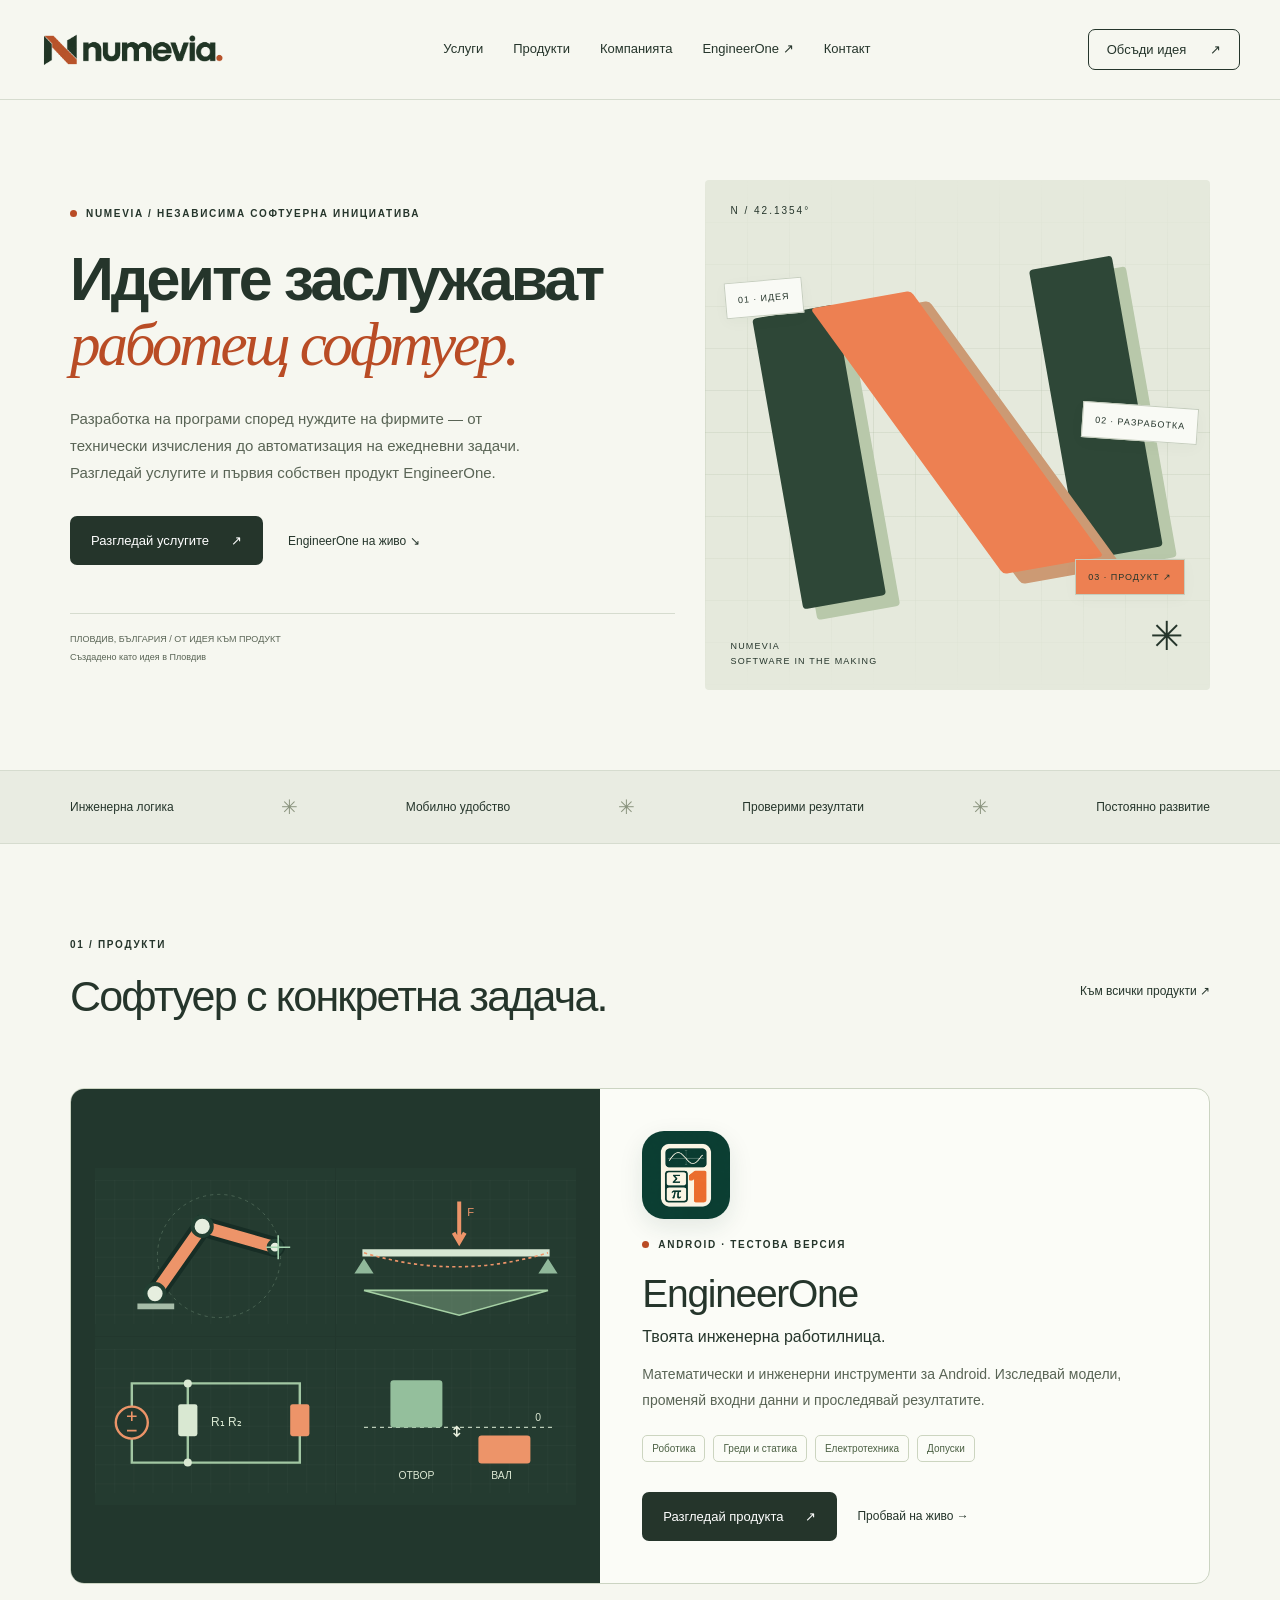
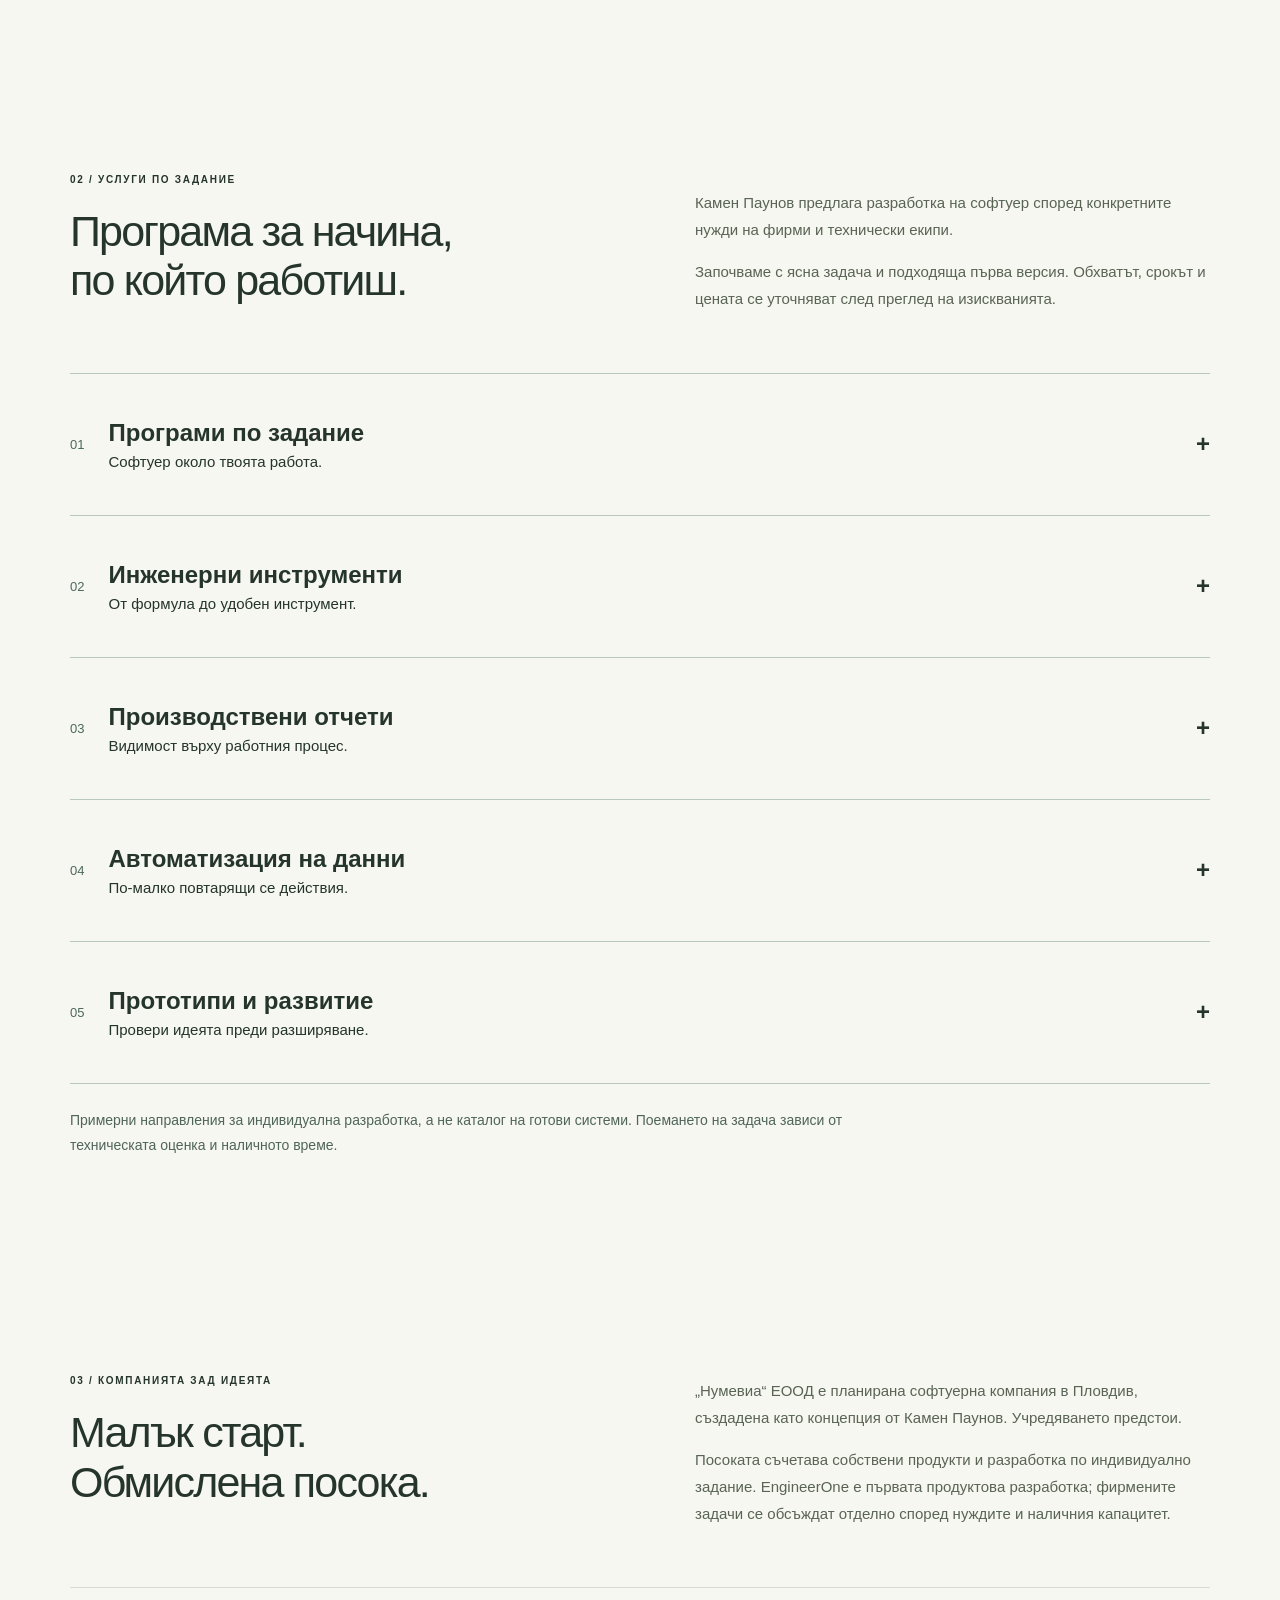
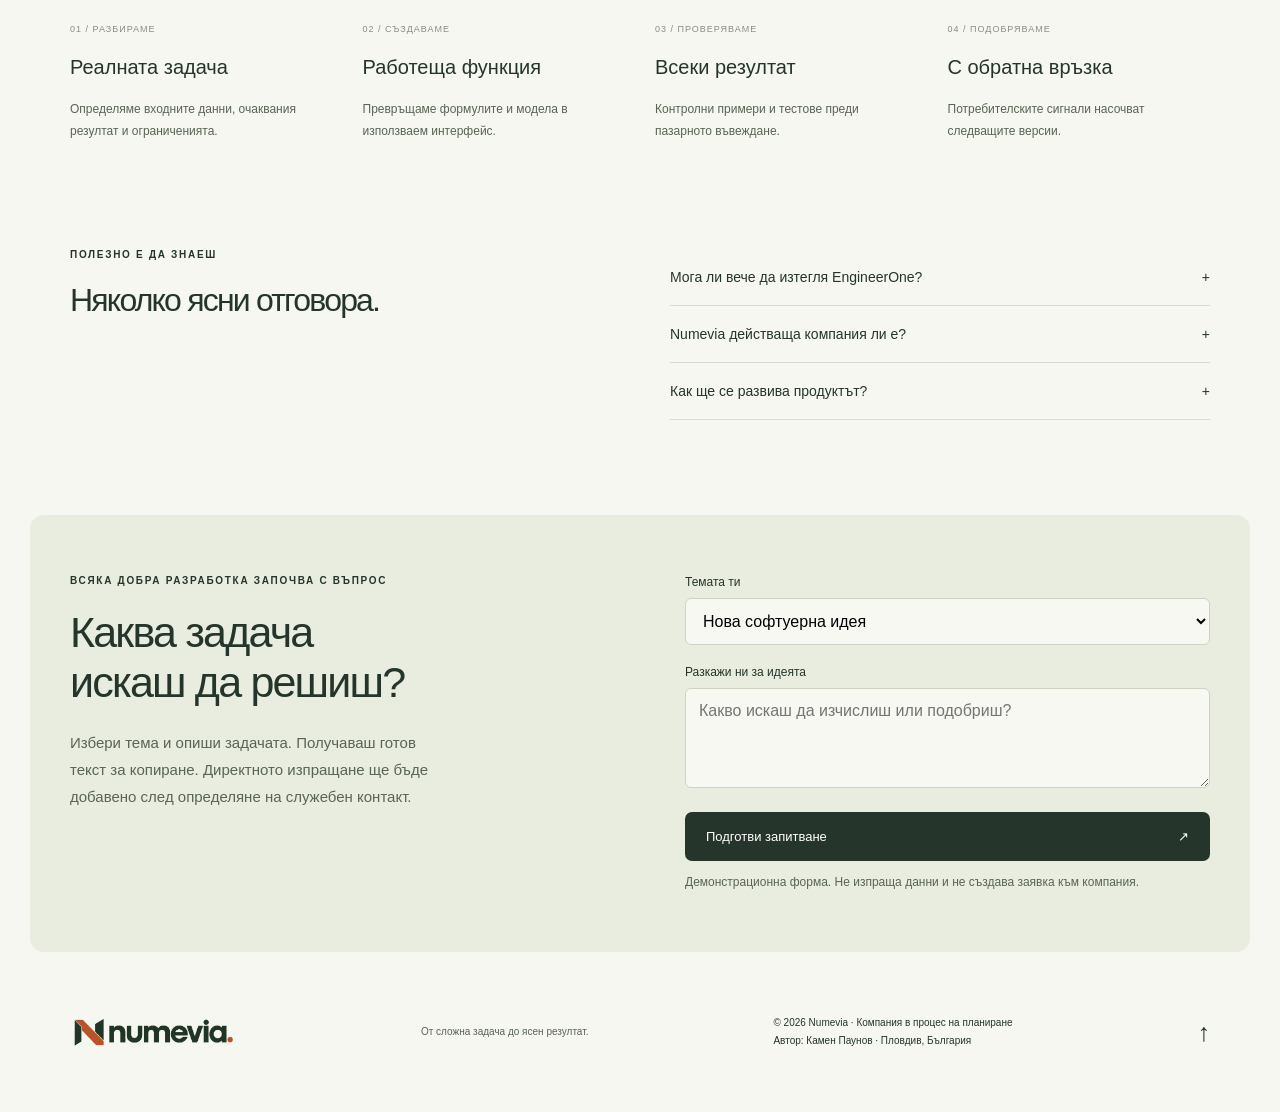
==== index.html @ 6ce057e7 "Present custom business software services with inquiry selection" ====
<!doctype html><html lang="bg"><head><meta charset="utf-8"><meta name="viewport" content="width=device-width,initial-scale=1"><meta name="description" content="Numevia — софтуер по задание за фирми, инженерни инструменти и автоматизация. Разгледайте услугите на Камен Паунов и EngineerOne."><title>Numevia — Специализиран софтуер с ясна цел</title><link rel="stylesheet" href="style.css?v=services-1"><meta property="og:title" content="Numevia — Специализиран софтуер с ясна цел"><meta property="og:description" content="Запознай се с Numevia и EngineerOne — първата ни разработка за математически и инженерни задачи."><meta property="og:type" content="website"><meta property="og:image" content="https://kamentuplovdiv-stack.github.io/numeviasoft/visuals/numevia-logo.png"><link rel="icon" type="image/svg+xml" href="favicon.svg"><link rel="canonical" href="https://kamentuplovdiv-stack.github.io/numeviasoft/"></head><body>
<a class="skip-link" href="#main">Към съдържанието</a><header><a class="logo" href="index.html" aria-label="Numevia начало"><img src="visuals/numevia-logo.png" width="2048" height="680" alt="Numevia"></a><button class="menu-toggle" aria-controls="navigation" aria-expanded="false">Меню <span>☰</span></button><nav id="navigation" aria-label="Основна навигация"><a href="index.html#services" data-section="services">Услуги</a><a href="products.html" data-page="products">Продукти</a><a href="index.html#about" data-section="about">Компанията</a><a href="engineerone.html" data-page="engineerone">EngineerOne ↗</a><a href="index.html#contact" data-section="contact">Контакт</a></nav><a class="navcta" href="index.html#contact">Обсъди идея <span>↗</span></a></header>
<main id="main"><section class="hero wrap" id="home"><div class="hero-copy"><div class="eyebrow"><i></i> NUMEVIA / НЕЗАВИСИМА СОФТУЕРНА ИНИЦИАТИВА</div><h1>Идеите заслужават<br><em>работещ софтуер.</em></h1><p>Разработка на програми според нуждите на фирмите — от технически изчисления до автоматизация на ежедневни задачи. Разгледай услугите и първия собствен продукт EngineerOne.</p><div class="actions"><a class="button" href="#services">Разгледай услугите <span>↗</span></a><a class="textlink" href="engineerone.html#demo">EngineerOne на живо ↘</a></div><div class="hero-note"><span>ПЛОВДИВ, БЪЛГАРИЯ / ОТ ИДЕЯ КЪМ ПРОДУКТ</span><span>Създадено като идея в Пловдив</span></div></div><div class="brand-art" aria-label="Авторска графика: Numevia свързва идеята, разработката и продукта"><div class="art-grid"></div><div class="art-coordinate">N / 42.1354°</div><div class="brand-monogram" aria-hidden="true"><span></span><span></span><span></span></div><span class="art-tag tag-one">01 · ИДЕЯ</span><span class="art-tag tag-two">02 · РАЗРАБОТКА</span><span class="art-tag tag-three">03 · ПРОДУКТ ↗</span><div class="art-footer"><span>NUMEVIA<br>SOFTWARE IN THE MAKING</span><span>✳</span></div></div></section>
<div class="ribbon"><div class="wrap"><span>Инженерна логика</span><span>✳</span><span>Мобилно удобство</span><span>✳</span><span>Проверими резултати</span><span>✳</span><span>Постоянно развитие</span></div></div>
<section class="wrap section home-products" id="product"><div class="section-top"><div><div class="eyebrow">01 / ПРОДУКТИ</div><h2>Софтуер с конкретна задача.</h2></div><a class="textlink" href="products.html">Към всички продукти ↗</a></div><article class="product-preview"><div class="product-preview-art" aria-hidden="true"><img src="visuals/robot.svg" width="300" height="180" alt="" loading="lazy"><img src="visuals/beam.svg" width="300" height="180" alt="" loading="lazy"><img src="visuals/circuit.svg" width="300" height="180" alt="" loading="lazy"><img src="visuals/fit.svg" width="300" height="180" alt="" loading="lazy"></div><div class="product-preview-copy"><img class="engineerone-app-icon" src="visuals/engineerone-icon.png" width="96" height="96" alt="Икона на EngineerOne"><div class="eyebrow"><i></i> ANDROID · ТЕСТОВА ВЕРСИЯ</div><h3><a href="engineerone.html">EngineerOne</a><span>Твоята инженерна работилница.</span></h3><p>Математически и инженерни инструменти за Android. Изследвай модели, променяй входни данни и проследявай резултатите.</p><ul class="product-tags"><li>Роботика</li><li>Греди и статика</li><li>Електротехника</li><li>Допуски</li></ul><div class="actions"><a class="button" href="engineerone.html">Разгледай продукта <span>↗</span></a><a class="textlink" href="engineerone.html#demo">Пробвай на живо →</a></div></div></article></section>
<section class="wrap section" id="services"><div class="section-top"><div><div class="eyebrow">02 / УСЛУГИ ПО ЗАДАНИЕ</div><h2>Програма за начина,<br>по който работиш.</h2></div><div><p>Камен Паунов предлага разработка на софтуер според конкретните нужди на фирми и технически екипи.</p><p>Започваме с ясна задача и подходяща първа версия. Обхватът, срокът и цената се уточняват след преглед на изискванията.</p></div></div><div class="service-list"><details class="service-item"><summary><span class="service-number">01</span><span>Програми по задание<small>Софтуер около твоята работа.</small></span><span class="service-plus" aria-hidden="true">+</span></summary><div class="service-body"><p>Вътрешни приложения за заявки, задачи, материали и работни записи. Функциите се определят според реалния процес.</p><p><strong>За начало:</strong> Как работите сега? Кои стъпки трябва да обхване програмата?</p><button class="button service-select" type="button" data-service="Програми по задание" data-prompt="Как работите сега? Кои стъпки трябва да обхване програмата?">Обсъди тази услуга <span>↗</span></button></div></details><details class="service-item"><summary><span class="service-number">02</span><span>Инженерни инструменти<small>От формула до удобен инструмент.</small></span><span class="service-plus" aria-hidden="true">+</span></summary><div class="service-body"><p>Калкулатори, конфигуратори и визуализации за технически задачи, с уточнени входове, единици и контролни примери.</p><p><strong>За начало:</strong> Какво трябва да се изчислява? Разполагате ли с формули и проверени примери?</p><button class="button service-select" type="button" data-service="Инженерни инструменти" data-prompt="Какво трябва да се изчислява? Разполагате ли с формули и проверени примери?">Обсъди тази услуга <span>↗</span></button></div></details><details class="service-item"><summary><span class="service-number">03</span><span>Производствени отчети<small>Видимост върху работния процес.</small></span><span class="service-plus" aria-hidden="true">+</span></summary><div class="service-body"><p>Инструменти за регистриране на произведени количества, престои и брак и за представяне на избрани показатели.</p><p><strong>За начало:</strong> Кои производствени данни събирате и какъв отчет ви е необходим?</p><button class="button service-select" type="button" data-service="Производствени отчети" data-prompt="Кои производствени данни събирате и какъв отчет ви е необходим?">Обсъди тази услуга <span>↗</span></button></div></details><details class="service-item"><summary><span class="service-number">04</span><span>Автоматизация на данни<small>По-малко повтарящи се действия.</small></span><span class="service-plus" aria-hidden="true">+</span></summary><div class="service-body"><p>Обработка на таблици, обединяване на CSV файлове и подготовка на повтарящи се справки по зададени правила.</p><p><strong>За начало:</strong> Кои файлове обработвате ръчно? Как трябва да изглежда крайният резултат?</p><button class="button service-select" type="button" data-service="Автоматизация на данни" data-prompt="Кои файлове обработвате ръчно? Как трябва да изглежда крайният резултат?">Обсъди тази услуга <span>↗</span></button></div></details><details class="service-item"><summary><span class="service-number">05</span><span>Прототипи и развитие<small>Провери идеята преди разширяване.</small></span><span class="service-plus" aria-hidden="true">+</span></summary><div class="service-body"><p>Малък работещ прототип, изпитване с примерни данни и последващи подобрения. Поддръжката се уточнява отделно.</p><p><strong>За начало:</strong> Коя е най-важната функция за първата версия? Кой ще я използва?</p><button class="button service-select" type="button" data-service="Прототипи и развитие" data-prompt="Коя е най-важната функция за първата версия? Кой ще я използва?">Обсъди тази услуга <span>↗</span></button></div></details></div><p class="service-note">Примерни направления за индивидуална разработка, а не каталог на готови системи. Поемането на задача зависи от техническата оценка и наличното време.</p></section><section class="wrap section" id="about"><div class="section-top"><div><div class="eyebrow">03 / КОМПАНИЯТА ЗАД ИДЕЯТА</div><h2>Малък старт.<br>Обмислена посока.</h2></div><div><p>„Нумевиа“ ЕООД е планирана софтуерна компания в Пловдив, създадена като концепция от Камен Паунов. Учредяването предстои.</p><p>Посоката съчетава собствени продукти и разработка по индивидуално задание. EngineerOne е първата продуктова разработка; фирмените задачи се обсъждат отделно според нуждите и наличния капацитет.</p></div></div><div class="process"><article><small>01 / РАЗБИРАМЕ</small><h3>Реалната задача</h3><p>Определяме входните данни, очаквания резултат и ограниченията.</p></article><article><small>02 / СЪЗДАВАМЕ</small><h3>Работеща функция</h3><p>Превръщаме формулите и модела в използваем интерфейс.</p></article><article><small>03 / ПРОВЕРЯВАМЕ</small><h3>Всеки резултат</h3><p>Контролни примери и тестове преди пазарното въвеждане.</p></article><article><small>04 / ПОДОБРЯВАМЕ</small><h3>С обратна връзка</h3><p>Потребителските сигнали насочват следващите версии.</p></article></div></section>

<section class="wrap faq section"><div><div class="eyebrow">ПОЛЕЗНО Е ДА ЗНАЕШ</div><h2>Няколко ясни отговора.</h2></div><div><details><summary>Мога ли вече да изтегля EngineerOne?<span>+</span></summary><p>Публичното пазарно въвеждане предстои. Затова тук няма бутон за покупка или непроверен линк за изтегляне. Можеш да опиташ <a href="engineerone.html#demo">интерактивните примери на страницата на EngineerOne ↗</a>.</p></details><details><summary>Numevia действаща компания ли е?<span>+</span></summary><p>В курсовия проект Numevia е бъдещо предприятие със седалище в Пловдив. Регистрацията и първите продажби предстоят.</p></details><details><summary>Как ще се развива продуктът?<span>+</span></summary><p>Чрез контролни задачи, изпитвания на реални устройства и обратна връзка. Допълнителни продукти се предвиждат само при доказана потребност и ресурс.</p></details></div></section>
<section class="contact wrap" id="contact"><div><div class="eyebrow">ВСЯКА ДОБРА РАЗРАБОТКА ЗАПОЧВА С ВЪПРОС</div><h2>Каква задача<br>искаш да решиш?</h2><p>Избери тема и опиши задачата. Получаваш готов текст за копиране. Директното изпращане ще бъде добавено след определяне на служебен контакт.</p></div><form id="brief"><label for="topic">Темата ти</label><select id="topic"><option>Нова софтуерна идея</option><option>Програми по задание</option><option>Инженерни инструменти</option><option>Производствени отчети</option><option>Автоматизация на данни</option><option>Прототипи и развитие</option><option>EngineerOne — предложение</option><option>Техническа задача</option><option>Сътрудничество</option></select><label for="message">Разкажи ни за идеята</label><textarea id="message" required minlength="10" rows="4" placeholder="Какво искаш да изчислиш или подобриш?"></textarea><button class="button" type="submit">Подготви запитване <span>↗</span></button><small>Демонстрационна форма. Не изпраща данни и не създава заявка към компания.</small><div id="brief-result" hidden><label for="prepared">Твоето подготвено запитване</label><textarea id="prepared" readonly rows="5"></textarea><button id="copy" type="button">Копирай текста</button><span id="copy-status" role="status"></span></div></form></section></main>
<footer class="wrap"><a class="logo" href="index.html" aria-label="Numevia начало"><img src="visuals/numevia-logo.png" width="2048" height="680" alt="Numevia"></a><p>От сложна задача до ясен резултат.</p><small>© 2026 Numevia · Компания в процес на планиране<br>Автор: Камен Паунов · Пловдив, България</small><a href="#home" aria-label="Обратно в началото">↑</a></footer><script src="app.js?v=services-1"></script></body></html>
---- style.css ----
:root{--paper:#f7f7f2;--ink:#20251f;--muted:#6c7169;--orange:#ed713c;--line:#dfe1d8}*{box-sizing:border-box}html{scroll-behavior:auto;scroll-padding-top:100px}body{margin:0;background:var(--paper);color:var(--ink);font-family:Arial,Helvetica,sans-serif}button,input,select,textarea{font:inherit}a{color:inherit;text-decoration:none}button,a,input,textarea,select{outline-offset:5px}button{cursor:pointer}.wrap{max-width:1220px;margin:auto;padding-left:40px;padding-right:40px}header{height:100px;display:flex;align-items:center;justify-content:space-between;max-width:1300px;margin:auto;padding:0 40px;border-bottom:1px solid var(--line)}.logo{display:flex;align-items:center;font-size:29px;font-weight:800;letter-spacing:-1.5px}.dot{color:var(--orange)}.mark{font-family:Georgia;font-size:34px;color:var(--paper);background:var(--ink);border-radius:10px;width:37px;height:37px;text-align:center;margin-right:10px;line-height:31px}nav{display:flex;gap:30px;font-size:13px}.navcta{font-size:13px;border:1px solid var(--ink);border-radius:7px;padding:12px 18px}.navcta span{margin-left:20px}.hero{display:grid;grid-template-columns:1.1fr 1fr;min-height:670px;align-items:center;gap:45px}.eyebrow{font-size:10px;letter-spacing:1.7px;font-weight:700;display:flex;gap:9px;align-items:center}.eyebrow i,.art-label i{display:inline-block;background:var(--orange);height:7px;width:7px;border-radius:50%}h1{font-size:66px;line-height:1.07;letter-spacing:-3px;margin:28px 0}em{font-weight:400;font-family:Georgia,serif;color:var(--orange)}p{font-size:15px;line-height:1.8;color:var(--muted)}.hero-copy>p{max-width:460px}.actions{display:flex;align-items:center;gap:25px;margin-top:30px}.button{border:0;background:var(--ink);color:white;padding:17px 21px;border-radius:7px;display:inline-flex;justify-content:space-between;gap:22px;font-size:13px}.button:hover{background:#3c4737}.textlink{font-size:12px}.hero-note{border-top:1px solid var(--line);margin-top:48px;padding-top:20px;display:flex;gap:22px;font-size:10px;color:var(--muted)}.hero-art{position:relative;height:550px;display:flex;align-items:center;justify-content:center;background:radial-gradient(ellipse at center,#e9ede1 0%,transparent 65%);overflow:hidden}.orbit{position:absolute;width:470px;height:470px;border:1px solid #d6ddcf;border-radius:50%;transform:rotate(-30deg) scaleY(.65)}.orbit2{transform:rotate(50deg) scaleY(.8);width:440px;height:440px}.phone{width:243px;background:#fafbf7;border:7px solid #2c332a;border-radius:34px;padding:15px 14px 10px;box-shadow:20px 30px 35px #27332225;transform:rotate(-8deg);z-index:1}.phone-top{display:flex;justify-content:space-between;font-size:9px;padding:0 6px 20px}.apphead{display:flex;gap:7px;font-size:13px;font-weight:bold;align-items:center}.apphead small{display:block;font-size:6px;font-weight:400;margin-top:5px}.appicon{background:var(--orange);color:white;padding:7px;border-radius:8px;font-size:18px}.appicon span{font-size:10px}.appnav{display:flex;font-size:8px;gap:24px;padding:21px 0 12px}.appnav span:first-child{border-bottom:2px solid var(--orange);padding-bottom:7px}.phone-result{background:#edf0e6;border-radius:12px;padding:17px}.phone-result small{font-size:7px;letter-spacing:1px}.phone-result div{font-size:37px;margin-top:9px;letter-spacing:-2px}.phone-result div span{font-size:17px}.phone-result p{font-size:9px;margin:4px 0}.phone-fields>div{border-bottom:1px solid var(--line);padding:13px 2px;display:flex;justify-content:space-between;font-size:8px}.phone-grid{display:grid;grid-template-columns:1fr 1fr;gap:7px;padding:16px 0}.phone-grid>span{background:#f0f1ea;padding:10px;font-size:17px;border-radius:7px}.phone-grid small{display:block;font-size:7px;margin-top:5px}.phone-bottom{background:var(--orange);color:white;border-radius:7px;padding:12px;font-size:9px;display:flex;justify-content:space-between}.homebar{width:65px;height:3px;background:#3c4037;margin:12px auto 0;border-radius:5px}.floating{position:absolute;right:1px;top:100px;background:#fff;padding:17px 20px;border:1px solid var(--line);border-radius:10px;z-index:2;font-size:11px;line-height:1.8;transform:rotate(5deg)}.floating strong{font-size:13px}.art-label{position:absolute;bottom:0;font-size:8px;letter-spacing:1.2px;display:flex;align-items:center;gap:8px}.art-plus{position:absolute;font-size:28px;color:#98a28d}.p1{left:20px;top:100px}.p2{right:30px;bottom:110px}.ribbon{background:#e9ece2;border-top:1px solid var(--line);border-bottom:1px solid var(--line)}.ribbon>div{display:flex;align-items:center;justify-content:space-between;gap:20px;min-height:72px;font-size:12px}.ribbon span:nth-child(even){color:#8a937e;font-size:20px}.section{padding-top:95px;padding-bottom:95px}h2{font-size:43px;line-height:1.15;letter-spacing:-1.8px;font-weight:500;margin:22px 0}h3{font-weight:500}.section-top{display:grid;grid-template-columns:1fr 1fr;gap:110px;align-items:center;margin-bottom:45px}.product-grid{display:grid;grid-template-columns:1fr 1.1fr;gap:70px}.feature{padding:35px;border-radius:12px;display:flex;flex-direction:column;justify-content:space-between}.orange{background:#ed7844;color:#20251f}.feature-symbol{font-family:Georgia;font-size:54px}.feature small{font-size:9px;letter-spacing:2px}.feature h3{font-size:34px;letter-spacing:-1px;margin:13px 0}.feature p{color:#4d3b2b;font-size:13px;max-width:330px}.feature a{display:flex;justify-content:space-between;border-top:1px solid #ad512e50;padding-top:17px;margin-top:25px;font-size:12px}.feature-list article{display:flex;gap:25px;padding:21px 0;border-bottom:1px solid var(--line)}.feature-list article>span{font-size:11px;color:var(--orange);padding-top:6px}.feature-list h3{margin:0;font-size:22px}.feature-list p{font-size:13px;margin-bottom:0}.caption{font-size:11px;line-height:1.7}.demo-section{background:#252e25;color:#f4f5ee;padding:85px 0}.demo-layout{display:grid;grid-template-columns:1fr 1fr;gap:95px;align-items:center}.demo-section p{color:#b4beb0}.demo-tabs{display:flex;flex-wrap:wrap;gap:8px;margin:30px 0}.demo-tabs button{border:1px solid #596151;background:transparent;color:#d9dfd3;border-radius:6px;padding:12px 14px;font-size:12px}.demo-tabs button.active{background:#d8e4bc;color:#283122;border-color:#d8e4bc}.calculator{background:#f8f9f3;border-radius:13px;color:var(--ink);padding:28px}.calc-top{display:flex;justify-content:space-between;font-size:8px;letter-spacing:1px}.live{color:#527044}.calculator h3{font-size:23px;margin:25px 0}.input-row{display:grid;grid-template-columns:1fr 1fr;gap:15px}.calculator label{display:block;font-size:11px;line-height:1.5}.calculator input,.calculator select{margin-top:8px;width:100%;background:white;border:1px solid #d8ddcf;border-radius:7px;padding:13px;color:var(--ink);min-width:0}.answer{margin-top:20px;background:#e6edda;border-radius:9px;padding:23px}.answer small{font-size:10px}.answer #result{font-size:42px;letter-spacing:-1px;margin-top:12px;overflow-wrap:anywhere}.answer p{color:#5a6650;margin:7px 0 0;font-size:12px}.reset{border:0;background:transparent;font-size:11px;color:#68725d;padding:17px 0 0}.process{display:grid;grid-template-columns:repeat(4,1fr);border-top:1px solid var(--line);padding-top:30px;gap:30px}.process small{font-size:9px;letter-spacing:1px;color:#8a8d82}.process h3{font-size:20px}.process p{font-size:12px}.pricing{border-top:1px solid var(--line)}.pricing>p{max-width:550px}.plans{display:grid;grid-template-columns:repeat(3,1fr);gap:18px;margin-top:35px}.plans article{border:1px solid var(--line);padding:28px;border-radius:10px}.plans small{font-size:9px;letter-spacing:1px}.plans h3{font-size:23px;margin:20px 0}.price{font-size:36px;letter-spacing:-1px}.price span{font-size:12px;letter-spacing:0}.plans p{font-size:12px;min-height:44px}.plans button,#copy{width:100%;background:transparent;border:1px solid #a3ab97;padding:12px;border-radius:6px;font-size:12px}.preferred{background:#e8eddd}.plan-detail{margin-top:20px;padding:22px;background:#e8eddd;border-radius:8px;font-size:14px;line-height:1.7}.faq{padding-top:0;display:grid;grid-template-columns:1fr 1fr;gap:60px}.faq h2{font-size:32px}details{border-bottom:1px solid var(--line);padding:20px 0}summary{cursor:pointer;font-size:14px;display:flex;justify-content:space-between;gap:20px}details p{font-size:13px}.contact{background:#e9eddf;padding-top:60px;padding-bottom:60px;border-radius:14px;display:grid;grid-template-columns:1fr 1fr;gap:90px}.contact p{max-width:360px}.contact label{display:block;font-size:12px;margin-bottom:9px}.contact select,.contact textarea{width:100%;border:1px solid #cdd4c3;background:#f7f8f2;padding:13px;border-radius:6px;margin-bottom:20px}.contact textarea{resize:vertical}.contact .button{width:100%}.contact form>small{font-size:10px;line-height:1.6;color:var(--muted);display:block;margin-top:12px}#brief-result{margin-top:20px}#copy-status{display:block;font-size:12px;margin-top:10px}footer{display:flex;gap:30px;align-items:center;justify-content:space-between;min-height:160px}footer p,footer small{font-size:10px;line-height:1.8}footer>a:last-child{font-size:25px}a:hover,summary:hover{color:var(--orange)}.button:hover{color:white}@media(max-width:900px){.hero{gap:10px}h1{font-size:51px}.actions{align-items:flex-start;flex-direction:column;gap:17px}.section-top,.demo-layout{gap:35px}.hero-art{height:520px}.floating{right:0;font-size:9px;padding:12px}.product-grid{gap:30px}.contact{gap:40px}.wrap{padding-left:25px;padding-right:25px}.process{gap:20px}.hero-note{flex-direction:column;gap:7px}.plans article{padding:20px}.price{font-size:30px}}@media(max-width:640px){header{height:80px;padding:0 22px}header .logo{font-size:25px}.mark{display:none}nav{gap:14px;font-size:11px}nav a:last-child{display:none}.navcta{padding:9px 10px;font-size:10px}.navcta span{margin-left:4px}.hero{grid-template-columns:1fr;padding-top:45px;gap:20px}h1{font-size:49px;margin-top:22px;letter-spacing:-2px}.hero-copy>p{font-size:14px}.actions{flex-direction:row;align-items:center;gap:15px}.button{font-size:11px;padding:15px}.textlink{font-size:10px}.hero-note{flex-direction:row;justify-content:space-between;font-size:8px;margin-top:30px}.hero-art{height:510px}.phone{width:235px}.floating{right:12px;top:70px}.ribbon>div{flex-wrap:wrap;justify-content:center;gap:14px;padding-top:20px;padding-bottom:20px;font-size:10px}.ribbon span:nth-child(4){display:none}.section{padding-top:60px;padding-bottom:60px}h2{font-size:34px}.section-top,.product-grid,.demo-layout,.faq,.contact{grid-template-columns:1fr;gap:25px}.section-top{margin-bottom:25px}.section-top p{margin-top:0}.feature{min-height:340px}.demo-section{padding:60px 0}.calculator{padding:22px}.process{grid-template-columns:1fr 1fr;gap:20px}.plans{grid-template-columns:1fr}.plans p{min-height:auto}.plans article{padding:25px}.faq{padding-top:10px}.contact{margin:0 15px;padding:35px 22px;gap:20px}.contact h2{font-size:37px}footer{padding-top:35px;padding-bottom:35px;flex-wrap:wrap;gap:15px}footer p{display:none}footer small{margin-left:auto}footer>a:last-child{display:none}.eyebrow{font-size:8px;letter-spacing:1.2px}}@media(prefers-reduced-motion:reduce){html{scroll-behavior:auto}}
.phone{transform:rotate(-8deg) scale(.93)}
/* Numevia identity and product catalogue */
:root{--ink:#25352b;--muted:#596455;--orange:#b94c25;--line:#d6dccf}body{background:#f6f7f0}header{position:relative;z-index:10}nav a{padding:14px 0;border-bottom:2px solid transparent}nav a[aria-current]{color:#a13f1c;border-bottom-color:#b94c25}.skip-link{position:fixed;top:-100px;left:15px;z-index:100;background:#25352b;color:white;padding:15px}.skip-link:focus{top:10px}:focus-visible{outline:3px solid #a5421f;outline-offset:4px}button,a{touch-action:manipulation}button{min-height:44px}.menu-toggle{display:none}h1{font-size:61px}.hero{min-height:670px;grid-template-columns:1.2fr 1fr;gap:30px}.hero-note{font-size:9px;flex-direction:column;gap:8px}.brand-art{height:510px;border-radius:4px;background:#e5e9dc;position:relative;overflow:hidden}.art-grid{position:absolute;inset:0;background-image:linear-gradient(#b6c2ab50 1px,transparent 1px),linear-gradient(90deg,#b6c2ab50 1px,transparent 1px);background-size:42px 42px;mask-image:linear-gradient(transparent,black,transparent)}.art-coordinate{position:absolute;left:25px;top:25px;font-size:10px;letter-spacing:2px}.brand-monogram{position:absolute;inset:105px 70px 110px;display:flex;align-items:stretch;justify-content:space-between;transform:rotate(-10deg)}.brand-monogram span{width:23%;background:#2e4737;border-radius:4px;box-shadow:12px 13px 0 #b8c8aa}.brand-monogram span:nth-child(2){width:28%;background:#ed8052;transform:skewX(26deg);z-index:1;box-shadow:10px 13px 0 #cc9a74}.art-tag{position:absolute;padding:12px;background:#f9faf5;border:1px solid #c5cdbd;font-size:9px;letter-spacing:1px;box-shadow:0 4px 15px #28342208}.tag-one{left:20px;top:100px;transform:rotate(-5deg)}.tag-two{right:12px;top:225px;transform:rotate(4deg)}.tag-three{right:25px;bottom:95px;background:#ed8052}.art-footer{position:absolute;bottom:22px;left:25px;right:25px;display:flex;justify-content:space-between;align-items:end;font-size:9px;line-height:1.6;letter-spacing:1.2px}.art-footer>span:last-child{font-size:40px}.feature.orange{background:#ee8052}.feature a{min-height:45px;align-items:center}.feature a:hover{color:#19251c;text-decoration:underline}.demo-tabs button{min-height:46px}.demo-section em{color:#f59b72}.caption{font-size:12px}.contact form>small{font-size:12px}.contact textarea,.contact select{font-size:16px}.contact{scroll-margin-top:20px}.breadcrumb{font-size:12px;display:inline-block;margin-bottom:45px;padding:10px 0}.product-hero{padding-top:35px;padding-bottom:30px}.product-intro{display:grid;grid-template-columns:1.5fr 1fr;gap:70px;align-items:center}.product-intro p{max-width:560px}.product-emblem{background:#e2e8d8;aspect-ratio:1;border-radius:15px;display:flex;flex-direction:column;align-items:center;justify-content:center;position:relative;overflow:hidden}.product-emblem:before{content:'';position:absolute;width:85%;height:85%;border:1px solid #c4d0b7;border-radius:50%}.product-emblem>span{font-size:115px;font-weight:700;letter-spacing:-10px;color:#253d2c;position:relative}.product-emblem>span>span{color:#bb4c24}.product-emblem small{font-size:9px;letter-spacing:2px;margin:20px 0}.product-emblem>div{font-size:12px}.release-strip{display:flex;flex-wrap:wrap;gap:20px;border-top:1px solid var(--line);border-bottom:1px solid var(--line);padding:20px 0;margin-top:45px;font-size:11px;color:#596455}.release-strip strong{color:#25352b}.catalog-toolbar{display:flex;justify-content:space-between;align-items:end;gap:25px}.catalog-toolbar label{font-size:12px;flex:1}.catalog-toolbar input{display:block;width:100%;margin-top:9px;border:1px solid #aebaa4;padding:15px;border-radius:6px;background:white;font-size:16px}.filters{display:flex;gap:7px;flex-wrap:wrap}.filters button{padding:12px 15px;background:transparent;border:1px solid #c4cdbb;border-radius:6px;font-size:12px}.filters button.active{background:#25352b;color:white;border-color:#25352b}#catalog-count{font-size:12px;margin-top:25px}.module-list{display:grid;grid-template-columns:1fr 1fr;gap:0 40px}.module{padding:0;border-top:1px solid var(--line);border-bottom:0}.module summary{padding:25px 0;align-items:center;gap:18px;min-height:100px;list-style:none}.module summary::-webkit-details-marker{display:none}.module-icon{display:grid;place-items:center;background:#e7ecdf;border-radius:9px;width:48px;height:48px;flex:0 0 48px;font-size:26px}.module summary>span:nth-child(2){flex:1}.module strong{font-size:17px;display:block;font-weight:500}.module small{display:block;line-height:1.6;font-size:12px;color:#5c6655;margin-top:6px}.expand-icon{font-size:22px}.module[open] .expand-icon{transform:rotate(45deg)}.module[open]{padding-bottom:18px}.module>p{margin:0 0 10px 66px;font-size:13px}.module[open] summary{color:#a13f1c}#no-results{padding:30px;border:1px dashed #acb89f;text-align:center}#clear-search{background:#25352b;color:white;border:0;padding:12px 20px;border-radius:6px}a,button,summary{transition:background-color .18s,color .18s,border-color .18s}.section-top p{max-width:520px}@media(max-width:1000px){h1{font-size:48px}.hero{gap:25px}.brand-monogram{inset:110px 55px 110px}.catalog-toolbar{align-items:stretch;flex-direction:column}.product-intro{gap:30px}}@media(max-width:700px){header{height:78px;padding:0 22px}.menu-toggle{display:flex;gap:15px;align-items:center;border:1px solid #bec9b5;background:transparent;padding:10px 15px;border-radius:6px;font-size:13px;margin-left:auto}.navcta{display:none}header nav{display:none;position:absolute;top:77px;left:0;right:0;background:#f6f7f0;box-shadow:0 15px 20px #25352b15;padding:15px 25px;border-bottom:1px solid #cbd4c2;flex-direction:column;gap:0}header nav.open{display:flex}header nav a,nav a:last-child{display:block;font-size:15px;padding:15px 0}.hero{grid-template-columns:1fr;gap:32px;padding-top:40px;padding-bottom:30px}.hero h1{font-size:44px;letter-spacing:-1.9px}.hero-note{flex-direction:column}.brand-art{height:360px}.brand-monogram{inset:60px 85px 75px}.tag-one{top:55px}.tag-two{top:150px}.tag-three{bottom:63px}.art-footer{bottom:15px}.art-footer>span:last-child{font-size:28px}.product-intro{grid-template-columns:1fr}.product-emblem{aspect-ratio:auto;min-height:240px}.product-emblem>span{font-size:85px}.product-emblem small{margin:12px 0}.product-hero h1{font-size:42px}.breadcrumb{margin-bottom:20px}.release-strip{gap:12px;flex-direction:column}.module-list{grid-template-columns:1fr}.filters{gap:7px}.filters button{flex:1;font-size:11px;white-space:nowrap;padding:12px}.module strong{font-size:16px}.module small{font-size:12px}.module>p{margin-left:0}.product-intro .actions{flex-wrap:wrap}.hero-copy .eyebrow{line-height:1.6;font-size:8px}.hero-copy .actions{flex-wrap:wrap}.process{grid-template-columns:1fr 1fr}.wrap{padding-left:22px;padding-right:22px}.calculator{min-width:0}h2{overflow-wrap:break-word}}@media(max-width:370px){.hero h1{font-size:38px}.brand-monogram{inset:70px 65px 80px}.process{grid-template-columns:1fr}.input-row{gap:9px}.calculator{padding:17px}}@media(prefers-reduced-motion:reduce){*{transition:none!important;animation:none!important;scroll-behavior:auto!important}}
@media(min-width:701px) and (max-width:1000px){header{padding:0 25px}.navcta{display:none}header nav{gap:20px}header .logo{font-size:26px}}
@media(max-width:700px){.eyebrow,.hero-copy .eyebrow{font-size:10px;letter-spacing:1px}.textlink{font-size:12px;line-height:1.6;min-height:44px;display:inline-flex;align-items:center}.hero-copy .actions{gap:12px}.hero-note{font-size:10px}}
.logo img{display:block;width:186px;height:62px;object-fit:contain}header .logo{flex-shrink:0}footer .logo img{width:166px;height:55px}@media(max-width:700px){header .logo img{width:155px;height:52px}footer .logo img{width:140px;height:47px}}
/* Product portfolio: concise discovery, dedicated product details. */
.home-products .section-top{display:flex;justify-content:space-between;gap:35px}.home-products .section-top>a{padding:12px 0;white-space:nowrap}.product-preview{display:grid;grid-template-columns:1fr 1.15fr;border:1px solid #cbd4c2;border-radius:14px;overflow:hidden;background:#fbfcf7}.product-preview-art{display:grid;grid-template-columns:1fr 1fr;align-content:center;gap:1px;background:#22372d;padding:24px}.product-preview-art img{width:100%;height:auto;display:block;aspect-ratio:300/210;object-fit:contain;background:#243b30}.product-preview-copy{padding:42px}.product-preview h3,.product-preview h2{font-size:39px;letter-spacing:-1.3px;margin:22px 0 16px}.product-preview h3>span,.product-preview h2>span{display:block;font-size:16px;letter-spacing:0;margin-top:12px;font-weight:400}.product-preview-copy>p{font-size:14px}.product-tags{list-style:none;display:flex;flex-wrap:wrap;gap:8px;margin:22px 0 0;padding:0}.product-tags li{border:1px solid #ccd5c0;border-radius:5px;font-size:10px;padding:7px 9px;color:#4b6043}.product-preview .actions{gap:20px;flex-wrap:wrap}.portfolio-intro{padding-top:35px;padding-bottom:45px}.portfolio-intro h1{max-width:800px}.portfolio-intro>p{max-width:540px}.portfolio-list{padding-bottom:60px}.portfolio-contact{display:flex;justify-content:space-between;align-items:center;gap:30px;padding-top:25px;padding-bottom:55px;border-top:1px solid #d6dccf}.portfolio-contact h2{font-size:32px;margin-bottom:12px}.product-breadcrumb{display:flex;gap:12px;align-items:center;font-size:12px}.product-sections{display:flex;gap:24px;flex-wrap:wrap;font-size:12px;padding:18px 0 0}.product-sections a{min-height:44px;display:flex;align-items:center;padding:6px 0}.product-overview{display:grid;grid-template-columns:1fr 1fr;gap:80px;padding-top:35px;padding-bottom:65px;scroll-margin-top:25px}.product-overview h2{font-size:36px}.product-overview p{font-size:14px;margin-top:0}.faq details a{text-decoration:underline;text-underline-offset:4px}@media(max-width:1000px){.product-preview-copy{padding:30px}.product-overview{gap:35px}.product-preview .actions{flex-direction:column;align-items:start}.product-preview-art{padding:12px}}@media(max-width:700px){.home-products .section-top{display:block}.product-preview{grid-template-columns:1fr}.product-preview-art{padding:13px}.product-preview-art img{aspect-ratio:300/160}.product-preview-copy{padding:28px 24px}.product-preview h3,.product-preview h2{font-size:34px}.product-preview .actions{flex-direction:row;align-items:center;gap:18px}.portfolio-intro h1{font-size:41px}.portfolio-contact{display:block}.portfolio-contact .button{margin-top:10px}.product-overview{grid-template-columns:1fr;gap:15px;padding-top:20px;padding-bottom:40px}.product-overview h2{font-size:32px}.product-sections{gap:10px 20px;font-size:12px}.product-sections a:last-child{display:flex}.product-breadcrumb{font-size:11px}.portfolio-intro{padding-bottom:30px}}

.engineerone-app-icon{display:block;width:88px;height:88px;object-fit:contain;border-radius:22px;margin-bottom:20px;box-shadow:0 8px 24px #123b321a}@media(max-width:600px){.engineerone-app-icon{width:72px;height:72px;border-radius:18px}}

.service-list{border-top:1px solid #b8c8bf}.service-item{border-bottom:1px solid #b8c8bf}.service-item summary{display:flex;align-items:center;gap:24px;padding:25px 0;cursor:pointer;font-size:24px;font-weight:600;list-style:none}.service-item summary::-webkit-details-marker{display:none}.service-number{font-size:13px;color:#4c685c;font-weight:400}.service-item summary small{display:block;font-size:15px;font-weight:400;margin-top:6px}.service-plus{margin-left:auto}.service-item[open] .service-plus{transform:rotate(45deg)}.service-body{padding:0 48px 28px;max-width:850px}.service-note{max-width:780px;font-size:14px;color:#506559;margin-top:24px}.service-item summary:focus-visible{outline:3px solid #a65322;outline-offset:4px}@media(max-width:600px){.service-item summary{font-size:20px;gap:14px}.service-body{padding:0 0 24px}.service-item summary small{font-size:14px}}
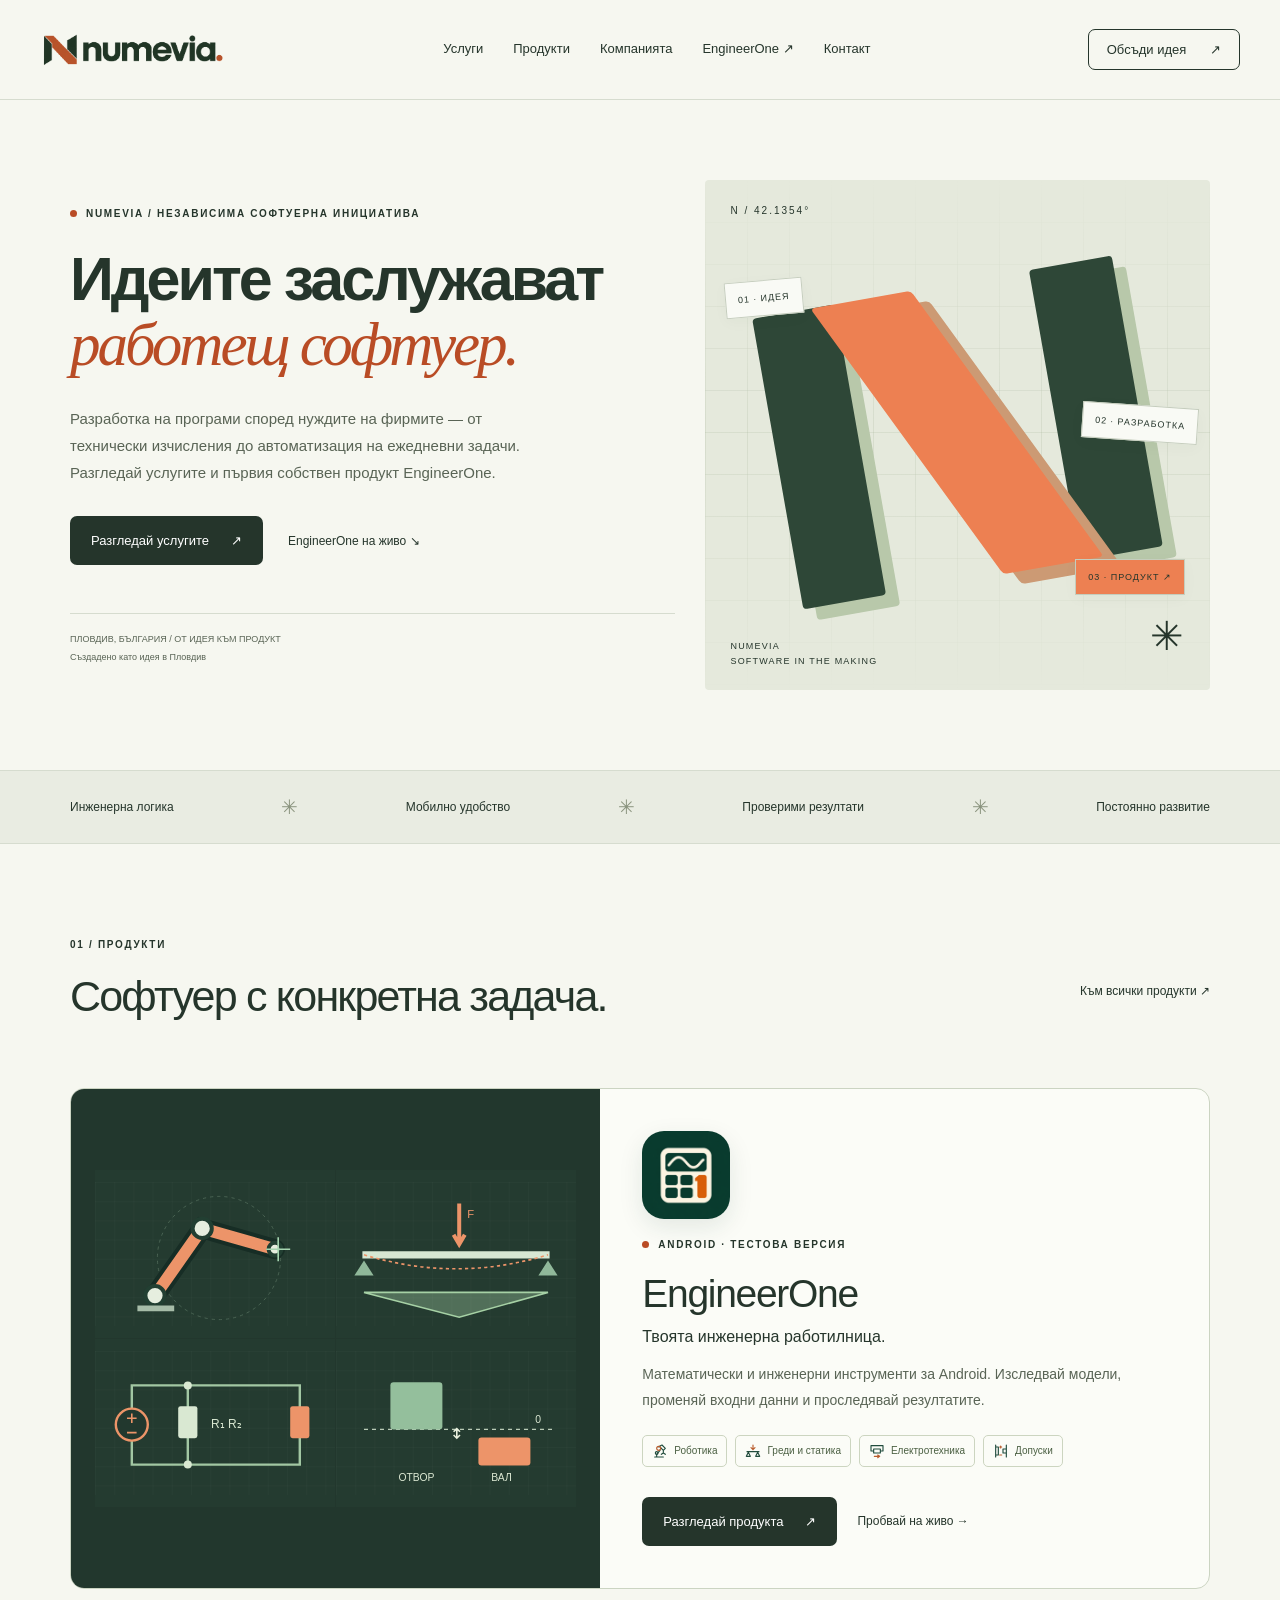
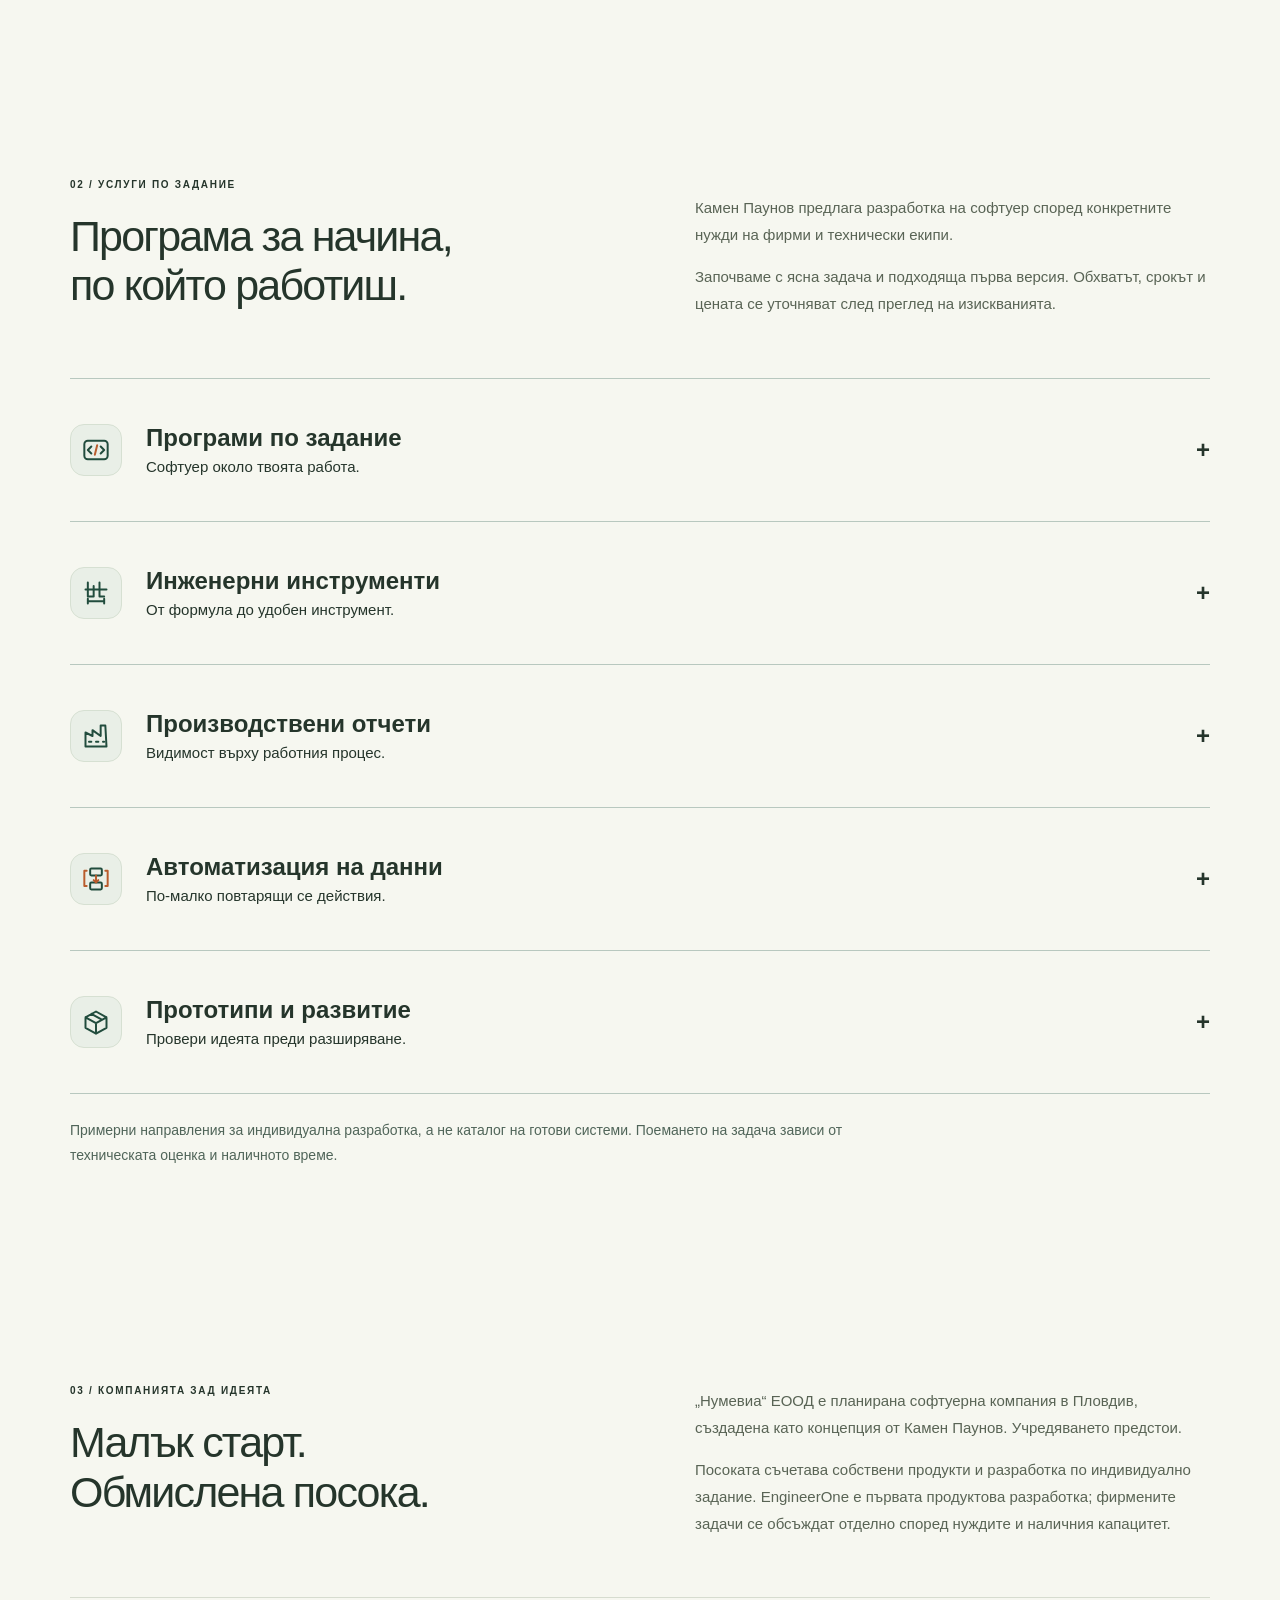
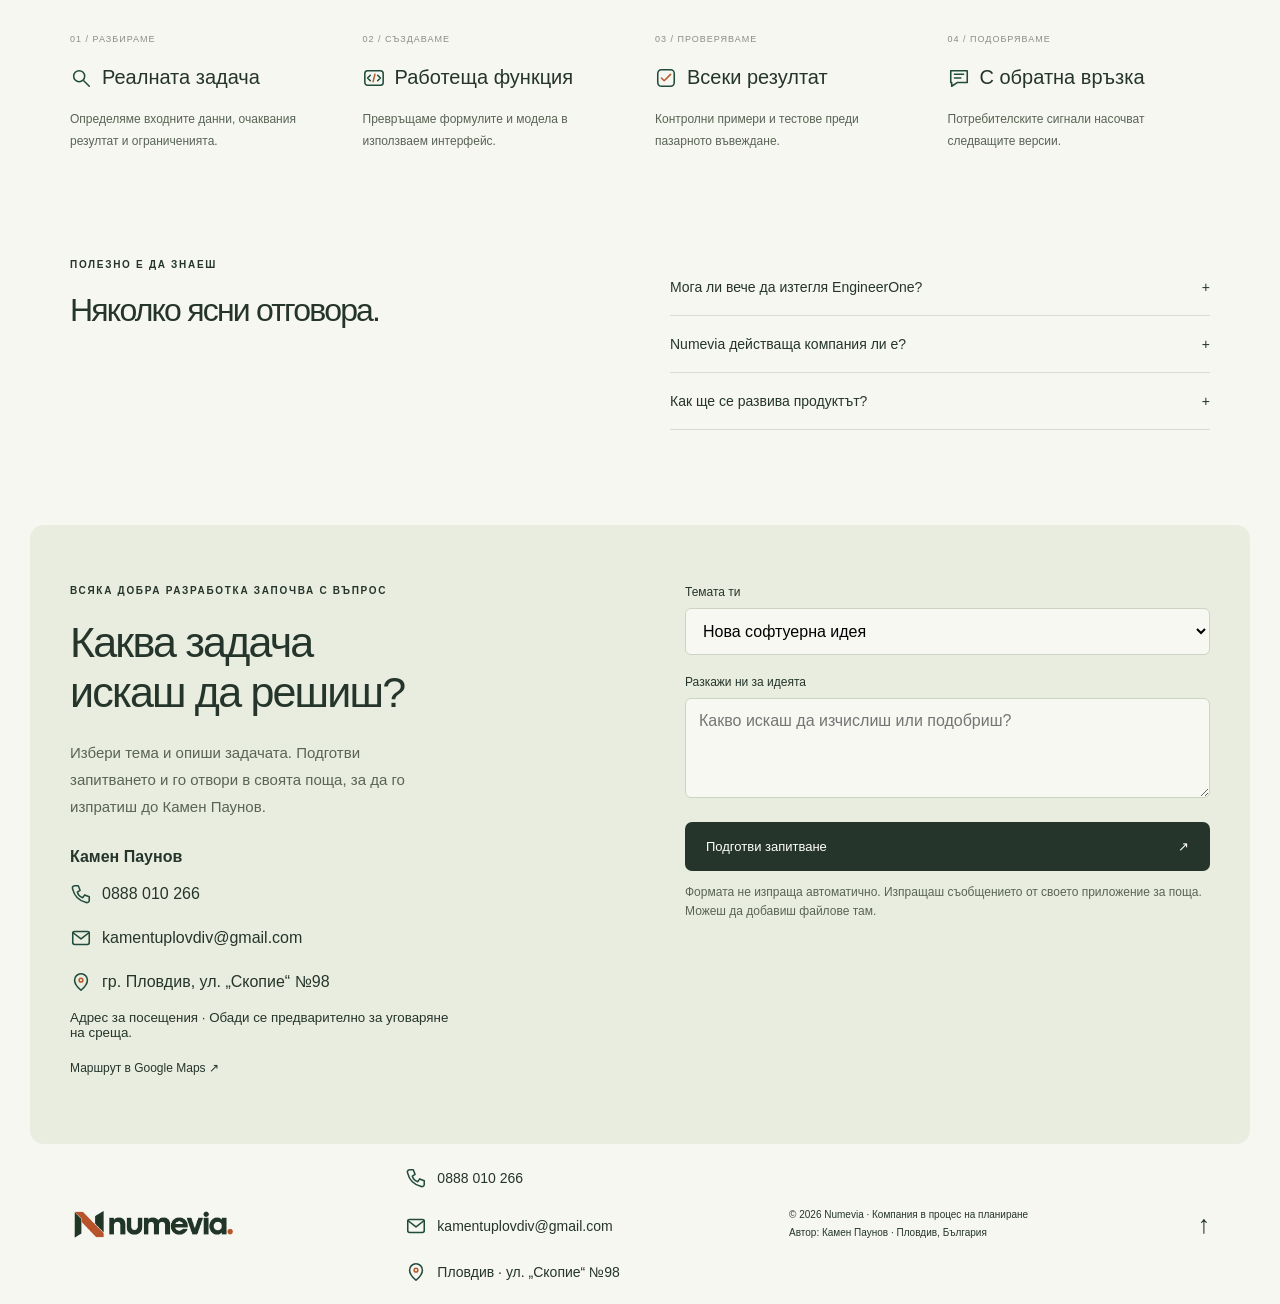
==== commit 1b55adf2: "Add visitor contacts and consistent EngineerOne icon family with Play asset kit" ====
--- a/index.html
+++ b/index.html
@@ -1,10 +1,10 @@
-<!doctype html><html lang="bg"><head><meta charset="utf-8"><meta name="viewport" content="width=device-width,initial-scale=1"><meta name="description" content="Numevia — софтуер по задание за фирми, инженерни инструменти и автоматизация. Разгледайте услугите на Камен Паунов и EngineerOne."><title>Numevia — Специализиран софтуер с ясна цел</title><link rel="stylesheet" href="style.css?v=services-1"><meta property="og:title" content="Numevia — Специализиран софтуер с ясна цел"><meta property="og:description" content="Запознай се с Numevia и EngineerOne — първата ни разработка за математически и инженерни задачи."><meta property="og:type" content="website"><meta property="og:image" content="https://kamentuplovdiv-stack.github.io/numeviasoft/visuals/numevia-logo.png"><link rel="icon" type="image/svg+xml" href="favicon.svg"><link rel="canonical" href="https://kamentuplovdiv-stack.github.io/numeviasoft/"></head><body>
+<!doctype html><html lang="bg"><head><meta charset="utf-8"><meta name="viewport" content="width=device-width,initial-scale=1"><meta name="description" content="Numevia — софтуер по задание за фирми, инженерни инструменти и автоматизация. Разгледайте услугите на Камен Паунов и EngineerOne."><title>Numevia — Специализиран софтуер с ясна цел</title><link rel="stylesheet" href="style.css?v=icons-2"><meta property="og:title" content="Numevia — Специализиран софтуер с ясна цел"><meta property="og:description" content="Запознай се с Numevia и EngineerOne — първата ни разработка за математически и инженерни задачи."><meta property="og:type" content="website"><meta property="og:image" content="https://kamentuplovdiv-stack.github.io/numeviasoft/visuals/numevia-logo.png"><link rel="icon" type="image/svg+xml" href="favicon.svg"><link rel="canonical" href="https://kamentuplovdiv-stack.github.io/numeviasoft/"></head><body>
 <a class="skip-link" href="#main">Към съдържанието</a><header><a class="logo" href="index.html" aria-label="Numevia начало"><img src="visuals/numevia-logo.png" width="2048" height="680" alt="Numevia"></a><button class="menu-toggle" aria-controls="navigation" aria-expanded="false">Меню <span>☰</span></button><nav id="navigation" aria-label="Основна навигация"><a href="index.html#services" data-section="services">Услуги</a><a href="products.html" data-page="products">Продукти</a><a href="index.html#about" data-section="about">Компанията</a><a href="engineerone.html" data-page="engineerone">EngineerOne ↗</a><a href="index.html#contact" data-section="contact">Контакт</a></nav><a class="navcta" href="index.html#contact">Обсъди идея <span>↗</span></a></header>
 <main id="main"><section class="hero wrap" id="home"><div class="hero-copy"><div class="eyebrow"><i></i> NUMEVIA / НЕЗАВИСИМА СОФТУЕРНА ИНИЦИАТИВА</div><h1>Идеите заслужават<br><em>работещ софтуер.</em></h1><p>Разработка на програми според нуждите на фирмите — от технически изчисления до автоматизация на ежедневни задачи. Разгледай услугите и първия собствен продукт EngineerOne.</p><div class="actions"><a class="button" href="#services">Разгледай услугите <span>↗</span></a><a class="textlink" href="engineerone.html#demo">EngineerOne на живо ↘</a></div><div class="hero-note"><span>ПЛОВДИВ, БЪЛГАРИЯ / ОТ ИДЕЯ КЪМ ПРОДУКТ</span><span>Създадено като идея в Пловдив</span></div></div><div class="brand-art" aria-label="Авторска графика: Numevia свързва идеята, разработката и продукта"><div class="art-grid"></div><div class="art-coordinate">N / 42.1354°</div><div class="brand-monogram" aria-hidden="true"><span></span><span></span><span></span></div><span class="art-tag tag-one">01 · ИДЕЯ</span><span class="art-tag tag-two">02 · РАЗРАБОТКА</span><span class="art-tag tag-three">03 · ПРОДУКТ ↗</span><div class="art-footer"><span>NUMEVIA<br>SOFTWARE IN THE MAKING</span><span>✳</span></div></div></section>
 <div class="ribbon"><div class="wrap"><span>Инженерна логика</span><span>✳</span><span>Мобилно удобство</span><span>✳</span><span>Проверими резултати</span><span>✳</span><span>Постоянно развитие</span></div></div>
-<section class="wrap section home-products" id="product"><div class="section-top"><div><div class="eyebrow">01 / ПРОДУКТИ</div><h2>Софтуер с конкретна задача.</h2></div><a class="textlink" href="products.html">Към всички продукти ↗</a></div><article class="product-preview"><div class="product-preview-art" aria-hidden="true"><img src="visuals/robot.svg" width="300" height="180" alt="" loading="lazy"><img src="visuals/beam.svg" width="300" height="180" alt="" loading="lazy"><img src="visuals/circuit.svg" width="300" height="180" alt="" loading="lazy"><img src="visuals/fit.svg" width="300" height="180" alt="" loading="lazy"></div><div class="product-preview-copy"><img class="engineerone-app-icon" src="visuals/engineerone-icon.png" width="96" height="96" alt="Икона на EngineerOne"><div class="eyebrow"><i></i> ANDROID · ТЕСТОВА ВЕРСИЯ</div><h3><a href="engineerone.html">EngineerOne</a><span>Твоята инженерна работилница.</span></h3><p>Математически и инженерни инструменти за Android. Изследвай модели, променяй входни данни и проследявай резултатите.</p><ul class="product-tags"><li>Роботика</li><li>Греди и статика</li><li>Електротехника</li><li>Допуски</li></ul><div class="actions"><a class="button" href="engineerone.html">Разгледай продукта <span>↗</span></a><a class="textlink" href="engineerone.html#demo">Пробвай на живо →</a></div></div></article></section>
-<section class="wrap section" id="services"><div class="section-top"><div><div class="eyebrow">02 / УСЛУГИ ПО ЗАДАНИЕ</div><h2>Програма за начина,<br>по който работиш.</h2></div><div><p>Камен Паунов предлага разработка на софтуер според конкретните нужди на фирми и технически екипи.</p><p>Започваме с ясна задача и подходяща първа версия. Обхватът, срокът и цената се уточняват след преглед на изискванията.</p></div></div><div class="service-list"><details class="service-item"><summary><span class="service-number">01</span><span>Програми по задание<small>Софтуер около твоята работа.</small></span><span class="service-plus" aria-hidden="true">+</span></summary><div class="service-body"><p>Вътрешни приложения за заявки, задачи, материали и работни записи. Функциите се определят според реалния процес.</p><p><strong>За начало:</strong> Как работите сега? Кои стъпки трябва да обхване програмата?</p><button class="button service-select" type="button" data-service="Програми по задание" data-prompt="Как работите сега? Кои стъпки трябва да обхване програмата?">Обсъди тази услуга <span>↗</span></button></div></details><details class="service-item"><summary><span class="service-number">02</span><span>Инженерни инструменти<small>От формула до удобен инструмент.</small></span><span class="service-plus" aria-hidden="true">+</span></summary><div class="service-body"><p>Калкулатори, конфигуратори и визуализации за технически задачи, с уточнени входове, единици и контролни примери.</p><p><strong>За начало:</strong> Какво трябва да се изчислява? Разполагате ли с формули и проверени примери?</p><button class="button service-select" type="button" data-service="Инженерни инструменти" data-prompt="Какво трябва да се изчислява? Разполагате ли с формули и проверени примери?">Обсъди тази услуга <span>↗</span></button></div></details><details class="service-item"><summary><span class="service-number">03</span><span>Производствени отчети<small>Видимост върху работния процес.</small></span><span class="service-plus" aria-hidden="true">+</span></summary><div class="service-body"><p>Инструменти за регистриране на произведени количества, престои и брак и за представяне на избрани показатели.</p><p><strong>За начало:</strong> Кои производствени данни събирате и какъв отчет ви е необходим?</p><button class="button service-select" type="button" data-service="Производствени отчети" data-prompt="Кои производствени данни събирате и какъв отчет ви е необходим?">Обсъди тази услуга <span>↗</span></button></div></details><details class="service-item"><summary><span class="service-number">04</span><span>Автоматизация на данни<small>По-малко повтарящи се действия.</small></span><span class="service-plus" aria-hidden="true">+</span></summary><div class="service-body"><p>Обработка на таблици, обединяване на CSV файлове и подготовка на повтарящи се справки по зададени правила.</p><p><strong>За начало:</strong> Кои файлове обработвате ръчно? Как трябва да изглежда крайният резултат?</p><button class="button service-select" type="button" data-service="Автоматизация на данни" data-prompt="Кои файлове обработвате ръчно? Как трябва да изглежда крайният резултат?">Обсъди тази услуга <span>↗</span></button></div></details><details class="service-item"><summary><span class="service-number">05</span><span>Прототипи и развитие<small>Провери идеята преди разширяване.</small></span><span class="service-plus" aria-hidden="true">+</span></summary><div class="service-body"><p>Малък работещ прототип, изпитване с примерни данни и последващи подобрения. Поддръжката се уточнява отделно.</p><p><strong>За начало:</strong> Коя е най-важната функция за първата версия? Кой ще я използва?</p><button class="button service-select" type="button" data-service="Прототипи и развитие" data-prompt="Коя е най-важната функция за първата версия? Кой ще я използва?">Обсъди тази услуга <span>↗</span></button></div></details></div><p class="service-note">Примерни направления за индивидуална разработка, а не каталог на готови системи. Поемането на задача зависи от техническата оценка и наличното време.</p></section><section class="wrap section" id="about"><div class="section-top"><div><div class="eyebrow">03 / КОМПАНИЯТА ЗАД ИДЕЯТА</div><h2>Малък старт.<br>Обмислена посока.</h2></div><div><p>„Нумевиа“ ЕООД е планирана софтуерна компания в Пловдив, създадена като концепция от Камен Паунов. Учредяването предстои.</p><p>Посоката съчетава собствени продукти и разработка по индивидуално задание. EngineerOne е първата продуктова разработка; фирмените задачи се обсъждат отделно според нуждите и наличния капацитет.</p></div></div><div class="process"><article><small>01 / РАЗБИРАМЕ</small><h3>Реалната задача</h3><p>Определяме входните данни, очаквания резултат и ограниченията.</p></article><article><small>02 / СЪЗДАВАМЕ</small><h3>Работеща функция</h3><p>Превръщаме формулите и модела в използваем интерфейс.</p></article><article><small>03 / ПРОВЕРЯВАМЕ</small><h3>Всеки резултат</h3><p>Контролни примери и тестове преди пазарното въвеждане.</p></article><article><small>04 / ПОДОБРЯВАМЕ</small><h3>С обратна връзка</h3><p>Потребителските сигнали насочват следващите версии.</p></article></div></section>
+<section class="wrap section home-products" id="product"><div class="section-top"><div><div class="eyebrow">01 / ПРОДУКТИ</div><h2>Софтуер с конкретна задача.</h2></div><a class="textlink" href="products.html">Към всички продукти ↗</a></div><article class="product-preview"><div class="product-preview-art" aria-hidden="true"><img src="visuals/robot.svg" width="300" height="180" alt="" loading="lazy"><img src="visuals/beam.svg" width="300" height="180" alt="" loading="lazy"><img src="visuals/circuit.svg" width="300" height="180" alt="" loading="lazy"><img src="visuals/fit.svg" width="300" height="180" alt="" loading="lazy"></div><div class="product-preview-copy"><img class="engineerone-app-icon" src="visuals/engineerone-icon-v2.png" width="96" height="96" alt="Икона на EngineerOne"><div class="eyebrow"><i></i> ANDROID · ТЕСТОВА ВЕРСИЯ</div><h3><a href="engineerone.html">EngineerOne</a><span>Твоята инженерна работилница.</span></h3><p>Математически и инженерни инструменти за Android. Изследвай модели, променяй входни данни и проследявай резултатите.</p><ul class="product-tags"><li><img class="ui-icon" src="visuals/icons/robot.svg" width="24" height="24" alt="" aria-hidden="true">Роботика</li><li><img class="ui-icon" src="visuals/icons/beam.svg" width="24" height="24" alt="" aria-hidden="true">Греди и статика</li><li><img class="ui-icon" src="visuals/icons/circuit.svg" width="24" height="24" alt="" aria-hidden="true">Електротехника</li><li><img class="ui-icon" src="visuals/icons/fit.svg" width="24" height="24" alt="" aria-hidden="true">Допуски</li></ul><div class="actions"><a class="button" href="engineerone.html">Разгледай продукта <span>↗</span></a><a class="textlink" href="engineerone.html#demo">Пробвай на живо →</a></div></div></article></section>
+<section class="wrap section" id="services"><div class="section-top"><div><div class="eyebrow">02 / УСЛУГИ ПО ЗАДАНИЕ</div><h2>Програма за начина,<br>по който работиш.</h2></div><div><p>Камен Паунов предлага разработка на софтуер според конкретните нужди на фирми и технически екипи.</p><p>Започваме с ясна задача и подходяща първа версия. Обхватът, срокът и цената се уточняват след преглед на изискванията.</p></div></div><div class="service-list"><details class="service-item"><summary><span class="service-symbol"><img class="ui-icon" src="visuals/icons/code.svg" width="24" height="24" alt="" aria-hidden="true"></span><span>Програми по задание<small>Софтуер около твоята работа.</small></span><span class="service-plus" aria-hidden="true">+</span></summary><div class="service-body"><p>Вътрешни приложения за заявки, задачи, материали и работни записи. Функциите се определят според реалния процес.</p><p><strong>За начало:</strong> Как работите сега? Кои стъпки трябва да обхване програмата?</p><button class="button service-select" type="button" data-service="Програми по задание" data-prompt="Как работите сега? Кои стъпки трябва да обхване програмата?">Обсъди тази услуга <span>↗</span></button></div></details><details class="service-item"><summary><span class="service-symbol"><img class="ui-icon" src="visuals/icons/caliper.svg" width="24" height="24" alt="" aria-hidden="true"></span><span>Инженерни инструменти<small>От формула до удобен инструмент.</small></span><span class="service-plus" aria-hidden="true">+</span></summary><div class="service-body"><p>Калкулатори, конфигуратори и визуализации за технически задачи, с уточнени входове, единици и контролни примери.</p><p><strong>За начало:</strong> Какво трябва да се изчислява? Разполагате ли с формули и проверени примери?</p><button class="button service-select" type="button" data-service="Инженерни инструменти" data-prompt="Какво трябва да се изчислява? Разполагате ли с формули и проверени примери?">Обсъди тази услуга <span>↗</span></button></div></details><details class="service-item"><summary><span class="service-symbol"><img class="ui-icon" src="visuals/icons/factory.svg" width="24" height="24" alt="" aria-hidden="true"></span><span>Производствени отчети<small>Видимост върху работния процес.</small></span><span class="service-plus" aria-hidden="true">+</span></summary><div class="service-body"><p>Инструменти за регистриране на произведени количества, престои и брак и за представяне на избрани показатели.</p><p><strong>За начало:</strong> Кои производствени данни събирате и какъв отчет ви е необходим?</p><button class="button service-select" type="button" data-service="Производствени отчети" data-prompt="Кои производствени данни събирате и какъв отчет ви е необходим?">Обсъди тази услуга <span>↗</span></button></div></details><details class="service-item"><summary><span class="service-symbol"><img class="ui-icon" src="visuals/icons/automation.svg" width="24" height="24" alt="" aria-hidden="true"></span><span>Автоматизация на данни<small>По-малко повтарящи се действия.</small></span><span class="service-plus" aria-hidden="true">+</span></summary><div class="service-body"><p>Обработка на таблици, обединяване на CSV файлове и подготовка на повтарящи се справки по зададени правила.</p><p><strong>За начало:</strong> Кои файлове обработвате ръчно? Как трябва да изглежда крайният резултат?</p><button class="button service-select" type="button" data-service="Автоматизация на данни" data-prompt="Кои файлове обработвате ръчно? Как трябва да изглежда крайният резултат?">Обсъди тази услуга <span>↗</span></button></div></details><details class="service-item"><summary><span class="service-symbol"><img class="ui-icon" src="visuals/icons/prototype.svg" width="24" height="24" alt="" aria-hidden="true"></span><span>Прототипи и развитие<small>Провери идеята преди разширяване.</small></span><span class="service-plus" aria-hidden="true">+</span></summary><div class="service-body"><p>Малък работещ прототип, изпитване с примерни данни и последващи подобрения. Поддръжката се уточнява отделно.</p><p><strong>За начало:</strong> Коя е най-важната функция за първата версия? Кой ще я използва?</p><button class="button service-select" type="button" data-service="Прототипи и развитие" data-prompt="Коя е най-важната функция за първата версия? Кой ще я използва?">Обсъди тази услуга <span>↗</span></button></div></details></div><p class="service-note">Примерни направления за индивидуална разработка, а не каталог на готови системи. Поемането на задача зависи от техническата оценка и наличното време.</p></section><section class="wrap section" id="about"><div class="section-top"><div><div class="eyebrow">03 / КОМПАНИЯТА ЗАД ИДЕЯТА</div><h2>Малък старт.<br>Обмислена посока.</h2></div><div><p>„Нумевиа“ ЕООД е планирана софтуерна компания в Пловдив, създадена като концепция от Камен Паунов. Учредяването предстои.</p><p>Посоката съчетава собствени продукти и разработка по индивидуално задание. EngineerOne е първата продуктова разработка; фирмените задачи се обсъждат отделно според нуждите и наличния капацитет.</p></div></div><div class="process"><article><small>01 / РАЗБИРАМЕ</small><h3><img class="ui-icon" src="visuals/icons/search.svg" width="24" height="24" alt="" aria-hidden="true">Реалната задача</h3><p>Определяме входните данни, очаквания резултат и ограниченията.</p></article><article><small>02 / СЪЗДАВАМЕ</small><h3><img class="ui-icon" src="visuals/icons/code.svg" width="24" height="24" alt="" aria-hidden="true">Работеща функция</h3><p>Превръщаме формулите и модела в използваем интерфейс.</p></article><article><small>03 / ПРОВЕРЯВАМЕ</small><h3><img class="ui-icon" src="visuals/icons/check.svg" width="24" height="24" alt="" aria-hidden="true">Всеки резултат</h3><p>Контролни примери и тестове преди пазарното въвеждане.</p></article><article><small>04 / ПОДОБРЯВАМЕ</small><h3><img class="ui-icon" src="visuals/icons/feedback.svg" width="24" height="24" alt="" aria-hidden="true">С обратна връзка</h3><p>Потребителските сигнали насочват следващите версии.</p></article></div></section>
 
 <section class="wrap faq section"><div><div class="eyebrow">ПОЛЕЗНО Е ДА ЗНАЕШ</div><h2>Няколко ясни отговора.</h2></div><div><details><summary>Мога ли вече да изтегля EngineerOne?<span>+</span></summary><p>Публичното пазарно въвеждане предстои. Затова тук няма бутон за покупка или непроверен линк за изтегляне. Можеш да опиташ <a href="engineerone.html#demo">интерактивните примери на страницата на EngineerOne ↗</a>.</p></details><details><summary>Numevia действаща компания ли е?<span>+</span></summary><p>В курсовия проект Numevia е бъдещо предприятие със седалище в Пловдив. Регистрацията и първите продажби предстоят.</p></details><details><summary>Как ще се развива продуктът?<span>+</span></summary><p>Чрез контролни задачи, изпитвания на реални устройства и обратна връзка. Допълнителни продукти се предвиждат само при доказана потребност и ресурс.</p></details></div></section>
-<section class="contact wrap" id="contact"><div><div class="eyebrow">ВСЯКА ДОБРА РАЗРАБОТКА ЗАПОЧВА С ВЪПРОС</div><h2>Каква задача<br>искаш да решиш?</h2><p>Избери тема и опиши задачата. Получаваш готов текст за копиране. Директното изпращане ще бъде добавено след определяне на служебен контакт.</p></div><form id="brief"><label for="topic">Темата ти</label><select id="topic"><option>Нова софтуерна идея</option><option>Програми по задание</option><option>Инженерни инструменти</option><option>Производствени отчети</option><option>Автоматизация на данни</option><option>Прототипи и развитие</option><option>EngineerOne — предложение</option><option>Техническа задача</option><option>Сътрудничество</option></select><label for="message">Разкажи ни за идеята</label><textarea id="message" required minlength="10" rows="4" placeholder="Какво искаш да изчислиш или подобриш?"></textarea><button class="button" type="submit">Подготви запитване <span>↗</span></button><small>Демонстрационна форма. Не изпраща данни и не създава заявка към компания.</small><div id="brief-result" hidden><label for="prepared">Твоето подготвено запитване</label><textarea id="prepared" readonly rows="5"></textarea><button id="copy" type="button">Копирай текста</button><span id="copy-status" role="status"></span></div></form></section></main>
-<footer class="wrap"><a class="logo" href="index.html" aria-label="Numevia начало"><img src="visuals/numevia-logo.png" width="2048" height="680" alt="Numevia"></a><p>От сложна задача до ясен резултат.</p><small>© 2026 Numevia · Компания в процес на планиране<br>Автор: Камен Паунов · Пловдив, България</small><a href="#home" aria-label="Обратно в началото">↑</a></footer><script src="app.js?v=services-1"></script></body></html>
+<section class="contact wrap" id="contact"><div><div class="eyebrow">ВСЯКА ДОБРА РАЗРАБОТКА ЗАПОЧВА С ВЪПРОС</div><h2>Каква задача<br>искаш да решиш?</h2><p>Избери тема и опиши задачата. Подготви запитването и го отвори в своята поща, за да го изпратиш до Камен Паунов.</p><address class="contact-details"><strong>Камен Паунов</strong><a href="tel:+359888010266"><img class="ui-icon" src="visuals/icons/phone.svg" width="24" height="24" alt="" aria-hidden="true"><span>0888 010 266</span></a><a href="mailto:kamentuplovdiv@gmail.com"><img class="ui-icon" src="visuals/icons/mail.svg" width="24" height="24" alt="" aria-hidden="true"><span>kamentuplovdiv@gmail.com</span></a><span class="contact-line"><img class="ui-icon" src="visuals/icons/pin.svg" width="24" height="24" alt="" aria-hidden="true"><span>гр. Пловдив, ул. „Скопие“ №98</span></span><small>Адрес за посещения · Обади се предварително за уговаряне на среща.</small><a class="textlink" href="https://www.google.com/maps/dir/?api=1&amp;destination=%D1%83%D0%BB.%20%D0%A1%D0%BA%D0%BE%D0%BF%D0%B8%D0%B5%2098%2C%20%D0%9F%D0%BB%D0%BE%D0%B2%D0%B4%D0%B8%D0%B2%2C%20%D0%91%D1%8A%D0%BB%D0%B3%D0%B0%D1%80%D0%B8%D1%8F" target="_blank" rel="noopener noreferrer">Маршрут в Google Maps ↗</a></address></div><form id="brief"><label for="topic">Темата ти</label><select id="topic"><option>Нова софтуерна идея</option><option>Програми по задание</option><option>Инженерни инструменти</option><option>Производствени отчети</option><option>Автоматизация на данни</option><option>Прототипи и развитие</option><option>EngineerOne — предложение</option><option>Техническа задача</option><option>Сътрудничество</option></select><label for="message">Разкажи ни за идеята</label><textarea id="message" required minlength="10" rows="4" placeholder="Какво искаш да изчислиш или подобриш?"></textarea><button class="button" type="submit">Подготви запитване <span>↗</span></button><small>Формата не изпраща автоматично. Изпращаш съобщението от своето приложение за поща. Можеш да добавиш файлове там.</small><div id="brief-result" hidden><label for="prepared">Твоето подготвено запитване</label><textarea id="prepared" readonly rows="5"></textarea><a id="email-draft" class="button" href="mailto:kamentuplovdiv@gmail.com">Отвори в пощата ↗</a><button id="copy" type="button">Копирай текста</button><span id="copy-status" role="status"></span></div></form></section></main>
+<footer class="wrap"><a class="logo" href="index.html" aria-label="Numevia начало"><img src="visuals/numevia-logo.png" width="2048" height="680" alt="Numevia"></a><address class="footer-contacts"><a href="tel:+359888010266"><img class="ui-icon" src="visuals/icons/phone.svg" width="24" height="24" alt="" aria-hidden="true"><span>0888 010 266</span></a><a href="mailto:kamentuplovdiv@gmail.com"><img class="ui-icon" src="visuals/icons/mail.svg" width="24" height="24" alt="" aria-hidden="true"><span>kamentuplovdiv@gmail.com</span></a><span class="contact-line"><img class="ui-icon" src="visuals/icons/pin.svg" width="24" height="24" alt="" aria-hidden="true"><span>Пловдив · ул. „Скопие“ №98</span></span></address><small>© 2026 Numevia · Компания в процес на планиране<br>Автор: Камен Паунов · Пловдив, България</small><a href="#home" aria-label="Обратно в началото">↑</a></footer><script src="app.js?v=icons-2"></script></body></html>
--- a/style.css
+++ b/style.css
@@ -11,3 +11,16 @@
 .engineerone-app-icon{display:block;width:88px;height:88px;object-fit:contain;border-radius:22px;margin-bottom:20px;box-shadow:0 8px 24px #123b321a}@media(max-width:600px){.engineerone-app-icon{width:72px;height:72px;border-radius:18px}}
 
 .service-list{border-top:1px solid #b8c8bf}.service-item{border-bottom:1px solid #b8c8bf}.service-item summary{display:flex;align-items:center;gap:24px;padding:25px 0;cursor:pointer;font-size:24px;font-weight:600;list-style:none}.service-item summary::-webkit-details-marker{display:none}.service-number{font-size:13px;color:#4c685c;font-weight:400}.service-item summary small{display:block;font-size:15px;font-weight:400;margin-top:6px}.service-plus{margin-left:auto}.service-item[open] .service-plus{transform:rotate(45deg)}.service-body{padding:0 48px 28px;max-width:850px}.service-note{max-width:780px;font-size:14px;color:#506559;margin-top:24px}.service-item summary:focus-visible{outline:3px solid #a65322;outline-offset:4px}@media(max-width:600px){.service-item summary{font-size:20px;gap:14px}.service-body{padding:0 0 24px}.service-item summary small{font-size:14px}}
+
+.contact-details,.footer-contacts{display:flex;flex-direction:column;gap:12px;font-style:normal;overflow-wrap:anywhere}.contact-details{margin-top:28px}.contact-details a{width:fit-content}.contact-details small{max-width:380px}.footer-contacts{font-size:14px;line-height:1.5}.contact-details a:hover,.footer-contacts a:hover{text-decoration:underline}#email-draft{display:inline-flex;margin:14px 12px 14px 0}
+
+/* Numevia line icon family: consistent geometry, visible text labels. */
+.ui-icon{display:inline-block;width:22px;height:22px;flex:0 0 22px;vertical-align:middle;object-fit:contain}
+.service-symbol{display:flex;align-items:center;justify-content:center;width:52px;height:52px;flex:0 0 52px;background:#e9efe7;border:1px solid #d6e0d2;border-radius:14px}
+.service-symbol .ui-icon{width:28px;height:28px;flex-basis:28px}.service-item summary>span:nth-child(2){min-width:0}
+.module-icon{display:flex;align-items:center;justify-content:center}.module-icon img{width:28px;height:28px;display:block}
+.contact-details a,.footer-contacts a,.contact-line{display:flex;align-items:center;gap:10px;min-height:32px}.contact-details a span,.footer-contacts a span,.contact-line>span{min-width:0;overflow-wrap:anywhere}
+.process h3{display:flex;align-items:center;gap:10px}.product-tags li{display:inline-flex;align-items:center;gap:6px}.product-tags .ui-icon{width:16px;height:16px;flex-basis:16px}
+footer{flex-wrap:wrap}.footer-contacts{min-width:0}.footer-contacts a{min-height:36px}footer address a,footer address a:last-child{display:flex}
+@media(max-width:600px){.service-symbol{width:44px;height:44px;flex-basis:44px;border-radius:12px}.service-symbol .ui-icon{width:24px;height:24px}.service-item summary{gap:12px}.service-item summary>span:nth-child(2){flex:1}.service-item summary small{line-height:1.5}.footer-contacts{width:100%}.contact-details a,.footer-contacts a{min-height:44px}}
+@media(max-width:360px){.contact-details a[href^="mailto:"],.footer-contacts a[href^="mailto:"]{font-size:14px}}
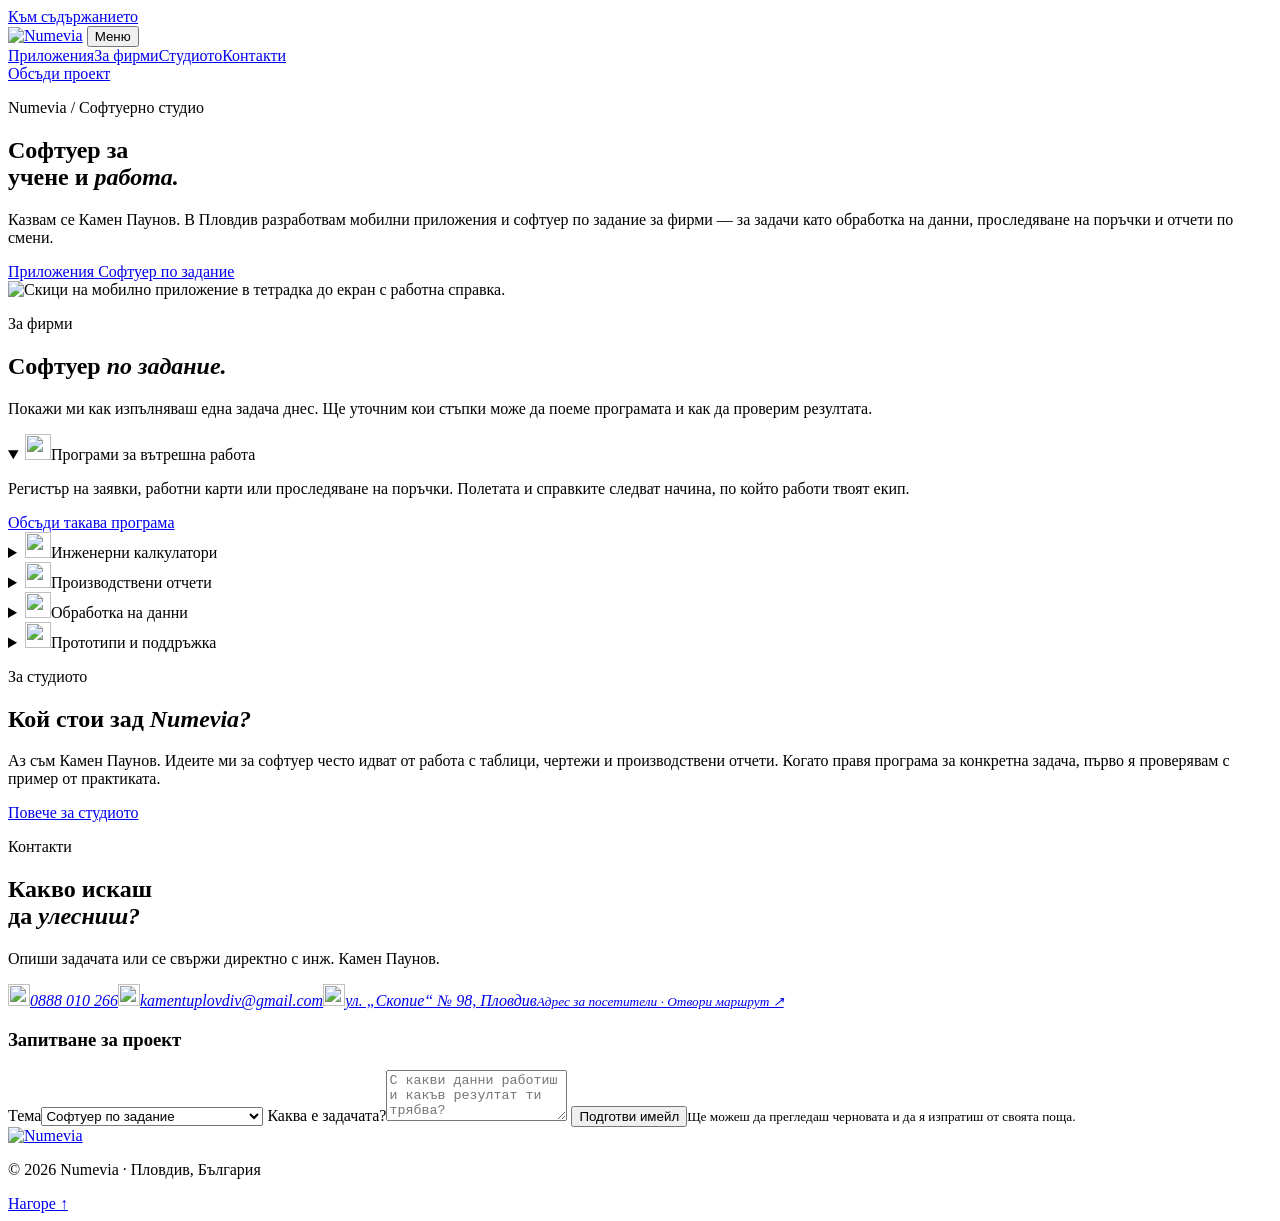
==== commit 22c63ef9: "Publish Numevia Studio v7 with interactive robot at the GitHub Pages project path" ====
--- a/index.html
+++ b/index.html
@@ -1,10 +1,57 @@
-<!doctype html><html lang="bg"><head><meta charset="utf-8"><meta name="viewport" content="width=device-width,initial-scale=1"><meta name="description" content="Numevia — софтуер по задание за фирми, инженерни инструменти и автоматизация. Разгледайте услугите на Камен Паунов и EngineerOne."><title>Numevia — Специализиран софтуер с ясна цел</title><link rel="stylesheet" href="style.css?v=icons-2"><meta property="og:title" content="Numevia — Специализиран софтуер с ясна цел"><meta property="og:description" content="Запознай се с Numevia и EngineerOne — първата ни разработка за математически и инженерни задачи."><meta property="og:type" content="website"><meta property="og:image" content="https://kamentuplovdiv-stack.github.io/numeviasoft/visuals/numevia-logo.png"><link rel="icon" type="image/svg+xml" href="favicon.svg"><link rel="canonical" href="https://kamentuplovdiv-stack.github.io/numeviasoft/"></head><body>
-<a class="skip-link" href="#main">Към съдържанието</a><header><a class="logo" href="index.html" aria-label="Numevia начало"><img src="visuals/numevia-logo.png" width="2048" height="680" alt="Numevia"></a><button class="menu-toggle" aria-controls="navigation" aria-expanded="false">Меню <span>☰</span></button><nav id="navigation" aria-label="Основна навигация"><a href="index.html#services" data-section="services">Услуги</a><a href="products.html" data-page="products">Продукти</a><a href="index.html#about" data-section="about">Компанията</a><a href="engineerone.html" data-page="engineerone">EngineerOne ↗</a><a href="index.html#contact" data-section="contact">Контакт</a></nav><a class="navcta" href="index.html#contact">Обсъди идея <span>↗</span></a></header>
-<main id="main"><section class="hero wrap" id="home"><div class="hero-copy"><div class="eyebrow"><i></i> NUMEVIA / НЕЗАВИСИМА СОФТУЕРНА ИНИЦИАТИВА</div><h1>Идеите заслужават<br><em>работещ софтуер.</em></h1><p>Разработка на програми според нуждите на фирмите — от технически изчисления до автоматизация на ежедневни задачи. Разгледай услугите и първия собствен продукт EngineerOne.</p><div class="actions"><a class="button" href="#services">Разгледай услугите <span>↗</span></a><a class="textlink" href="engineerone.html#demo">EngineerOne на живо ↘</a></div><div class="hero-note"><span>ПЛОВДИВ, БЪЛГАРИЯ / ОТ ИДЕЯ КЪМ ПРОДУКТ</span><span>Създадено като идея в Пловдив</span></div></div><div class="brand-art" aria-label="Авторска графика: Numevia свързва идеята, разработката и продукта"><div class="art-grid"></div><div class="art-coordinate">N / 42.1354°</div><div class="brand-monogram" aria-hidden="true"><span></span><span></span><span></span></div><span class="art-tag tag-one">01 · ИДЕЯ</span><span class="art-tag tag-two">02 · РАЗРАБОТКА</span><span class="art-tag tag-three">03 · ПРОДУКТ ↗</span><div class="art-footer"><span>NUMEVIA<br>SOFTWARE IN THE MAKING</span><span>✳</span></div></div></section>
-<div class="ribbon"><div class="wrap"><span>Инженерна логика</span><span>✳</span><span>Мобилно удобство</span><span>✳</span><span>Проверими резултати</span><span>✳</span><span>Постоянно развитие</span></div></div>
-<section class="wrap section home-products" id="product"><div class="section-top"><div><div class="eyebrow">01 / ПРОДУКТИ</div><h2>Софтуер с конкретна задача.</h2></div><a class="textlink" href="products.html">Към всички продукти ↗</a></div><article class="product-preview"><div class="product-preview-art" aria-hidden="true"><img src="visuals/robot.svg" width="300" height="180" alt="" loading="lazy"><img src="visuals/beam.svg" width="300" height="180" alt="" loading="lazy"><img src="visuals/circuit.svg" width="300" height="180" alt="" loading="lazy"><img src="visuals/fit.svg" width="300" height="180" alt="" loading="lazy"></div><div class="product-preview-copy"><img class="engineerone-app-icon" src="visuals/engineerone-icon-v2.png" width="96" height="96" alt="Икона на EngineerOne"><div class="eyebrow"><i></i> ANDROID · ТЕСТОВА ВЕРСИЯ</div><h3><a href="engineerone.html">EngineerOne</a><span>Твоята инженерна работилница.</span></h3><p>Математически и инженерни инструменти за Android. Изследвай модели, променяй входни данни и проследявай резултатите.</p><ul class="product-tags"><li><img class="ui-icon" src="visuals/icons/robot.svg" width="24" height="24" alt="" aria-hidden="true">Роботика</li><li><img class="ui-icon" src="visuals/icons/beam.svg" width="24" height="24" alt="" aria-hidden="true">Греди и статика</li><li><img class="ui-icon" src="visuals/icons/circuit.svg" width="24" height="24" alt="" aria-hidden="true">Електротехника</li><li><img class="ui-icon" src="visuals/icons/fit.svg" width="24" height="24" alt="" aria-hidden="true">Допуски</li></ul><div class="actions"><a class="button" href="engineerone.html">Разгледай продукта <span>↗</span></a><a class="textlink" href="engineerone.html#demo">Пробвай на живо →</a></div></div></article></section>
-<section class="wrap section" id="services"><div class="section-top"><div><div class="eyebrow">02 / УСЛУГИ ПО ЗАДАНИЕ</div><h2>Програма за начина,<br>по който работиш.</h2></div><div><p>Камен Паунов предлага разработка на софтуер според конкретните нужди на фирми и технически екипи.</p><p>Започваме с ясна задача и подходяща първа версия. Обхватът, срокът и цената се уточняват след преглед на изискванията.</p></div></div><div class="service-list"><details class="service-item"><summary><span class="service-symbol"><img class="ui-icon" src="visuals/icons/code.svg" width="24" height="24" alt="" aria-hidden="true"></span><span>Програми по задание<small>Софтуер около твоята работа.</small></span><span class="service-plus" aria-hidden="true">+</span></summary><div class="service-body"><p>Вътрешни приложения за заявки, задачи, материали и работни записи. Функциите се определят според реалния процес.</p><p><strong>За начало:</strong> Как работите сега? Кои стъпки трябва да обхване програмата?</p><button class="button service-select" type="button" data-service="Програми по задание" data-prompt="Как работите сега? Кои стъпки трябва да обхване програмата?">Обсъди тази услуга <span>↗</span></button></div></details><details class="service-item"><summary><span class="service-symbol"><img class="ui-icon" src="visuals/icons/caliper.svg" width="24" height="24" alt="" aria-hidden="true"></span><span>Инженерни инструменти<small>От формула до удобен инструмент.</small></span><span class="service-plus" aria-hidden="true">+</span></summary><div class="service-body"><p>Калкулатори, конфигуратори и визуализации за технически задачи, с уточнени входове, единици и контролни примери.</p><p><strong>За начало:</strong> Какво трябва да се изчислява? Разполагате ли с формули и проверени примери?</p><button class="button service-select" type="button" data-service="Инженерни инструменти" data-prompt="Какво трябва да се изчислява? Разполагате ли с формули и проверени примери?">Обсъди тази услуга <span>↗</span></button></div></details><details class="service-item"><summary><span class="service-symbol"><img class="ui-icon" src="visuals/icons/factory.svg" width="24" height="24" alt="" aria-hidden="true"></span><span>Производствени отчети<small>Видимост върху работния процес.</small></span><span class="service-plus" aria-hidden="true">+</span></summary><div class="service-body"><p>Инструменти за регистриране на произведени количества, престои и брак и за представяне на избрани показатели.</p><p><strong>За начало:</strong> Кои производствени данни събирате и какъв отчет ви е необходим?</p><button class="button service-select" type="button" data-service="Производствени отчети" data-prompt="Кои производствени данни събирате и какъв отчет ви е необходим?">Обсъди тази услуга <span>↗</span></button></div></details><details class="service-item"><summary><span class="service-symbol"><img class="ui-icon" src="visuals/icons/automation.svg" width="24" height="24" alt="" aria-hidden="true"></span><span>Автоматизация на данни<small>По-малко повтарящи се действия.</small></span><span class="service-plus" aria-hidden="true">+</span></summary><div class="service-body"><p>Обработка на таблици, обединяване на CSV файлове и подготовка на повтарящи се справки по зададени правила.</p><p><strong>За начало:</strong> Кои файлове обработвате ръчно? Как трябва да изглежда крайният резултат?</p><button class="button service-select" type="button" data-service="Автоматизация на данни" data-prompt="Кои файлове обработвате ръчно? Как трябва да изглежда крайният резултат?">Обсъди тази услуга <span>↗</span></button></div></details><details class="service-item"><summary><span class="service-symbol"><img class="ui-icon" src="visuals/icons/prototype.svg" width="24" height="24" alt="" aria-hidden="true"></span><span>Прототипи и развитие<small>Провери идеята преди разширяване.</small></span><span class="service-plus" aria-hidden="true">+</span></summary><div class="service-body"><p>Малък работещ прототип, изпитване с примерни данни и последващи подобрения. Поддръжката се уточнява отделно.</p><p><strong>За начало:</strong> Коя е най-важната функция за първата версия? Кой ще я използва?</p><button class="button service-select" type="button" data-service="Прототипи и развитие" data-prompt="Коя е най-важната функция за първата версия? Кой ще я използва?">Обсъди тази услуга <span>↗</span></button></div></details></div><p class="service-note">Примерни направления за индивидуална разработка, а не каталог на готови системи. Поемането на задача зависи от техническата оценка и наличното време.</p></section><section class="wrap section" id="about"><div class="section-top"><div><div class="eyebrow">03 / КОМПАНИЯТА ЗАД ИДЕЯТА</div><h2>Малък старт.<br>Обмислена посока.</h2></div><div><p>„Нумевиа“ ЕООД е планирана софтуерна компания в Пловдив, създадена като концепция от Камен Паунов. Учредяването предстои.</p><p>Посоката съчетава собствени продукти и разработка по индивидуално задание. EngineerOne е първата продуктова разработка; фирмените задачи се обсъждат отделно според нуждите и наличния капацитет.</p></div></div><div class="process"><article><small>01 / РАЗБИРАМЕ</small><h3><img class="ui-icon" src="visuals/icons/search.svg" width="24" height="24" alt="" aria-hidden="true">Реалната задача</h3><p>Определяме входните данни, очаквания резултат и ограниченията.</p></article><article><small>02 / СЪЗДАВАМЕ</small><h3><img class="ui-icon" src="visuals/icons/code.svg" width="24" height="24" alt="" aria-hidden="true">Работеща функция</h3><p>Превръщаме формулите и модела в използваем интерфейс.</p></article><article><small>03 / ПРОВЕРЯВАМЕ</small><h3><img class="ui-icon" src="visuals/icons/check.svg" width="24" height="24" alt="" aria-hidden="true">Всеки резултат</h3><p>Контролни примери и тестове преди пазарното въвеждане.</p></article><article><small>04 / ПОДОБРЯВАМЕ</small><h3><img class="ui-icon" src="visuals/icons/feedback.svg" width="24" height="24" alt="" aria-hidden="true">С обратна връзка</h3><p>Потребителските сигнали насочват следващите версии.</p></article></div></section>
+<!doctype html>
+<html lang="bg">
+<head>
+  <meta charset="utf-8"><meta name="viewport" content="width=device-width,initial-scale=1">
+  <title>Numevia — приложения и софтуер по задание</title><meta name="description" content="Софтуерното студио на Камен Паунов в Пловдив. Мобилни приложения и програми по задание за работни процеси, данни и отчети.">
+  <meta name="theme-color" content="#f8f7f2"><link rel="canonical" href="https://kamentuplovdiv-stack.github.io/numeviasoft/">
+  <meta property="og:type" content="website"><meta property="og:locale" content="bg_BG">
+  <meta property="og:title" content="Numevia — приложения и софтуер по задание"><meta property="og:description" content="Софтуерното студио на Камен Паунов в Пловдив. Мобилни приложения и програми по задание за работни процеси, данни и отчети.">
+  <meta property="og:url" content="https://kamentuplovdiv-stack.github.io/numeviasoft/"><meta property="og:image" content="https://kamentuplovdiv-stack.github.io/numeviasoft/visuals/numevia-studio-share.jpg">
+  <meta name="twitter:card" content="summary_large_image">
+  <link rel="icon" type="image/png" href="/numeviasoft/visuals/numevia-favicon.png">
+  <link rel="preload" href="/numeviasoft/fonts/inter.woff2" as="font" type="font/woff2" crossorigin>
 
-<section class="wrap faq section"><div><div class="eyebrow">ПОЛЕЗНО Е ДА ЗНАЕШ</div><h2>Няколко ясни отговора.</h2></div><div><details><summary>Мога ли вече да изтегля EngineerOne?<span>+</span></summary><p>Публичното пазарно въвеждане предстои. Затова тук няма бутон за покупка или непроверен линк за изтегляне. Можеш да опиташ <a href="engineerone.html#demo">интерактивните примери на страницата на EngineerOne ↗</a>.</p></details><details><summary>Numevia действаща компания ли е?<span>+</span></summary><p>В курсовия проект Numevia е бъдещо предприятие със седалище в Пловдив. Регистрацията и първите продажби предстоят.</p></details><details><summary>Как ще се развива продуктът?<span>+</span></summary><p>Чрез контролни задачи, изпитвания на реални устройства и обратна връзка. Допълнителни продукти се предвиждат само при доказана потребност и ресурс.</p></details></div></section>
-<section class="contact wrap" id="contact"><div><div class="eyebrow">ВСЯКА ДОБРА РАЗРАБОТКА ЗАПОЧВА С ВЪПРОС</div><h2>Каква задача<br>искаш да решиш?</h2><p>Избери тема и опиши задачата. Подготви запитването и го отвори в своята поща, за да го изпратиш до Камен Паунов.</p><address class="contact-details"><strong>Камен Паунов</strong><a href="tel:+359888010266"><img class="ui-icon" src="visuals/icons/phone.svg" width="24" height="24" alt="" aria-hidden="true"><span>0888 010 266</span></a><a href="mailto:kamentuplovdiv@gmail.com"><img class="ui-icon" src="visuals/icons/mail.svg" width="24" height="24" alt="" aria-hidden="true"><span>kamentuplovdiv@gmail.com</span></a><span class="contact-line"><img class="ui-icon" src="visuals/icons/pin.svg" width="24" height="24" alt="" aria-hidden="true"><span>гр. Пловдив, ул. „Скопие“ №98</span></span><small>Адрес за посещения · Обади се предварително за уговаряне на среща.</small><a class="textlink" href="https://www.google.com/maps/dir/?api=1&amp;destination=%D1%83%D0%BB.%20%D0%A1%D0%BA%D0%BE%D0%BF%D0%B8%D0%B5%2098%2C%20%D0%9F%D0%BB%D0%BE%D0%B2%D0%B4%D0%B8%D0%B2%2C%20%D0%91%D1%8A%D0%BB%D0%B3%D0%B0%D1%80%D0%B8%D1%8F" target="_blank" rel="noopener noreferrer">Маршрут в Google Maps ↗</a></address></div><form id="brief"><label for="topic">Темата ти</label><select id="topic"><option>Нова софтуерна идея</option><option>Програми по задание</option><option>Инженерни инструменти</option><option>Производствени отчети</option><option>Автоматизация на данни</option><option>Прототипи и развитие</option><option>EngineerOne — предложение</option><option>Техническа задача</option><option>Сътрудничество</option></select><label for="message">Разкажи ни за идеята</label><textarea id="message" required minlength="10" rows="4" placeholder="Какво искаш да изчислиш или подобриш?"></textarea><button class="button" type="submit">Подготви запитване <span>↗</span></button><small>Формата не изпраща автоматично. Изпращаш съобщението от своето приложение за поща. Можеш да добавиш файлове там.</small><div id="brief-result" hidden><label for="prepared">Твоето подготвено запитване</label><textarea id="prepared" readonly rows="5"></textarea><a id="email-draft" class="button" href="mailto:kamentuplovdiv@gmail.com">Отвори в пощата ↗</a><button id="copy" type="button">Копирай текста</button><span id="copy-status" role="status"></span></div></form></section></main>
-<footer class="wrap"><a class="logo" href="index.html" aria-label="Numevia начало"><img src="visuals/numevia-logo.png" width="2048" height="680" alt="Numevia"></a><address class="footer-contacts"><a href="tel:+359888010266"><img class="ui-icon" src="visuals/icons/phone.svg" width="24" height="24" alt="" aria-hidden="true"><span>0888 010 266</span></a><a href="mailto:kamentuplovdiv@gmail.com"><img class="ui-icon" src="visuals/icons/mail.svg" width="24" height="24" alt="" aria-hidden="true"><span>kamentuplovdiv@gmail.com</span></a><span class="contact-line"><img class="ui-icon" src="visuals/icons/pin.svg" width="24" height="24" alt="" aria-hidden="true"><span>Пловдив · ул. „Скопие“ №98</span></span></address><small>© 2026 Numevia · Компания в процес на планиране<br>Автор: Камен Паунов · Пловдив, България</small><a href="#home" aria-label="Обратно в началото">↑</a></footer><script src="app.js?v=icons-2"></script></body></html>
+  <link rel="stylesheet" href="/numeviasoft/style.css?v=studio7">
+  <noscript><link rel="stylesheet" href="/numeviasoft/noscript.css"></noscript>
+  <script defer src="/numeviasoft/app.js?v=studio6"></script>
+</head>
+<body data-page="index">
+<a class="skip" href="#main">Към съдържанието</a>
+<header class="head" id="top"><div class="wrap head-inner">
+  <a class="logo" href="/numeviasoft/" aria-label="Numevia — начало"><img src="/numeviasoft/visuals/numevia-logo.png?v=original-447" width="447" height="268" alt="Numevia"></a>
+  <button class="menu" type="button" aria-controls="navigation" aria-expanded="false">Меню <i></i></button>
+  <nav id="navigation" aria-label="Основна навигация"><a href="/numeviasoft/products.html" data-nav="products">Приложения</a><a href="/numeviasoft/#services" data-nav="services">За фирми</a><a href="/numeviasoft/studio.html" data-nav="studio">Студиото</a><a class="mobile-contact" href="/numeviasoft/#contact">Контакти</a></nav>
+  <a class="button head-cta" href="/numeviasoft/#contact">Обсъди проект <i class="arr ne"></i></a>
+</div></header>
+<main id="main"><section class="wrap hero" id="home" aria-labelledby="home-title">
+  <div class="hero-copy">
+    <p class="kicker">Numevia <span>/</span> Софтуерно студио</p>
+    <h1 id="home-title">Софтуер за<br>учене и <em>работа.</em></h1>
+    <p class="lead">Казвам се Камен Паунов. В Пловдив разработвам мобилни приложения и софтуер по задание за фирми — за задачи като обработка на данни, проследяване на поръчки и отчети по смени.</p>
+    <div class="actions" id="product">
+      <a class="button" href="/numeviasoft/products.html">Приложения <i class="arr" aria-hidden="true"></i></a>
+      <a class="textlink" href="#services">Софтуер по задание <i class="arr se" aria-hidden="true"></i></a>
+    </div>
+  </div>
+  <img class="studio-photo" src="/numeviasoft/visuals/studio-workspace.webp" width="1400" height="1050" alt="Скици на мобилно приложение в тетрадка до екран с работна справка." fetchpriority="high">
+</section>
+<section class="tint" id="services"><div class="wrap split section"><div><p class="kicker">За фирми</p><h2>Софтуер <em>по задание.</em></h2><p class="lead">Покажи ми как изпълняваш една задача днес. Ще уточним кои стъпки може да поеме програмата и как да проверим резултата.</p></div>
+  <div class="rows">
+    <details open><summary><img src="/numeviasoft/icons/code.svg" width="26" height="26" alt="">Програми за вътрешна работа<i class="plus"></i></summary><div><p>Регистър на заявки, работни карти или проследяване на поръчки. Полетата и справките следват начина, по който работи твоят екип.</p><a class="textlink" data-topic="custom" href="#contact">Обсъди такава програма <i class="arr ne"></i></a></div></details>
+    <details><summary><img src="/numeviasoft/icons/calculator.svg" width="26" height="26" alt="">Инженерни калкулатори<i class="plus"></i></summary><div><p>Превръщаме формула или таблица в инструмент с ясни единици, гранични стойности и контролен пример.</p><a class="textlink" data-topic="engineering" href="#contact">Обсъди калкулатор <i class="arr ne"></i></a></div></details>
+    <details><summary><img src="/numeviasoft/icons/factory.svg" width="26" height="26" alt="">Производствени отчети<i class="plus"></i></summary><div><p>Въвеждане на количества, операции и отклонения по смени. Получаваш справка по изделие, период или работно място.</p><a class="textlink" data-topic="production" href="#contact">Обсъди отчет <i class="arr ne"></i></a></div></details>
+    <details><summary><img src="/numeviasoft/icons/automation.svg" width="26" height="26" alt="">Обработка на данни<i class="plus"></i></summary><div><p>Обединяване на еднотипни таблици, откриване на липсващи стойности и подготовка на данните за следващата справка.</p><a class="textlink" data-topic="automation" href="#contact">Обсъди автоматизация <i class="arr ne"></i></a></div></details>
+    <details><summary><img src="/numeviasoft/icons/prototype.svg" width="26" height="26" alt="">Прототипи и поддръжка<i class="plus"></i></summary><div><p>Изпробваш основната операция с примерни данни. По обратната връзка уточняваме следващите функции и нужната поддръжка.</p><a class="textlink" data-topic="prototype" href="#contact">Обсъди прототип <i class="arr ne"></i></a></div></details></div></div></section>
+<section class="wrap about section" id="about"><p class="kicker">За студиото</p><div><h2>Кой стои зад <em>Numevia?</em></h2><p class="lead">Аз съм Камен Паунов. Идеите ми за софтуер често идват от работа с таблици, чертежи и производствени отчети. Когато правя програма за конкретна задача, първо я проверявам с пример от практиката.</p><a class="textlink" href="/numeviasoft/studio.html">Повече за студиото <i class="arr"></i></a></div></section><section class="contact" id="contact" aria-labelledby="contact-title"><div class="wrap contact-layout">
+  <div><p class="kicker light">Контакти</p><h2 id="contact-title">Какво искаш<br>да <em>улесниш?</em></h2><p class="contact-copy">Опиши задачата или се свържи директно с инж. Камен Паунов.</p>
+    <address><a href="tel:+359888010266"><img src="/numeviasoft/icons/phone.svg" width="22" height="22" alt="">0888 010 266</a><a href="mailto:kamentuplovdiv@gmail.com"><img src="/numeviasoft/icons/mail.svg" width="22" height="22" alt="">kamentuplovdiv@gmail.com</a><a href="https://www.google.com/maps/dir/?api=1&amp;destination=ул.+Скопие+98,+Пловдив,+България"><img src="/numeviasoft/icons/pin.svg" width="22" height="22" alt=""><span>ул. „Скопие“ № 98, Пловдив<small>Адрес за посетители · Отвори маршрут ↗</small></span></a></address>
+  </div>
+  <form id="brief" action="mailto:kamentuplovdiv@gmail.com" method="post" enctype="text/plain"><h3>Запитване за проект</h3>
+    <label for="topic">Тема</label><select id="topic" name="Тема"><option value="custom">Софтуер по задание</option><option value="engineering">Инженерен калкулатор</option><option value="production">Производствени отчети</option><option value="automation">Автоматизация на данни</option><option value="prototype">Прототип и поддръжка</option><option value="engineerone">Обратна връзка за EngineerOne</option><option value="other">Друг въпрос</option></select>
+    <label for="message">Каква е задачата?</label><textarea id="message" name="Задача" rows="3" minlength="10" maxlength="2500" required aria-describedby="brief-help brief-error" placeholder="С какви данни работиш и какъв резултат ти трябва?"></textarea>
+    <p id="brief-error" role="alert" hidden></p><button class="button" type="submit">Подготви имейл <i class="arr"></i></button><small id="brief-help">Ще можеш да прегледаш черновата и да я изпратиш от своята поща.</small>
+    <div id="brief-result" hidden><h4 id="draft-title" tabindex="-1">Чернова на запитването</h4><label for="prepared">Текст на имейла</label><textarea id="prepared" readonly rows="4"></textarea><div class="actions"><a id="send-mail" class="button" href="mailto:kamentuplovdiv@gmail.com">Отвори в пощата <i class="arr ne"></i></a><button type="button" class="textlink" id="copy">Копирай текста</button></div><span role="status" id="copy-status"></span></div>
+  </form></div></section>
+</main>
+<footer class="foot"><div class="wrap foot-inner"><a class="logo" href="/numeviasoft/" aria-label="Numevia — начало"><img src="/numeviasoft/visuals/numevia-logo.png?v=original-447" width="447" height="268" alt="Numevia"></a><p>© 2026 Numevia · Пловдив, България</p><a class="textlink" href="#top">Нагоре ↑</a></div></footer>
+</body></html>
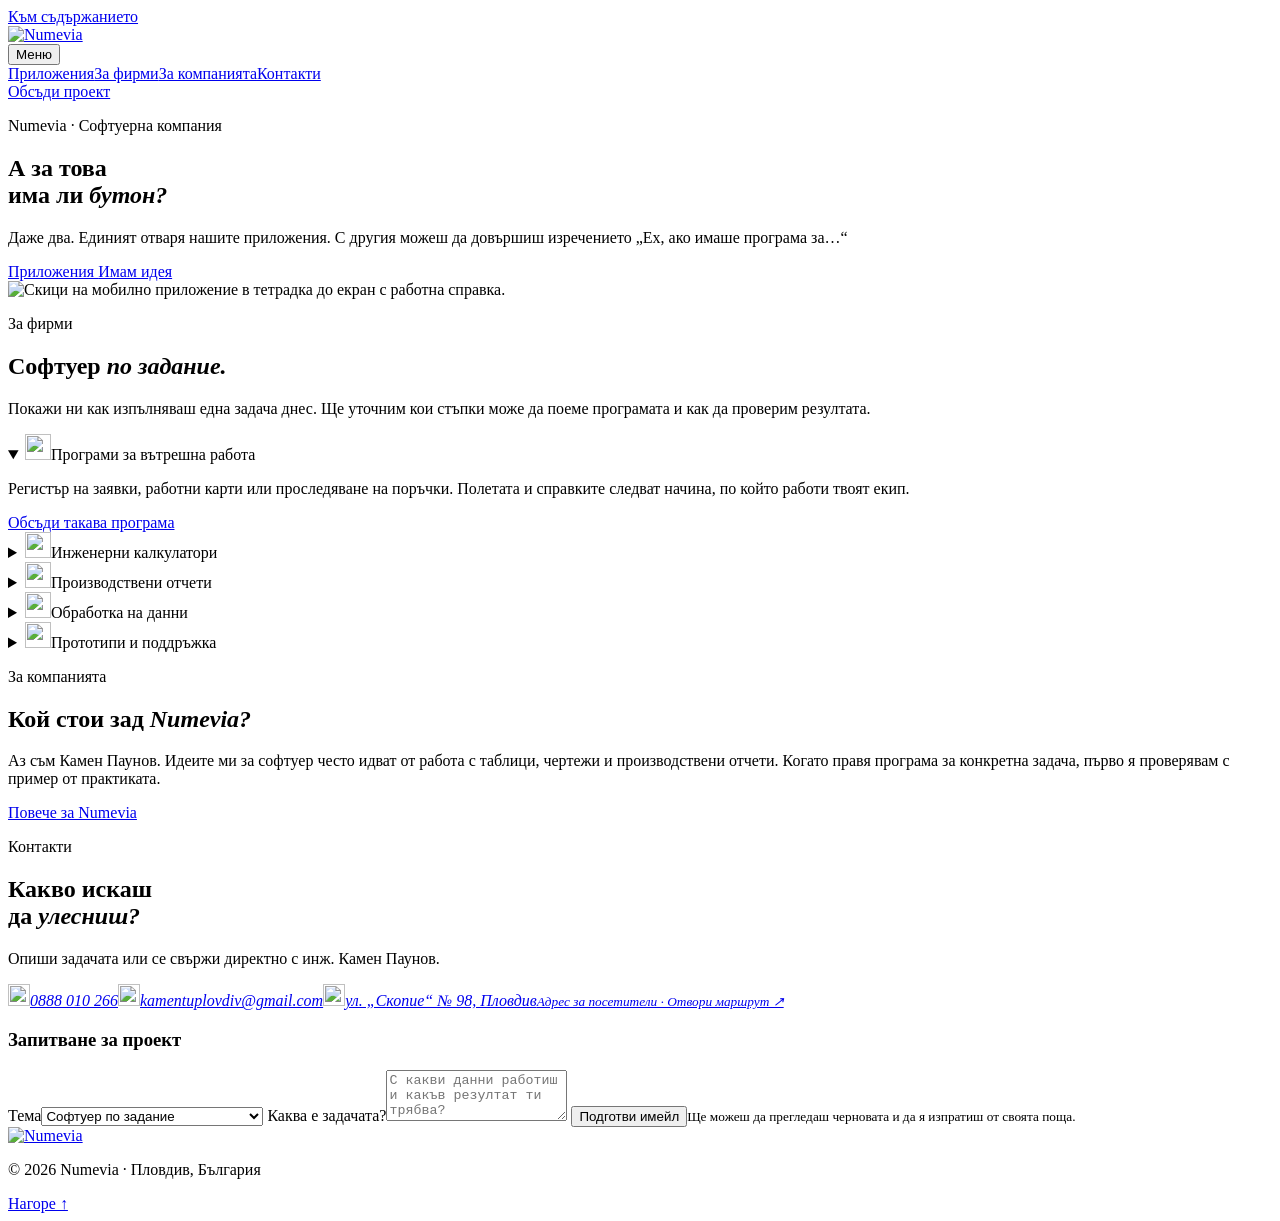
==== commit 58fda3da: "Publish approved Numevia homepage and beetle game on GitHub Pages" ====
--- a/index.html
+++ b/index.html
@@ -2,47 +2,51 @@
 <html lang="bg">
 <head>
   <meta charset="utf-8"><meta name="viewport" content="width=device-width,initial-scale=1">
-  <title>Numevia — приложения и софтуер по задание</title><meta name="description" content="Софтуерното студио на Камен Паунов в Пловдив. Мобилни приложения и програми по задание за работни процеси, данни и отчети.">
+  <title>Numevia — софтуерна компания</title><meta name="description" content="Numevia е софтуерна компания в Пловдив. Разгледай собствените продукти или предложи идея за софтуер по поръчка.">
   <meta name="theme-color" content="#f8f7f2"><link rel="canonical" href="https://kamentuplovdiv-stack.github.io/numeviasoft/">
   <meta property="og:type" content="website"><meta property="og:locale" content="bg_BG">
-  <meta property="og:title" content="Numevia — приложения и софтуер по задание"><meta property="og:description" content="Софтуерното студио на Камен Паунов в Пловдив. Мобилни приложения и програми по задание за работни процеси, данни и отчети.">
+  <meta property="og:title" content="Numevia — софтуерна компания"><meta property="og:description" content="Numevia е софтуерна компания в Пловдив. Разгледай собствените продукти или предложи идея за софтуер по поръчка.">
   <meta property="og:url" content="https://kamentuplovdiv-stack.github.io/numeviasoft/"><meta property="og:image" content="https://kamentuplovdiv-stack.github.io/numeviasoft/visuals/numevia-studio-share.jpg">
   <meta name="twitter:card" content="summary_large_image">
   <link rel="icon" type="image/png" href="/numeviasoft/visuals/numevia-favicon.png">
   <link rel="preload" href="/numeviasoft/fonts/inter.woff2" as="font" type="font/woff2" crossorigin>
-
+  <link rel="stylesheet" href="/numeviasoft/bug-game.css">
   <link rel="stylesheet" href="/numeviasoft/style.css?v=studio7">
   <noscript><link rel="stylesheet" href="/numeviasoft/noscript.css"></noscript>
   <script defer src="/numeviasoft/app.js?v=studio6"></script>
+<script defer src="/numeviasoft/bug-game.js?v=studio6"></script>
 </head>
 <body data-page="index">
 <a class="skip" href="#main">Към съдържанието</a>
 <header class="head" id="top"><div class="wrap head-inner">
-  <a class="logo" href="/numeviasoft/" aria-label="Numevia — начало"><img src="/numeviasoft/visuals/numevia-logo.png?v=original-447" width="447" height="268" alt="Numevia"></a>
+  <div class="studio-signature"><a class="logo" href="/numeviasoft/" aria-label="Numevia — начало"><img src="/numeviasoft/visuals/numevia-logo.png?v=original-447" width="447" height="268" alt="Numevia"></a><button class="bug-launch" type="button" id="bug-launch" hidden aria-label="Хвани бъга — игра за 15 секунди" aria-haspopup="dialog" aria-controls="bug-game">
+  <img src="/numeviasoft/icons/studio-bug.svg" alt="" width="31" height="33">
+  <span aria-hidden="true">Хвани бъга</span>
+</button></div>
   <button class="menu" type="button" aria-controls="navigation" aria-expanded="false">Меню <i></i></button>
-  <nav id="navigation" aria-label="Основна навигация"><a href="/numeviasoft/products.html" data-nav="products">Приложения</a><a href="/numeviasoft/#services" data-nav="services">За фирми</a><a href="/numeviasoft/studio.html" data-nav="studio">Студиото</a><a class="mobile-contact" href="/numeviasoft/#contact">Контакти</a></nav>
+  <nav id="navigation" aria-label="Основна навигация"><a href="/numeviasoft/products.html" data-nav="products">Приложения</a><a href="/numeviasoft/#services" data-nav="services">За фирми</a><a href="/numeviasoft/studio.html" data-nav="studio">За компанията</a><a class="mobile-contact" href="/numeviasoft/#contact">Контакти</a></nav>
   <a class="button head-cta" href="/numeviasoft/#contact">Обсъди проект <i class="arr ne"></i></a>
 </div></header>
 <main id="main"><section class="wrap hero" id="home" aria-labelledby="home-title">
   <div class="hero-copy">
-    <p class="kicker">Numevia <span>/</span> Софтуерно студио</p>
-    <h1 id="home-title">Софтуер за<br>учене и <em>работа.</em></h1>
-    <p class="lead">Казвам се Камен Паунов. В Пловдив разработвам мобилни приложения и софтуер по задание за фирми — за задачи като обработка на данни, проследяване на поръчки и отчети по смени.</p>
+    <p class="kicker">Numevia <span>·</span> Софтуерна компания</p>
+    <h1 id="home-title">А за това<br>има ли <em>бутон?</em></h1>
+    <p class="lead">Даже два. Единият отваря нашите приложения. С другия можеш да довършиш изречението „Ех, ако имаше програма за…“</p>
     <div class="actions" id="product">
       <a class="button" href="/numeviasoft/products.html">Приложения <i class="arr" aria-hidden="true"></i></a>
-      <a class="textlink" href="#services">Софтуер по задание <i class="arr se" aria-hidden="true"></i></a>
+      <a class="textlink" href="#contact" data-topic="custom">Имам идея <i class="arr se" aria-hidden="true"></i></a>
     </div>
   </div>
   <img class="studio-photo" src="/numeviasoft/visuals/studio-workspace.webp" width="1400" height="1050" alt="Скици на мобилно приложение в тетрадка до екран с работна справка." fetchpriority="high">
 </section>
-<section class="tint" id="services"><div class="wrap split section"><div><p class="kicker">За фирми</p><h2>Софтуер <em>по задание.</em></h2><p class="lead">Покажи ми как изпълняваш една задача днес. Ще уточним кои стъпки може да поеме програмата и как да проверим резултата.</p></div>
+<section class="tint" id="services"><div class="wrap split section"><div><p class="kicker">За фирми</p><h2>Софтуер <em>по задание.</em></h2><p class="lead">Покажи ни как изпълняваш една задача днес. Ще уточним кои стъпки може да поеме програмата и как да проверим резултата.</p></div>
   <div class="rows">
     <details open><summary><img src="/numeviasoft/icons/code.svg" width="26" height="26" alt="">Програми за вътрешна работа<i class="plus"></i></summary><div><p>Регистър на заявки, работни карти или проследяване на поръчки. Полетата и справките следват начина, по който работи твоят екип.</p><a class="textlink" data-topic="custom" href="#contact">Обсъди такава програма <i class="arr ne"></i></a></div></details>
     <details><summary><img src="/numeviasoft/icons/calculator.svg" width="26" height="26" alt="">Инженерни калкулатори<i class="plus"></i></summary><div><p>Превръщаме формула или таблица в инструмент с ясни единици, гранични стойности и контролен пример.</p><a class="textlink" data-topic="engineering" href="#contact">Обсъди калкулатор <i class="arr ne"></i></a></div></details>
     <details><summary><img src="/numeviasoft/icons/factory.svg" width="26" height="26" alt="">Производствени отчети<i class="plus"></i></summary><div><p>Въвеждане на количества, операции и отклонения по смени. Получаваш справка по изделие, период или работно място.</p><a class="textlink" data-topic="production" href="#contact">Обсъди отчет <i class="arr ne"></i></a></div></details>
     <details><summary><img src="/numeviasoft/icons/automation.svg" width="26" height="26" alt="">Обработка на данни<i class="plus"></i></summary><div><p>Обединяване на еднотипни таблици, откриване на липсващи стойности и подготовка на данните за следващата справка.</p><a class="textlink" data-topic="automation" href="#contact">Обсъди автоматизация <i class="arr ne"></i></a></div></details>
     <details><summary><img src="/numeviasoft/icons/prototype.svg" width="26" height="26" alt="">Прототипи и поддръжка<i class="plus"></i></summary><div><p>Изпробваш основната операция с примерни данни. По обратната връзка уточняваме следващите функции и нужната поддръжка.</p><a class="textlink" data-topic="prototype" href="#contact">Обсъди прототип <i class="arr ne"></i></a></div></details></div></div></section>
-<section class="wrap about section" id="about"><p class="kicker">За студиото</p><div><h2>Кой стои зад <em>Numevia?</em></h2><p class="lead">Аз съм Камен Паунов. Идеите ми за софтуер често идват от работа с таблици, чертежи и производствени отчети. Когато правя програма за конкретна задача, първо я проверявам с пример от практиката.</p><a class="textlink" href="/numeviasoft/studio.html">Повече за студиото <i class="arr"></i></a></div></section><section class="contact" id="contact" aria-labelledby="contact-title"><div class="wrap contact-layout">
+<section class="wrap about section" id="about"><p class="kicker">За компанията</p><div><h2>Кой стои зад <em>Numevia?</em></h2><p class="lead">Аз съм Камен Паунов. Идеите ми за софтуер често идват от работа с таблици, чертежи и производствени отчети. Когато правя програма за конкретна задача, първо я проверявам с пример от практиката.</p><a class="textlink" href="/numeviasoft/studio.html">Повече за Numevia <i class="arr"></i></a></div></section><section class="contact" id="contact" aria-labelledby="contact-title"><div class="wrap contact-layout">
   <div><p class="kicker light">Контакти</p><h2 id="contact-title">Какво искаш<br>да <em>улесниш?</em></h2><p class="contact-copy">Опиши задачата или се свържи директно с инж. Камен Паунов.</p>
     <address><a href="tel:+359888010266"><img src="/numeviasoft/icons/phone.svg" width="22" height="22" alt="">0888 010 266</a><a href="mailto:kamentuplovdiv@gmail.com"><img src="/numeviasoft/icons/mail.svg" width="22" height="22" alt="">kamentuplovdiv@gmail.com</a><a href="https://www.google.com/maps/dir/?api=1&amp;destination=ул.+Скопие+98,+Пловдив,+България"><img src="/numeviasoft/icons/pin.svg" width="22" height="22" alt=""><span>ул. „Скопие“ № 98, Пловдив<small>Адрес за посетители · Отвори маршрут ↗</small></span></a></address>
   </div>
@@ -52,6 +56,26 @@
     <p id="brief-error" role="alert" hidden></p><button class="button" type="submit">Подготви имейл <i class="arr"></i></button><small id="brief-help">Ще можеш да прегледаш черновата и да я изпратиш от своята поща.</small>
     <div id="brief-result" hidden><h4 id="draft-title" tabindex="-1">Чернова на запитването</h4><label for="prepared">Текст на имейла</label><textarea id="prepared" readonly rows="4"></textarea><div class="actions"><a id="send-mail" class="button" href="mailto:kamentuplovdiv@gmail.com">Отвори в пощата <i class="arr ne"></i></a><button type="button" class="textlink" id="copy">Копирай текста</button></div><span role="status" id="copy-status"></span></div>
   </form></div></section>
+<dialog class="bug-game" id="bug-game" aria-labelledby="bug-title" aria-describedby="bug-help">
+  <div class="bug-heading">
+    <h2 id="bug-title">Хвани <em>бъга!</em></h2>
+    <button class="bug-close" type="button" aria-label="Затвори играта">×</button>
+  </div>
+  <p id="bug-help">Хващай бръмбарчето с докосване или с клавиша Enter. Имаш 15 секунди.</p>
+  <div class="bug-stats">
+    <span>Уловени <b id="bug-score">0</b></span>
+    <span>Остават <b id="bug-time">15 сек.</b></span>
+  </div>
+  <div class="bug-arena">
+    <button class="bug-target" type="button" aria-label="Хвани бръмбарчето">
+      <img src="/numeviasoft/icons/studio-bug.svg" alt="" width="45" height="48">
+    </button>
+    <div class="bug-finish" hidden>
+      <p id="bug-result" role="status"></p>
+      <button class="button" id="bug-replay" type="button">Играй пак <span aria-hidden="true">↻</span></button>
+    </div>
+  </div>
+</dialog>
 </main>
 <footer class="foot"><div class="wrap foot-inner"><a class="logo" href="/numeviasoft/" aria-label="Numevia — начало"><img src="/numeviasoft/visuals/numevia-logo.png?v=original-447" width="447" height="268" alt="Numevia"></a><p>© 2026 Numevia · Пловдив, България</p><a class="textlink" href="#top">Нагоре ↑</a></div></footer>
 </body></html>
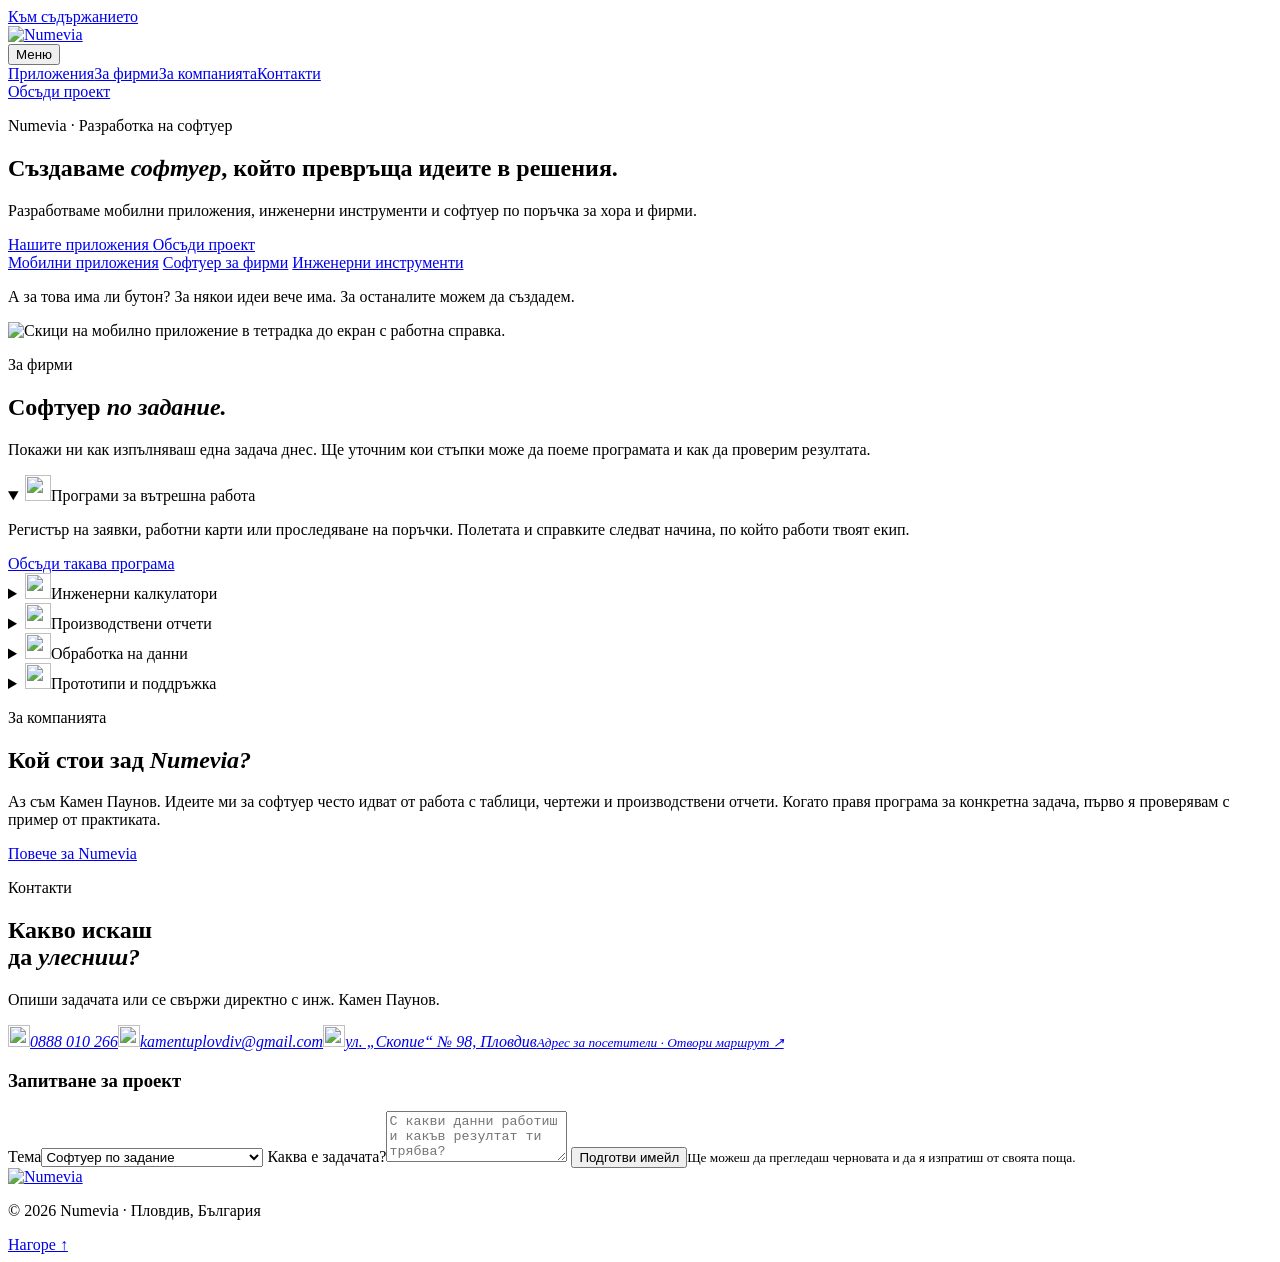
==== commit bf38dd21: "Clarify Numevia software identity in homepage hero" ====
--- a/index.html
+++ b/index.html
@@ -2,7 +2,7 @@
 <html lang="bg">
 <head>
   <meta charset="utf-8"><meta name="viewport" content="width=device-width,initial-scale=1">
-  <title>Numevia — софтуерна компания</title><meta name="description" content="Numevia е софтуерна компания в Пловдив. Разгледай собствените продукти или предложи идея за софтуер по поръчка.">
+  <title>Numevia — разработка на софтуер и приложения</title><meta name="description" content="Numevia е софтуерна компания в Пловдив. Разгледай собствените продукти или предложи идея за софтуер по поръчка.">
   <meta name="theme-color" content="#f8f7f2"><link rel="canonical" href="https://kamentuplovdiv-stack.github.io/numeviasoft/">
   <meta property="og:type" content="website"><meta property="og:locale" content="bg_BG">
   <meta property="og:title" content="Numevia — софтуерна компания"><meta property="og:description" content="Numevia е софтуерна компания в Пловдив. Разгледай собствените продукти или предложи идея за софтуер по поръчка.">
@@ -11,7 +11,7 @@
   <link rel="icon" type="image/png" href="/numeviasoft/visuals/numevia-favicon.png">
   <link rel="preload" href="/numeviasoft/fonts/inter.woff2" as="font" type="font/woff2" crossorigin>
   <link rel="stylesheet" href="/numeviasoft/bug-game.css">
-  <link rel="stylesheet" href="/numeviasoft/style.css?v=studio7">
+  <link rel="stylesheet" href="/numeviasoft/style.css?v=studio8">
   <noscript><link rel="stylesheet" href="/numeviasoft/noscript.css"></noscript>
   <script defer src="/numeviasoft/app.js?v=studio6"></script>
 <script defer src="/numeviasoft/bug-game.js?v=studio6"></script>
@@ -29,13 +29,19 @@
 </div></header>
 <main id="main"><section class="wrap hero" id="home" aria-labelledby="home-title">
   <div class="hero-copy">
-    <p class="kicker">Numevia <span>·</span> Софтуерна компания</p>
-    <h1 id="home-title">А за това<br>има ли <em>бутон?</em></h1>
-    <p class="lead">Даже два. Единият отваря нашите приложения. С другия можеш да довършиш изречението „Ех, ако имаше програма за…“</p>
+    <p class="kicker">Numevia <span>·</span> Разработка на софтуер</p>
+    <h1 id="home-title">Създаваме <em>софтуер</em>, който превръща идеите в решения.</h1>
+    <p class="lead">Разработваме мобилни приложения, инженерни инструменти и софтуер по поръчка за хора и фирми.</p>
     <div class="actions" id="product">
-      <a class="button" href="/numeviasoft/products.html">Приложения <i class="arr" aria-hidden="true"></i></a>
-      <a class="textlink" href="#contact" data-topic="custom">Имам идея <i class="arr se" aria-hidden="true"></i></a>
+      <a class="button" href="/numeviasoft/products.html">Нашите приложения <i class="arr" aria-hidden="true"></i></a>
+      <a class="textlink" href="#contact" data-topic="custom">Обсъди проект <i class="arr se" aria-hidden="true"></i></a>
     </div>
+    <nav class="software-signals" aria-label="Какъв софтуер разработваме">
+      <a href="/numeviasoft/products.html">Мобилни приложения</a>
+      <a href="#services">Софтуер за фирми</a>
+      <a href="/numeviasoft/engineerone.html">Инженерни инструменти</a>
+    </nav>
+    <p class="hero-aside">А за това има ли бутон? <span>За някои идеи вече има. За останалите можем да създадем.</span></p>
   </div>
   <img class="studio-photo" src="/numeviasoft/visuals/studio-workspace.webp" width="1400" height="1050" alt="Скици на мобилно приложение в тетрадка до екран с работна справка." fetchpriority="high">
 </section>
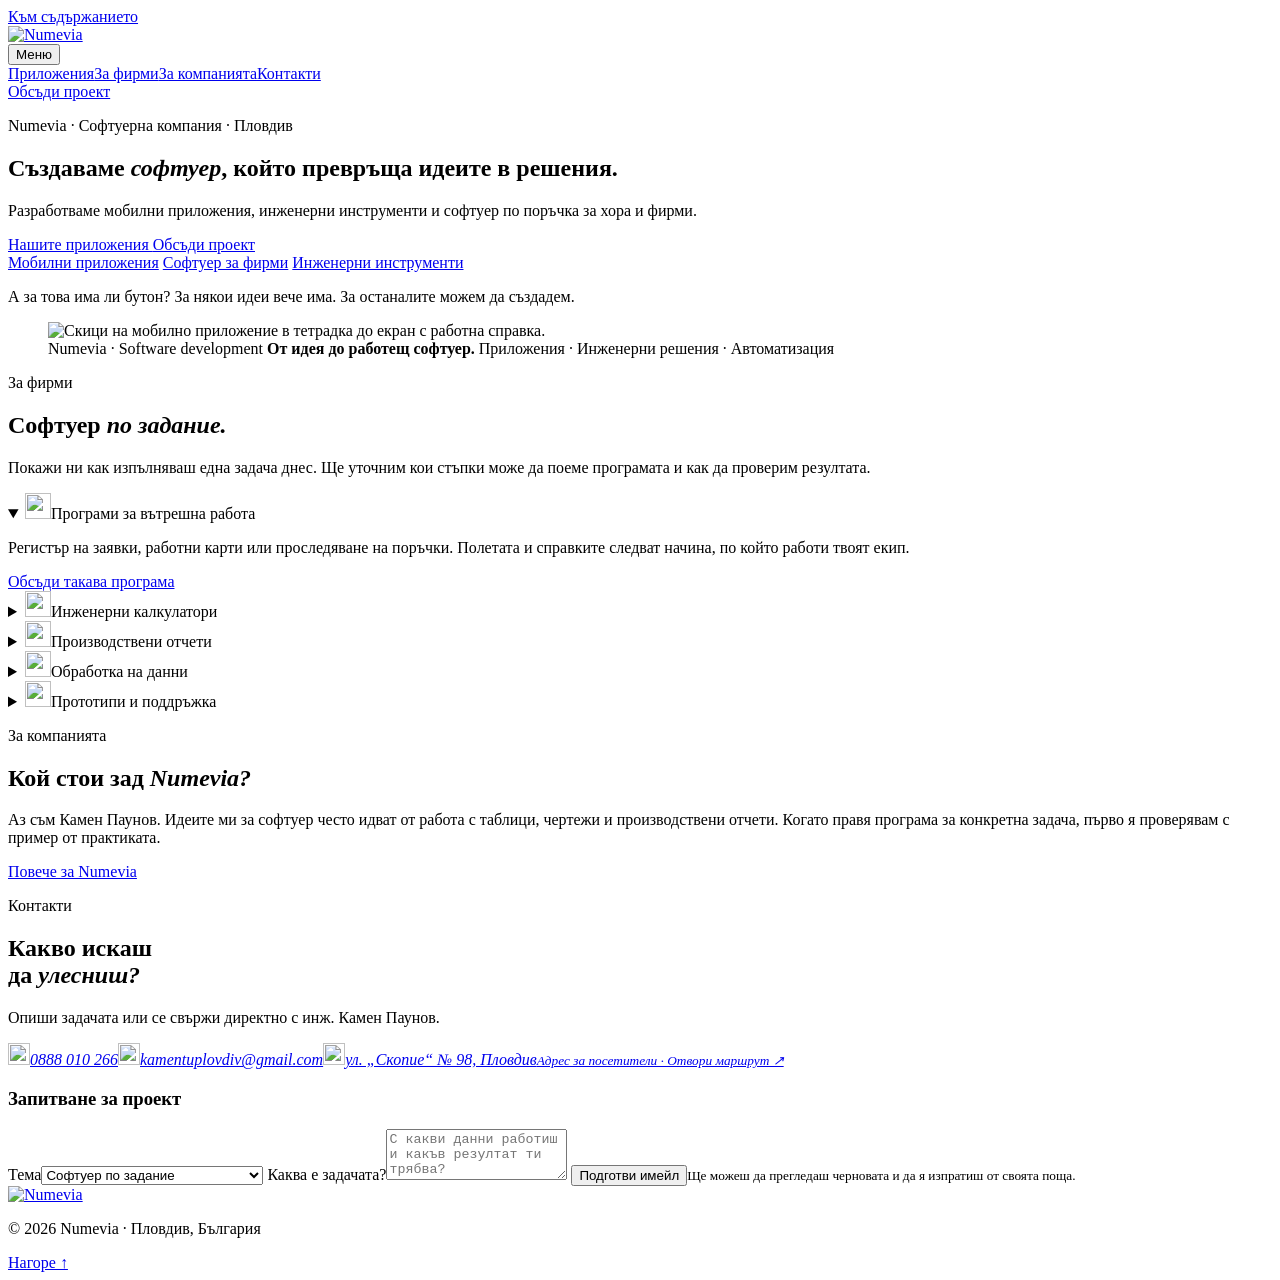
==== commit e3fdfd96: "Strengthen software-company identity on Numevia homepage" ====
--- a/index.html
+++ b/index.html
@@ -5,13 +5,13 @@
   <title>Numevia — разработка на софтуер и приложения</title><meta name="description" content="Numevia е софтуерна компания в Пловдив. Разгледай собствените продукти или предложи идея за софтуер по поръчка.">
   <meta name="theme-color" content="#f8f7f2"><link rel="canonical" href="https://kamentuplovdiv-stack.github.io/numeviasoft/">
   <meta property="og:type" content="website"><meta property="og:locale" content="bg_BG">
-  <meta property="og:title" content="Numevia — софтуерна компания"><meta property="og:description" content="Numevia е софтуерна компания в Пловдив. Разгледай собствените продукти или предложи идея за софтуер по поръчка.">
+  <meta property="og:title" content="Numevia — разработка на софтуер и приложения"><meta property="og:description" content="Numevia е софтуерна компания в Пловдив. Разгледай собствените продукти или предложи идея за софтуер по поръчка.">
   <meta property="og:url" content="https://kamentuplovdiv-stack.github.io/numeviasoft/"><meta property="og:image" content="https://kamentuplovdiv-stack.github.io/numeviasoft/visuals/numevia-studio-share.jpg">
   <meta name="twitter:card" content="summary_large_image">
   <link rel="icon" type="image/png" href="/numeviasoft/visuals/numevia-favicon.png">
   <link rel="preload" href="/numeviasoft/fonts/inter.woff2" as="font" type="font/woff2" crossorigin>
   <link rel="stylesheet" href="/numeviasoft/bug-game.css">
-  <link rel="stylesheet" href="/numeviasoft/style.css?v=studio8">
+  <link rel="stylesheet" href="/numeviasoft/style.css?v=studio9">
   <noscript><link rel="stylesheet" href="/numeviasoft/noscript.css"></noscript>
   <script defer src="/numeviasoft/app.js?v=studio6"></script>
 <script defer src="/numeviasoft/bug-game.js?v=studio6"></script>
@@ -29,7 +29,7 @@
 </div></header>
 <main id="main"><section class="wrap hero" id="home" aria-labelledby="home-title">
   <div class="hero-copy">
-    <p class="kicker">Numevia <span>·</span> Разработка на софтуер</p>
+    <p class="kicker">Numevia <span>·</span> Софтуерна компания <span>·</span> Пловдив</p>
     <h1 id="home-title">Създаваме <em>софтуер</em>, който превръща идеите в решения.</h1>
     <p class="lead">Разработваме мобилни приложения, инженерни инструменти и софтуер по поръчка за хора и фирми.</p>
     <div class="actions" id="product">
@@ -43,7 +43,14 @@
     </nav>
     <p class="hero-aside">А за това има ли бутон? <span>За някои идеи вече има. За останалите можем да създадем.</span></p>
   </div>
-  <img class="studio-photo" src="/numeviasoft/visuals/studio-workspace.webp" width="1400" height="1050" alt="Скици на мобилно приложение в тетрадка до екран с работна справка." fetchpriority="high">
+  <figure class="hero-visual">
+    <img class="studio-photo" src="/numeviasoft/visuals/studio-workspace.webp" width="1400" height="1050" alt="Скици на мобилно приложение в тетрадка до екран с работна справка." fetchpriority="high">
+    <figcaption class="hero-visual-caption">
+      <span class="hero-visual-overline">Numevia · Software development</span>
+      <strong>От идея до работещ софтуер.</strong>
+      <span class="hero-visual-detail">Приложения <span aria-hidden="true">·</span> Инженерни решения <span aria-hidden="true">·</span> Автоматизация</span>
+    </figcaption>
+  </figure>
 </section>
 <section class="tint" id="services"><div class="wrap split section"><div><p class="kicker">За фирми</p><h2>Софтуер <em>по задание.</em></h2><p class="lead">Покажи ни как изпълняваш една задача днес. Ще уточним кои стъпки може да поеме програмата и как да проверим резултата.</p></div>
   <div class="rows">
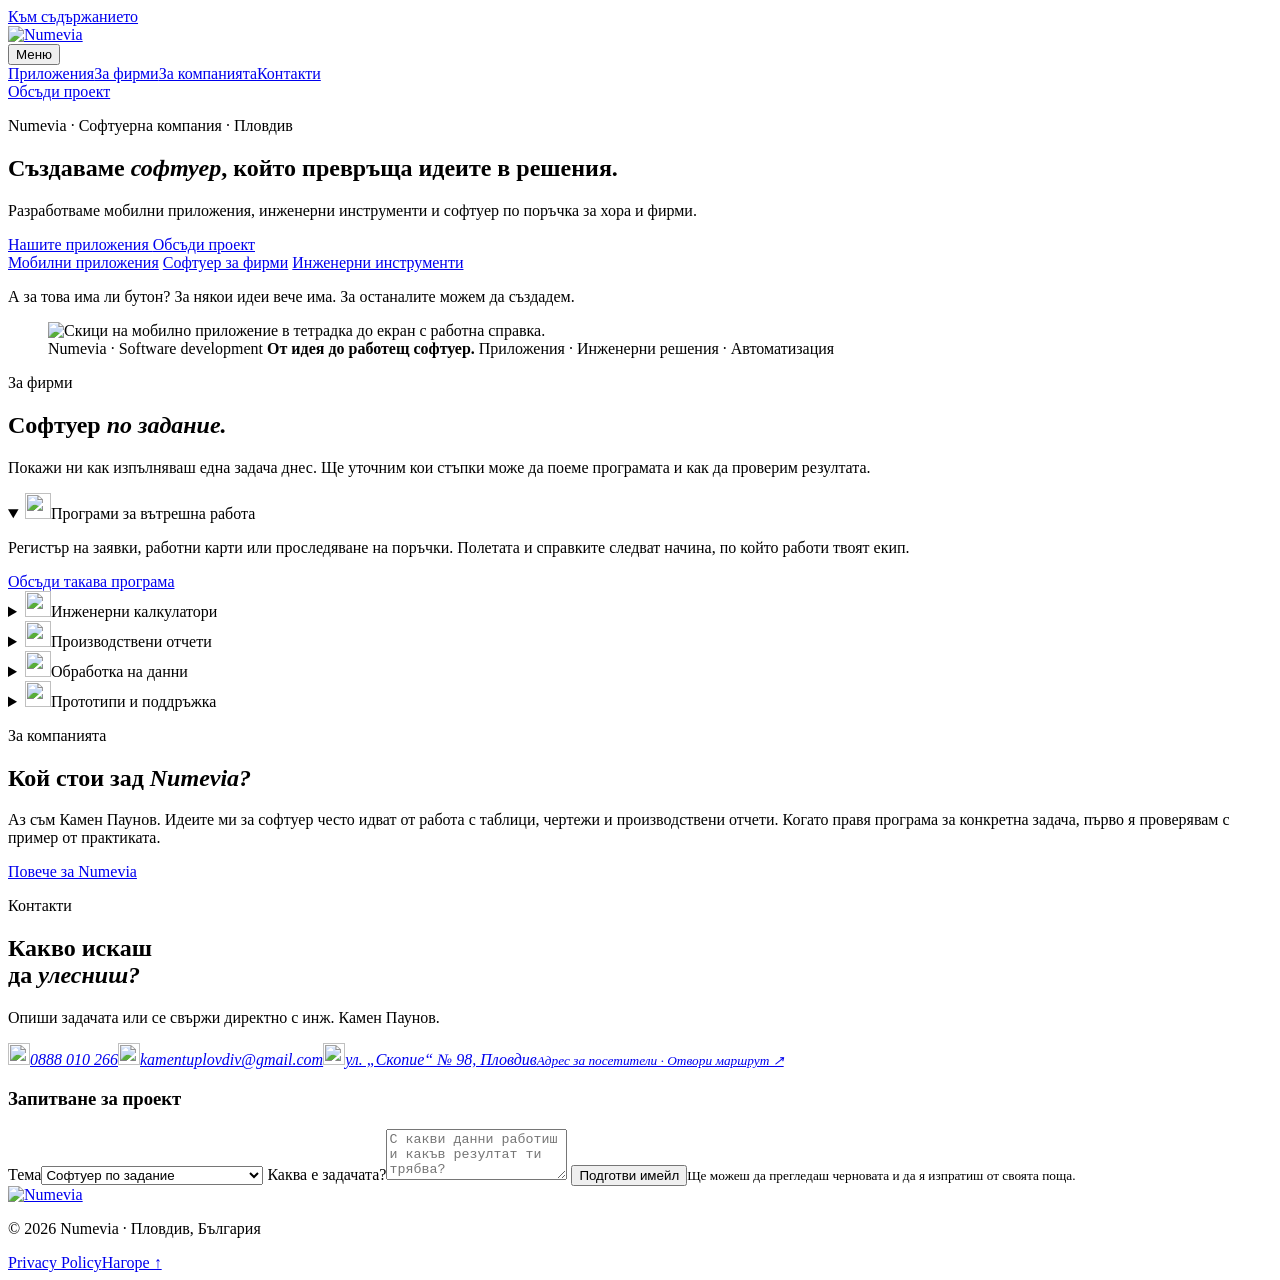
==== commit 0075eb24: "Link EngineerOne privacy policy and clarify lifetime plan" ====
--- a/index.html
+++ b/index.html
@@ -90,5 +90,5 @@
   </div>
 </dialog>
 </main>
-<footer class="foot"><div class="wrap foot-inner"><a class="logo" href="/numeviasoft/" aria-label="Numevia — начало"><img src="/numeviasoft/visuals/numevia-logo.png?v=original-447" width="447" height="268" alt="Numevia"></a><p>© 2026 Numevia · Пловдив, България</p><a class="textlink" href="#top">Нагоре ↑</a></div></footer>
+<footer class="foot"><div class="wrap foot-inner"><a class="logo" href="/numeviasoft/" aria-label="Numevia — начало"><img src="/numeviasoft/visuals/numevia-logo.png?v=original-447" width="447" height="268" alt="Numevia"></a><p>© 2026 Numevia · Пловдив, България</p><a class="textlink" href="/numeviasoft/privacy-policy.html" lang="en">Privacy Policy</a><a class="textlink" href="#top">Нагоре ↑</a></div></footer>
 </body></html>
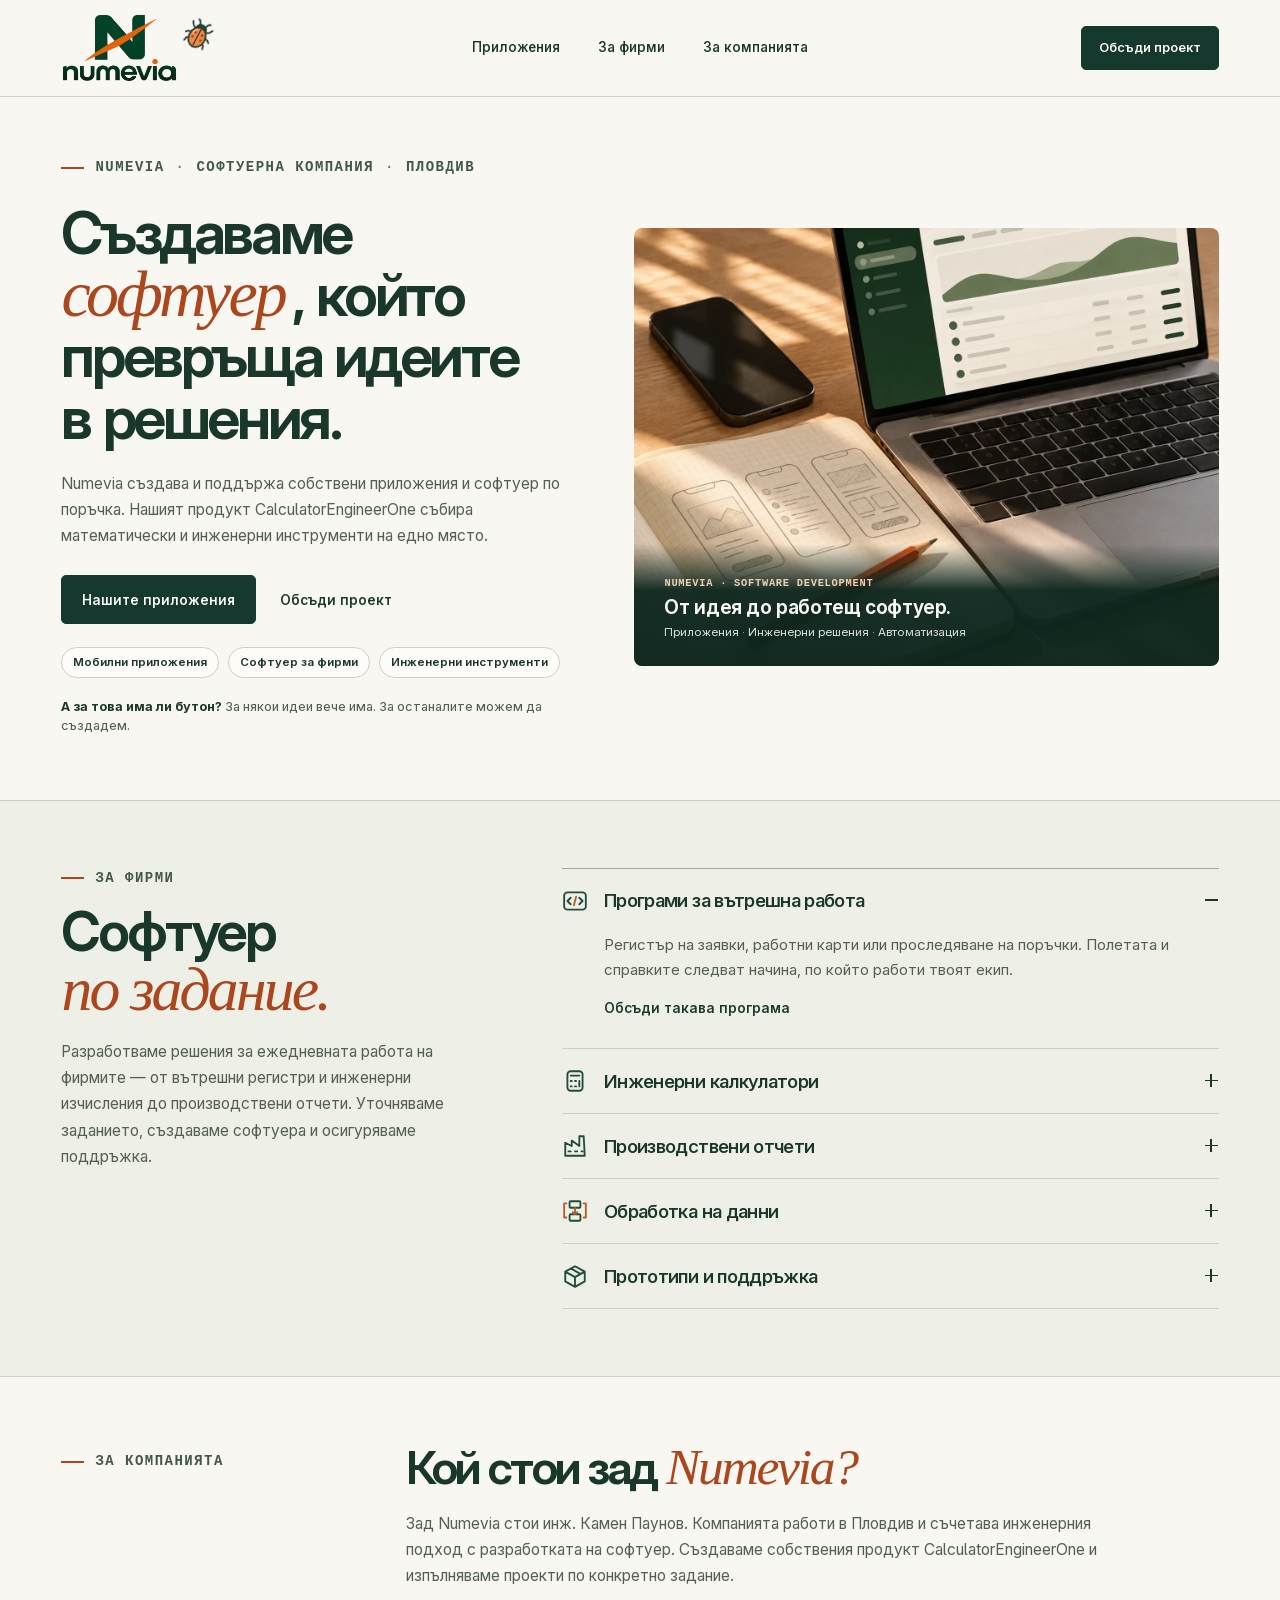
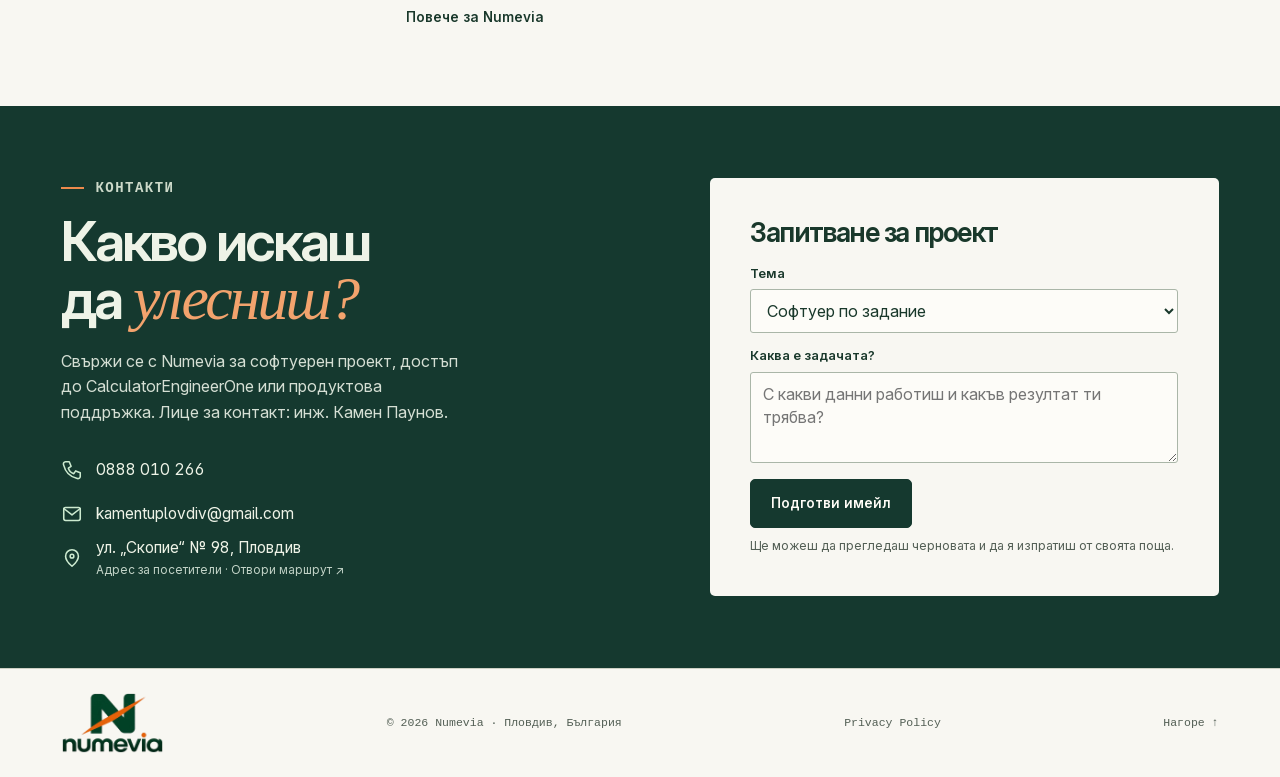
==== commit cb1ab120: "Present Numevia and CalculatorEngineerOne as operating company and product; sync portable site" ====
--- a/index.html
+++ b/index.html
@@ -2,49 +2,49 @@
 <html lang="bg">
 <head>
   <meta charset="utf-8"><meta name="viewport" content="width=device-width,initial-scale=1">
-  <title>Numevia — разработка на софтуер и приложения</title><meta name="description" content="Numevia е софтуерна компания в Пловдив. Разгледай собствените продукти или предложи идея за софтуер по поръчка.">
+  <title>Numevia — разработка на софтуер и приложения</title><meta name="description" content="Numevia е софтуерна компания в Пловдив. Създаваме и поддържаме CalculatorEngineerOne, мобилни приложения и софтуер по поръчка за бизнеса.">
   <meta name="theme-color" content="#f8f7f2"><link rel="canonical" href="https://kamentuplovdiv-stack.github.io/numeviasoft/">
   <meta property="og:type" content="website"><meta property="og:locale" content="bg_BG">
-  <meta property="og:title" content="Numevia — разработка на софтуер и приложения"><meta property="og:description" content="Numevia е софтуерна компания в Пловдив. Разгледай собствените продукти или предложи идея за софтуер по поръчка.">
+  <meta property="og:title" content="Numevia — разработка на софтуер и приложения"><meta property="og:description" content="Numevia е софтуерна компания в Пловдив. Създаваме и поддържаме CalculatorEngineerOne, мобилни приложения и софтуер по поръчка за бизнеса.">
   <meta property="og:url" content="https://kamentuplovdiv-stack.github.io/numeviasoft/"><meta property="og:image" content="https://kamentuplovdiv-stack.github.io/numeviasoft/visuals/numevia-studio-share.jpg">
   <meta name="twitter:card" content="summary_large_image">
-  <link rel="icon" type="image/png" href="/numeviasoft/visuals/numevia-favicon.png">
-  <link rel="preload" href="/numeviasoft/fonts/inter.woff2" as="font" type="font/woff2" crossorigin>
-  <link rel="stylesheet" href="/numeviasoft/bug-game.css">
-  <link rel="stylesheet" href="/numeviasoft/style.css?v=studio9">
-  <noscript><link rel="stylesheet" href="/numeviasoft/noscript.css"></noscript>
-  <script defer src="/numeviasoft/app.js?v=studio6"></script>
-<script defer src="/numeviasoft/bug-game.js?v=studio6"></script>
+  <link rel="icon" type="image/png" href="./visuals/numevia-favicon.png">
+  <link rel="preload" href="./fonts/inter.woff2" as="font" type="font/woff2" crossorigin>
+  <link rel="stylesheet" href="./bug-game.css">
+  <link rel="stylesheet" href="./style.css?v=20261120">
+  <noscript><link rel="stylesheet" href="./noscript.css"></noscript>
+  <script defer src="./app.js?v=20261120"></script>
+<script defer src="./bug-game.js?v=20261120"></script>
 </head>
 <body data-page="index">
 <a class="skip" href="#main">Към съдържанието</a>
 <header class="head" id="top"><div class="wrap head-inner">
-  <div class="studio-signature"><a class="logo" href="/numeviasoft/" aria-label="Numevia — начало"><img src="/numeviasoft/visuals/numevia-logo.png?v=original-447" width="447" height="268" alt="Numevia"></a><button class="bug-launch" type="button" id="bug-launch" hidden aria-label="Хвани бъга — игра за 15 секунди" aria-haspopup="dialog" aria-controls="bug-game">
-  <img src="/numeviasoft/icons/studio-bug.svg" alt="" width="31" height="33">
+  <div class="studio-signature"><a class="logo" href="./" aria-label="Numevia — начало"><img src="./visuals/numevia-logo.png?v=original-447" width="447" height="268" alt="Numevia"></a><button class="bug-launch" type="button" id="bug-launch" hidden aria-label="Хвани бъга — игра за 15 секунди" aria-haspopup="dialog" aria-controls="bug-game">
+  <img src="./icons/studio-bug.svg" alt="" width="31" height="33">
   <span aria-hidden="true">Хвани бъга</span>
 </button></div>
   <button class="menu" type="button" aria-controls="navigation" aria-expanded="false">Меню <i></i></button>
-  <nav id="navigation" aria-label="Основна навигация"><a href="/numeviasoft/products.html" data-nav="products">Приложения</a><a href="/numeviasoft/#services" data-nav="services">За фирми</a><a href="/numeviasoft/studio.html" data-nav="studio">За компанията</a><a class="mobile-contact" href="/numeviasoft/#contact">Контакти</a></nav>
-  <a class="button head-cta" href="/numeviasoft/#contact">Обсъди проект <i class="arr ne"></i></a>
+  <nav id="navigation" aria-label="Основна навигация"><a href="./products.html" data-nav="products">Приложения</a><a href="./#services" data-nav="services">За фирми</a><a href="./studio.html" data-nav="studio">За компанията</a><a class="mobile-contact" href="./#contact">Контакти</a></nav>
+  <a class="button head-cta" href="./#contact">Обсъди проект</a>
 </div></header>
 <main id="main"><section class="wrap hero" id="home" aria-labelledby="home-title">
   <div class="hero-copy">
     <p class="kicker">Numevia <span>·</span> Софтуерна компания <span>·</span> Пловдив</p>
     <h1 id="home-title">Създаваме <em>софтуер</em>, който превръща идеите в решения.</h1>
-    <p class="lead">Разработваме мобилни приложения, инженерни инструменти и софтуер по поръчка за хора и фирми.</p>
+    <p class="lead">Numevia създава и поддържа собствени приложения и софтуер по поръчка. Нашият продукт CalculatorEngineerOne събира математически и инженерни инструменти на едно място.</p>
     <div class="actions" id="product">
-      <a class="button" href="/numeviasoft/products.html">Нашите приложения <i class="arr" aria-hidden="true"></i></a>
-      <a class="textlink" href="#contact" data-topic="custom">Обсъди проект <i class="arr se" aria-hidden="true"></i></a>
+      <a class="button" href="./products.html">Нашите приложения</a>
+      <a class="textlink" href="#contact" data-topic="custom">Обсъди проект</a>
     </div>
     <nav class="software-signals" aria-label="Какъв софтуер разработваме">
-      <a href="/numeviasoft/products.html">Мобилни приложения</a>
+      <a href="./products.html">Мобилни приложения</a>
       <a href="#services">Софтуер за фирми</a>
-      <a href="/numeviasoft/engineerone.html">Инженерни инструменти</a>
+      <a href="./engineerone.html">Инженерни инструменти</a>
     </nav>
     <p class="hero-aside">А за това има ли бутон? <span>За някои идеи вече има. За останалите можем да създадем.</span></p>
   </div>
   <figure class="hero-visual">
-    <img class="studio-photo" src="/numeviasoft/visuals/studio-workspace.webp" width="1400" height="1050" alt="Скици на мобилно приложение в тетрадка до екран с работна справка." fetchpriority="high">
+    <img class="studio-photo" src="./visuals/studio-workspace.webp" width="1400" height="1050" alt="Скици на мобилно приложение в тетрадка до екран с работна справка." fetchpriority="high">
     <figcaption class="hero-visual-caption">
       <span class="hero-visual-overline">Numevia · Software development</span>
       <strong>От идея до работещ софтуер.</strong>
@@ -52,22 +52,22 @@
     </figcaption>
   </figure>
 </section>
-<section class="tint" id="services"><div class="wrap split section"><div><p class="kicker">За фирми</p><h2>Софтуер <em>по задание.</em></h2><p class="lead">Покажи ни как изпълняваш една задача днес. Ще уточним кои стъпки може да поеме програмата и как да проверим резултата.</p></div>
+<section class="tint" id="services"><div class="wrap split section"><div><p class="kicker">За фирми</p><h2>Софтуер <em>по задание.</em></h2><p class="lead">Разработваме решения за ежедневната работа на фирмите — от вътрешни регистри и инженерни изчисления до производствени отчети. Уточняваме заданието, създаваме софтуера и осигуряваме поддръжка.</p></div>
   <div class="rows">
-    <details open><summary><img src="/numeviasoft/icons/code.svg" width="26" height="26" alt="">Програми за вътрешна работа<i class="plus"></i></summary><div><p>Регистър на заявки, работни карти или проследяване на поръчки. Полетата и справките следват начина, по който работи твоят екип.</p><a class="textlink" data-topic="custom" href="#contact">Обсъди такава програма <i class="arr ne"></i></a></div></details>
-    <details><summary><img src="/numeviasoft/icons/calculator.svg" width="26" height="26" alt="">Инженерни калкулатори<i class="plus"></i></summary><div><p>Превръщаме формула или таблица в инструмент с ясни единици, гранични стойности и контролен пример.</p><a class="textlink" data-topic="engineering" href="#contact">Обсъди калкулатор <i class="arr ne"></i></a></div></details>
-    <details><summary><img src="/numeviasoft/icons/factory.svg" width="26" height="26" alt="">Производствени отчети<i class="plus"></i></summary><div><p>Въвеждане на количества, операции и отклонения по смени. Получаваш справка по изделие, период или работно място.</p><a class="textlink" data-topic="production" href="#contact">Обсъди отчет <i class="arr ne"></i></a></div></details>
-    <details><summary><img src="/numeviasoft/icons/automation.svg" width="26" height="26" alt="">Обработка на данни<i class="plus"></i></summary><div><p>Обединяване на еднотипни таблици, откриване на липсващи стойности и подготовка на данните за следващата справка.</p><a class="textlink" data-topic="automation" href="#contact">Обсъди автоматизация <i class="arr ne"></i></a></div></details>
-    <details><summary><img src="/numeviasoft/icons/prototype.svg" width="26" height="26" alt="">Прототипи и поддръжка<i class="plus"></i></summary><div><p>Изпробваш основната операция с примерни данни. По обратната връзка уточняваме следващите функции и нужната поддръжка.</p><a class="textlink" data-topic="prototype" href="#contact">Обсъди прототип <i class="arr ne"></i></a></div></details></div></div></section>
-<section class="wrap about section" id="about"><p class="kicker">За компанията</p><div><h2>Кой стои зад <em>Numevia?</em></h2><p class="lead">Аз съм Камен Паунов. Идеите ми за софтуер често идват от работа с таблици, чертежи и производствени отчети. Когато правя програма за конкретна задача, първо я проверявам с пример от практиката.</p><a class="textlink" href="/numeviasoft/studio.html">Повече за Numevia <i class="arr"></i></a></div></section><section class="contact" id="contact" aria-labelledby="contact-title"><div class="wrap contact-layout">
-  <div><p class="kicker light">Контакти</p><h2 id="contact-title">Какво искаш<br>да <em>улесниш?</em></h2><p class="contact-copy">Опиши задачата или се свържи директно с инж. Камен Паунов.</p>
-    <address><a href="tel:+359888010266"><img src="/numeviasoft/icons/phone.svg" width="22" height="22" alt="">0888 010 266</a><a href="mailto:kamentuplovdiv@gmail.com"><img src="/numeviasoft/icons/mail.svg" width="22" height="22" alt="">kamentuplovdiv@gmail.com</a><a href="https://www.google.com/maps/dir/?api=1&amp;destination=ул.+Скопие+98,+Пловдив,+България"><img src="/numeviasoft/icons/pin.svg" width="22" height="22" alt=""><span>ул. „Скопие“ № 98, Пловдив<small>Адрес за посетители · Отвори маршрут ↗</small></span></a></address>
+    <details open><summary><img src="./icons/code.svg" width="26" height="26" alt="">Програми за вътрешна работа<i class="plus"></i></summary><div><p>Регистър на заявки, работни карти или проследяване на поръчки. Полетата и справките следват начина, по който работи твоят екип.</p><a class="textlink" data-topic="custom" href="#contact">Обсъди такава програма</a></div></details>
+    <details><summary><img src="./icons/calculator.svg" width="26" height="26" alt="">Инженерни калкулатори<i class="plus"></i></summary><div><p>Превръщаме формула или таблица в инструмент с ясни единици, гранични стойности и контролен пример.</p><a class="textlink" data-topic="engineering" href="#contact">Обсъди калкулатор</a></div></details>
+    <details><summary><img src="./icons/factory.svg" width="26" height="26" alt="">Производствени отчети<i class="plus"></i></summary><div><p>Въвеждане на количества, операции и отклонения по смени. Получаваш справка по изделие, период или работно място.</p><a class="textlink" data-topic="production" href="#contact">Обсъди отчет</a></div></details>
+    <details><summary><img src="./icons/automation.svg" width="26" height="26" alt="">Обработка на данни<i class="plus"></i></summary><div><p>Обединяване на еднотипни таблици, откриване на липсващи стойности и подготовка на данните за следващата справка.</p><a class="textlink" data-topic="automation" href="#contact">Обсъди автоматизация</a></div></details>
+    <details><summary><img src="./icons/prototype.svg" width="26" height="26" alt="">Прототипи и поддръжка<i class="plus"></i></summary><div><p>Изпробваш основната операция с примерни данни. По обратната връзка уточняваме следващите функции и нужната поддръжка.</p><a class="textlink" data-topic="prototype" href="#contact">Обсъди прототип</a></div></details></div></div></section>
+<section class="wrap about section" id="about"><p class="kicker">За компанията</p><div><h2>Кой стои зад <em>Numevia?</em></h2><p class="lead">Зад Numevia стои инж. Камен Паунов. Компанията работи в Пловдив и съчетава инженерния подход с разработката на софтуер. Създаваме собствения продукт CalculatorEngineerOne и изпълняваме проекти по конкретно задание.</p><a class="textlink" href="./studio.html">Повече за Numevia</a></div></section><section class="contact" id="contact" aria-labelledby="contact-title"><div class="wrap contact-layout">
+  <div><p class="kicker light">Контакти</p><h2 id="contact-title">Какво искаш<br>да <em>улесниш?</em></h2><p class="contact-copy">Свържи се с Numevia за софтуерен проект, достъп до CalculatorEngineerOne или продуктова поддръжка. Лице за контакт: инж. Камен Паунов.</p>
+    <address><a href="tel:+359888010266"><img src="./icons/phone.svg" width="22" height="22" alt="">0888 010 266</a><a href="mailto:kamentuplovdiv@gmail.com"><img src="./icons/mail.svg" width="22" height="22" alt="">kamentuplovdiv@gmail.com</a><a href="https://www.google.com/maps/dir/?api=1&amp;destination=ул.+Скопие+98,+Пловдив,+България"><img src="./icons/pin.svg" width="22" height="22" alt=""><span>ул. „Скопие“ № 98, Пловдив<small>Адрес за посетители · Отвори маршрут ↗</small></span></a></address>
   </div>
   <form id="brief" action="mailto:kamentuplovdiv@gmail.com" method="post" enctype="text/plain"><h3>Запитване за проект</h3>
-    <label for="topic">Тема</label><select id="topic" name="Тема"><option value="custom">Софтуер по задание</option><option value="engineering">Инженерен калкулатор</option><option value="production">Производствени отчети</option><option value="automation">Автоматизация на данни</option><option value="prototype">Прототип и поддръжка</option><option value="engineerone">Обратна връзка за EngineerOne</option><option value="other">Друг въпрос</option></select>
+    <label for="topic">Тема</label><select id="topic" name="Тема"><option value="custom">Софтуер по задание</option><option value="engineering">Инженерен калкулатор</option><option value="production">Производствени отчети</option><option value="automation">Автоматизация на данни</option><option value="prototype">Прототип и поддръжка</option><option value="engineerone">CalculatorEngineerOne — достъп и поддръжка</option><option value="other">Друг въпрос</option></select>
     <label for="message">Каква е задачата?</label><textarea id="message" name="Задача" rows="3" minlength="10" maxlength="2500" required aria-describedby="brief-help brief-error" placeholder="С какви данни работиш и какъв резултат ти трябва?"></textarea>
-    <p id="brief-error" role="alert" hidden></p><button class="button" type="submit">Подготви имейл <i class="arr"></i></button><small id="brief-help">Ще можеш да прегледаш черновата и да я изпратиш от своята поща.</small>
-    <div id="brief-result" hidden><h4 id="draft-title" tabindex="-1">Чернова на запитването</h4><label for="prepared">Текст на имейла</label><textarea id="prepared" readonly rows="4"></textarea><div class="actions"><a id="send-mail" class="button" href="mailto:kamentuplovdiv@gmail.com">Отвори в пощата <i class="arr ne"></i></a><button type="button" class="textlink" id="copy">Копирай текста</button></div><span role="status" id="copy-status"></span></div>
+    <p id="brief-error" role="alert" hidden></p><button class="button" type="submit">Подготви имейл</button><small id="brief-help">Ще можеш да прегледаш черновата и да я изпратиш от своята поща.</small>
+    <div id="brief-result" hidden><h4 id="draft-title" tabindex="-1">Чернова на запитването</h4><label for="prepared">Текст на имейла</label><textarea id="prepared" readonly rows="4"></textarea><div class="actions"><a id="send-mail" class="button" href="mailto:kamentuplovdiv@gmail.com">Отвори в пощата</a><button type="button" class="textlink" id="copy">Копирай текста</button></div><span role="status" id="copy-status"></span></div>
   </form></div></section>
 <dialog class="bug-game" id="bug-game" aria-labelledby="bug-title" aria-describedby="bug-help">
   <div class="bug-heading">
@@ -81,7 +81,7 @@
   </div>
   <div class="bug-arena">
     <button class="bug-target" type="button" aria-label="Хвани бръмбарчето">
-      <img src="/numeviasoft/icons/studio-bug.svg" alt="" width="45" height="48">
+      <img src="./icons/studio-bug.svg" alt="" width="45" height="48">
     </button>
     <div class="bug-finish" hidden>
       <p id="bug-result" role="status"></p>
@@ -90,5 +90,5 @@
   </div>
 </dialog>
 </main>
-<footer class="foot"><div class="wrap foot-inner"><a class="logo" href="/numeviasoft/" aria-label="Numevia — начало"><img src="/numeviasoft/visuals/numevia-logo.png?v=original-447" width="447" height="268" alt="Numevia"></a><p>© 2026 Numevia · Пловдив, България</p><a class="textlink" href="/numeviasoft/privacy-policy.html" lang="en">Privacy Policy</a><a class="textlink" href="#top">Нагоре ↑</a></div></footer>
+<footer class="foot"><div class="wrap foot-inner"><a class="logo" href="./" aria-label="Numevia — начало"><img src="./visuals/numevia-logo.png?v=original-447" width="447" height="268" alt="Numevia"></a><p>© 2026 Numevia · Пловдив, България</p><a class="textlink" href="./privacy-policy.html" lang="en">Privacy Policy</a><a class="textlink" href="#top">Нагоре ↑</a></div></footer>
 </body></html>
--- a/bug-game.css
+++ b/bug-game.css
@@ -0,0 +1,26 @@
+.studio-signature { display: flex; align-items: center; justify-self: start; }
+.bug-launch, .bug-target, .bug-close { display: grid; place-items: center; padding: 0; border: 0; background: transparent; color: var(--ink); }
+.bug-launch { position: relative; align-self: flex-start; width: 44px; height: 44px; margin-left: -2px; }
+.bug-launch img { transform: rotate(28deg); }
+.bug-launch span { pointer-events: none; position: absolute; left: 75%; top: 3px; white-space: nowrap; background: var(--forest); color: white; border-radius: 4px; padding: 5px 9px; font-size: .72rem; opacity: 0; }
+.bug-launch:focus-visible span { opacity: 1; }
+@media (hover:hover) { .bug-launch:hover span { opacity: 1; } }
+@media (prefers-reduced-motion:no-preference) {
+  .bug-launch img { animation: peek-out .8s ease-out both; }
+  @keyframes peek-out { from { opacity: 0; transform: translate(-9px,8px) rotate(4deg); } to { opacity: 1; transform: rotate(28deg); } }
+}
+
+.bug-game { width: min(460px,calc(100% - 24px)); max-height: calc(100dvh - 24px); padding: clamp(18px,4vw,30px); border: 1px solid var(--line); border-radius: 12px; color: var(--ink); background: var(--paper); box-shadow: 0 20px 90px #102a2144; }
+.bug-game::backdrop { background: #10281fe0; }
+.bug-heading, .bug-stats { display: flex; justify-content: space-between; align-items: center; gap: 12px; }
+.bug-heading h2 { font-size: clamp(1.8rem,5vw,2.4rem); }
+.bug-close { flex: 0 0 44px; height: 44px; font: 400 1.7rem/1 var(--sans); border: 1px solid var(--line); border-radius: 50%; }
+.bug-close:hover { background: var(--tint); }
+#bug-help { color: var(--muted); font-size: .9rem; line-height: 1.5; margin: 8px 0 18px; }
+.bug-stats { font: .76rem/1.5 var(--mono); margin-bottom: 8px; }
+.bug-stats b { font-weight: 650; font-variant-numeric: tabular-nums; }
+.bug-arena { position: relative; height: clamp(150px,35dvh,270px); overflow: hidden; border-radius: 6px; border: 1px solid #9eac98; background: radial-gradient(#adbaaa 1px,transparent 1.2px) 0 0/16px 16px, #e7ecdf; }
+.bug-target { position: absolute; left: var(--bug-x,50%); top: var(--bug-y,50%); transform: translate(-50%,-50%); width: 56px; height: 56px; border-radius: 50%; touch-action: manipulation; }
+.bug-target img { pointer-events: none; transform: rotate(var(--bug-angle,18deg)); filter: drop-shadow(1px 2px 1px #24453936); }
+.bug-finish { position: absolute; inset: 0; display: grid; place-content: center; justify-items: center; gap: 16px; background: #edf1e5ed; }
+#bug-result { font-size: 1.25rem; font-weight: 630; }
--- a/style.css
+++ b/style.css
@@ -0,0 +1,424 @@
+@font-face {
+  font-family: Inter; src: url("./fonts/inter.woff2") format("woff2");
+  font-weight: 100 900; font-style: normal; font-display: swap;
+}
+:root {
+  --paper: #f8f7f2; --white: #fdfcf8; --tint: #eeefe7;
+  --ink: #19382b; --muted: #535f55; --line: #cdd1c5;
+  --accent: #ac461d; --orange: #ec8a4c; --forest: #15392f;
+  --sans: Inter, Arial, sans-serif; --serif: Georgia, "Times New Roman", serif;
+  --mono: ui-monospace, "SFMono-Regular", Consolas, "Liberation Mono", monospace;
+  --gutter: clamp(20px, 4.8vw, 78px);
+}
+*, *::before, *::after { box-sizing: border-box; }
+html { -webkit-text-size-adjust: 100%; }
+body { margin: 0; background: var(--paper); color: var(--ink); font: 16px/1.58 var(--sans); -webkit-font-smoothing: antialiased; }
+a { color: inherit; text-decoration: none; }
+button,input,select,textarea { font: inherit; }
+button,summary,select { cursor: pointer; }
+button { color: inherit; }
+img { display: block; max-width: 100%; }
+figure,h1,h2,h3,h4,p { margin: 0; }
+h1,h2,h3 { font-weight: 630; letter-spacing: -.058em; line-height: 1.05; text-wrap: balance; }
+h1 { font-size: clamp(3.3rem,6.3vw,6.4rem); }
+h2 { font-size: clamp(2.45rem,4.3vw,4.35rem); }
+h3 { font-size: clamp(1.35rem,2.5vw,2.5rem); }
+h1 em,h2 em { color: var(--accent); font: italic 400 1.12em/.92 var(--serif); letter-spacing: -.045em; }
+p { overflow-wrap: break-word; }
+[hidden] { display: none !important; }
+:focus-visible { outline: 3px solid #b75421; outline-offset: 4px; }
+::selection { background: #f3c59a; color: #173a2c; }
+.sr,.skip:not(:focus) { position: absolute; width: 1px; height: 1px; clip-path: inset(50%); overflow: hidden; white-space: nowrap; }
+.skip:focus { position: absolute; z-index: 10; top: 6px; left: 8px; background: var(--forest); color: white; padding: 10px; }
+.wrap { width: min(calc(100% - 2 * var(--gutter)),1400px); margin-inline: auto; }
+section[id],#contact { scroll-margin-top: 16px; }
+.kicker,.crumb,.product-meta,.robot-plate>span,.brand-sheet figcaption,.section-nav { font-family: var(--mono); }
+.kicker { display: flex; align-items: center; gap: 11px; color: #425849; text-transform: uppercase; font-weight: 600; font-size: .68rem; letter-spacing: .105em; line-height: 1.5; }
+.kicker::before { content: ""; width: 23px; height: 2px; background: var(--accent); flex: none; }
+.kicker span { color: #777d72; }
+.kicker.light { color: #ccd9c9; }
+.kicker.light::before { background: var(--orange); }
+.period { color: var(--accent); }
+.arr { display: inline-block; width: 17px; height: 14px; position: relative; flex: none; }
+.arr::before,.arr::after { position: absolute; content: ""; }
+.arr::before { left: 0; top: 6px; width: 15px; height: 1.6px; background: currentColor; }
+.arr::after { height: 8px; width: 8px; right: 2px; top: 2.8px; border-right: 1.6px solid; border-top: 1.6px solid; transform: rotate(45deg); }
+.arr.ne { transform: rotate(-45deg); }.arr.se { transform: rotate(45deg); }
+.actions { display: flex; align-items: center; flex-wrap: wrap; gap: 12px 24px; }
+.button,.textlink { display: inline-flex; align-items: center; justify-content: center; min-height: 44px; gap: 12px; font: 580 .85rem/1.35 var(--sans); }
+.button { border: 1px solid var(--forest); border-radius: 5px; background: var(--forest); color: #fffdf7; min-height: 49px; padding: 13px 20px; }
+.button:hover { background: #2c503d; }
+.button.pale { background: #f3f3e7; border-color: #f3f3e7; color: var(--ink); }
+.button.pale:hover { background: #e1e6d8; }
+.textlink { background: transparent; border: 0; padding: 6px 0; text-align: left; }
+.textlink:hover { color: var(--accent); }
+.head { position: relative; z-index: 4; background: var(--paper); border-bottom: 1px solid var(--line); }
+.head-inner { display: grid; align-items: center; grid-template-columns: 1fr auto 1fr; gap: 24px; min-height: 96px; }
+.logo { display: inline-flex; align-items: center; width: fit-content; min-height: 44px; }
+.logo img { width: 117px; height: auto; }
+.head-inner nav { display: flex; align-items: center; gap: clamp(22px,3vw,52px); }
+.head-inner nav a { position: relative; display: inline-flex; align-items: center; min-height: 44px; font-size: .84rem; font-weight: 540; }
+.head-inner nav a:hover,.head-inner nav a[aria-current] { color: var(--accent); }
+.head-inner nav a[aria-current]::after { position: absolute; content: ""; bottom: 3px; left: 0; width: 24px; height: 2px; background: var(--accent); }
+.head-cta { justify-self: end; min-height: 44px; padding: 10px 17px; font-size: .8rem; }
+.menu,.head-inner nav .mobile-contact { display: none; }
+.hero { display: grid; grid-template-columns: minmax(0,.94fr) minmax(0,1.06fr); align-items: center; gap: clamp(30px,4.3vw,76px); padding-block: clamp(40px,4.7vw,78px) clamp(47px,5vw,82px); }
+.hero h1 { font-size: clamp(3.55rem,5.95vw,6.1rem); line-height: .99; letter-spacing: -.064em; margin: 24px 0 23px; }
+.hero h1 em { display: inline-block; padding-right: .1em; }
+.lead,.prose p { color: var(--muted); font-size: clamp(.97rem,1.13vw,1.11rem); line-height: 1.68; }
+.studio-photo { display: block; width: 100%; height: auto; border-radius: 6px; }
+.hero .lead { max-width: 465px; }
+.hero .actions { margin-top: 26px; }
+/* The example stays legible as a fixed diagram before interactivity loads. */
+.robot-preview { min-width: 0; overflow: hidden; border: 1px solid #bfc9bb; border-radius: 7px; background: var(--white); }
+.robot-head { display: flex; align-items: center; justify-content: space-between; gap: 10px; padding: clamp(15px,2vw,28px) clamp(15px,2.1vw,31px); }
+.robot-head p { color: var(--muted); font: 600 .65rem/1.4 var(--mono); text-transform: uppercase; letter-spacing: .08em; }
+.robot-head p span { color: var(--accent); margin-inline: 2px; }
+.robot-head h2 { font-size: clamp(1.25rem,2vw,1.9rem); margin-top: 7px; line-height: 1.14; letter-spacing: -.042em; }
+.robot-link { display: flex; align-items: center; justify-content: center; gap: 6px; min-height: 44px; flex: none; font-size: .74rem; font-weight: 600; }
+.robot-link:hover { color: var(--accent); }
+.robot-link .arr { width: 15px; }
+/* The working plane uses the robot's real millimeter coordinates. */
+.robot-stage { background: #163c32; color: #ecf2df; }
+#robot-drawing { display: block; width: 100%; height: auto; user-select: none; }
+#robot-drawing.interactive #robot-area { cursor: crosshair; }
+#robot-drawing.interactive #robot-handle { cursor: grab; touch-action: none; }
+#robot-drawing.interactive #robot-handle:active { cursor: grabbing; }
+.robot-angles { display: flex; justify-content: flex-end; align-items: center; gap: 0; padding: 3px 20px 12px; color: #c4d5c5; font: .74rem/1.45 var(--mono); }
+.robot-angles span+span { margin-left: 14px; padding-left: 14px; border-left: 1px solid #577667; }
+.robot-angles b { color: #f6d1a9; font-weight: 600; font-variant-numeric: tabular-nums; }
+.robot-controls { padding: 8px clamp(14px,2.1vw,31px) 9px; }
+.robot-actions { display: flex; align-items: center; justify-content: space-between; gap: 14px; padding-bottom: 3px; }
+.robot-actions p { max-width: 270px; color: var(--muted); font-size: .78rem; line-height: 1.42; }
+#robot-motion { display: inline-flex; align-items: center; justify-content: center; gap: 6px; min-height: 44px; padding: 0 3px; flex: none; border: 0; background: transparent; color: var(--accent); font: 600 .78rem/1.3 var(--sans); }
+#robot-motion:hover { text-decoration: underline; text-underline-offset: 3px; }
+#robot-motion i { width: 0; height: 0; border-top: 4.5px solid transparent; border-bottom: 4.5px solid transparent; border-left: 7px solid currentColor; }
+#robot-motion[data-state="stop"] i { width: 8px; height: 8px; background: currentColor; border: 0; }
+#robot-motion[data-state="step"] i { box-shadow: 2px 0 currentColor; }
+.robot-coordinates { display: grid; grid-template-columns: repeat(2,minmax(0,1fr)); gap: 18px; border-top: 1px solid var(--line); padding-top: 9px; }
+.robot-label { display: flex; align-items: baseline; justify-content: space-between; gap: 5px; }
+.robot-label label { font-size: .8rem; font-weight: 650; }
+.robot-label span { font: .74rem var(--mono); color: var(--muted); font-variant-numeric: tabular-nums; }
+.robot-coordinates input { display: block; width: 100%; height: 44px; margin: 0; padding: 0; appearance: none; border: 0; background: transparent; cursor: pointer; accent-color: var(--accent); }
+.robot-coordinates input::-webkit-slider-runnable-track { height: 3px; border-radius: 2px; background: #97a69a; }
+.robot-coordinates input::-moz-range-track { height: 3px; border-radius: 2px; background: #97a69a; }
+.robot-coordinates input::-webkit-slider-thumb { appearance: none; width: 17px; height: 17px; margin-top: -7px; border-radius: 50%; background: var(--accent); border: 3px solid var(--white); box-shadow: 0 0 0 1px var(--accent); }
+.robot-coordinates input::-moz-range-thumb { box-sizing: border-box; width: 17px; height: 17px; border-radius: 50%; background: var(--accent); border: 3px solid var(--white); box-shadow: 0 0 0 1px var(--accent); }
+.section { padding-block: clamp(44px,5.2vw,82px); }
+.product-section { border-top: 1px solid var(--line); }
+.section-heading { display: flex; align-items: end; justify-content: space-between; gap: 30px; margin-bottom: 32px; }
+.section-heading .kicker,.split .kicker,.contact .kicker,.strip .kicker { margin-bottom: 14px; }
+.section-heading>p { max-width: 405px; color: var(--muted); font-size: .95rem; line-height: 1.65; }
+.section-heading>.textlink { margin-bottom: -3px; }
+.card { display: grid; grid-template-columns: minmax(0,1fr) minmax(0,1fr); border: 1px solid var(--forest); border-radius: 5px; background: var(--forest); color: #f5f4e9; overflow: hidden; }
+.product-section .card { display: block; }
+.card-info { padding: clamp(25px,3.3vw,52px); align-self: center; }
+.card-info :is(h2,h3) { font-size: clamp(2.55rem,4.4vw,4.4rem); margin: 24px 0 13px; font-weight: 560; }
+.card-info p { max-width: 475px; font-size: .95rem; color: #d3ded2; }
+.card-info .actions,.product-intro .actions { margin-top: 22px; }
+.card .textlink:hover { color: #ffc397; }
+.product-meta { display: flex; align-items: center; flex-wrap: wrap; gap: 10px; text-transform: uppercase; letter-spacing: .075em; font-size: .68rem; }
+.product-meta img { border-radius: 9px; border: 1px solid #91a696; }
+.status { border-left: 1px solid #79917f; padding-left: 11px; }
+.status::before { content: ""; display: inline-block; vertical-align: middle; width: 6px; height: 6px; margin-right: 5px; border-radius: 50%; background: var(--orange); }
+.robot-plate { position: relative; min-width: 0; display: grid; place-items: center; background: #19392f; overflow: hidden; }
+.card .robot-plate { border-left: 1px solid #486253; }
+.robot-plate img { width: 100%; height: auto; }
+.robot-plate>span { position: absolute; bottom: 13px; right: 13px; border-radius: 3px; background: #203d31; color: #eef4e6; font-size: .68rem; border: 1px solid #7c9380; padding: 5px 9px; }
+.robot-plate:hover>span { border-color: #f29e65; }
+.tint { background: var(--tint); border-block: 1px solid var(--line); }
+.split,.contact-layout,.about,.sub-grid { display: grid; align-items: start; grid-template-columns: minmax(0,.77fr) minmax(0,1.23fr); gap: clamp(32px,7vw,110px); }
+.split .lead { margin-top: 20px; max-width: 405px; }
+.rows { border-top: 1px solid #9eab9b; }
+.rows details { border-bottom: 1px solid var(--line); }
+summary { list-style: none; }
+summary::-webkit-details-marker { display: none; }
+.rows summary { display: flex; align-items: center; gap: 16px; padding-block: 16px; min-height: 64px; font-size: clamp(1rem,1.45vw,1.36rem); line-height: 1.35; letter-spacing: -.035em; font-weight: 560; }
+.rows summary:hover,.module summary:hover { color: var(--accent); }
+.rows summary img { flex: none; }
+.rows details>div { padding: 0 26px 18px 42px; color: var(--muted); font-size: .94rem; line-height: 1.65; }
+.rows details .textlink { color: var(--ink); margin-top: 4px; }
+.plus { display: inline-block; position: relative; width: 15px; height: 15px; flex: 0 0 15px; margin-left: auto; }
+.plus::before,.plus::after { content: ""; position: absolute; background: currentColor; }
+.plus::before { top: 6px; left: 1px; width: 13px; height: 1.5px; }
+.plus::after { top: .5px; left: 6.5px; width: 1.5px; height: 13px; }
+details[open]>summary .plus::after { display: none; }
+.about { grid-template-columns: minmax(0,.55fr) minmax(0,1.45fr); gap: 36px; }
+.about>.kicker { margin-top: 8px; }
+.about h2 { font-size: clamp(2.2rem,3.6vw,3.5rem); }
+.about .lead { max-width: 745px; margin: 19px 0 6px; }
+.contact,.strip { background: var(--forest); color: #eef3e7; }
+.contact-layout { padding-block: 72px; grid-template-columns: minmax(0,1fr) minmax(0,.91fr); }
+.contact h2 em { color: #f2a36d; }
+.contact-copy { max-width: 410px; margin-top: 20px; color: #d5dfd4; }
+address { display: grid; margin-top: 23px; font-style: normal; }
+address a { display: flex; align-items: center; gap: 13px; width: fit-content; min-height: 44px; font-size: .97rem; max-width: 100%; overflow-wrap: anywhere; }
+address img { flex: none; filter: brightness(0) invert(86%) sepia(13%) saturate(320%) hue-rotate(76deg); }
+address small { display: block; color: #c2d3c7; font-size: .74rem; }
+address a:hover { color: #ffc698; }
+#brief { min-width: 0; padding: clamp(22px,3.15vw,46px); background: var(--paper); color: var(--ink); border-radius: 5px; }
+#brief h3 { margin-bottom: 18px; font-size: clamp(1.55rem,2.1vw,2.2rem); }
+#brief label,.catalog-toolbar label { display: block; font-size: .8rem; font-weight: 600; margin: 13px 0 5px; }
+#brief select,#brief textarea,#module-search { display: block; width: 100%; color: var(--ink); border: 1px solid #aab6a8; background: var(--white); border-radius: 3px; padding: 10px 12px; font: 400 1rem/1.45 var(--sans); }
+#brief textarea { resize: vertical; min-height: 86px; }
+#brief>.button { margin: 16px 0 8px; }
+#brief small { display: block; color: var(--muted); font-size: .77rem; }
+#brief-error { color: #963513; margin-top: 6px; font-size: .86rem; }
+#brief [aria-invalid=true] { border: 2px solid #ac461d; }
+#brief-result { border-top: 1px solid var(--line); margin-top: 17px; padding-top: 15px; }
+#brief-result .actions { margin-top: 12px; }
+#copy-status { font-size: .82rem; }
+.foot { border-top: 1px solid var(--line); }
+.foot-inner,.strip-inner { display: flex; align-items: center; justify-content: space-between; gap: 20px; padding-block: 23px; }
+.foot-inner .logo img { width: 103px; }
+.foot-inner p,.foot-inner .textlink { color: var(--muted); font: .72rem var(--mono); }
+.strip-inner { padding-block: 48px; }
+.strip-inner h2 { font-size: clamp(2rem,3.4vw,3.45rem); }
+.strip-inner>.button { flex: none; }
+.subhead { padding-block: 24px 43px; }
+.crumb,.section-nav { display: flex; align-items: center; gap: 10px; flex-wrap: wrap; color: var(--muted); font-size: .73rem; }
+.crumb { margin-bottom: 32px; }
+.crumb a,.section-nav a { display: inline-flex; align-items: center; min-height: 40px; }
+.crumb a:hover,.section-nav a:hover { color: var(--accent); text-decoration: underline; }
+.sub-grid { grid-template-columns: minmax(0,1.15fr) minmax(0,.85fr); align-items: center; }
+.sub-grid h1 { font-size: clamp(3.15rem,6vw,6rem); margin: 18px 0; }
+.sub-grid .textlink { margin-top: 12px; }
+.actions .textlink { margin-top: 0; }
+.brand-sheet { display: grid; background: #efefe7; border: 1px solid var(--line); border-radius: 4px; overflow: hidden; }
+.brand-sheet img { margin: 31px auto 25px; width: min(61%,270px); height: auto; }
+.brand-sheet figcaption { border-top: 1px solid var(--line); padding: 10px 15px; font-size: .68rem; color: var(--muted); }
+.plain details>div,.access details>div { padding-left: 0; }
+.plain p a { color: var(--ink); text-decoration: underline; }
+.directory { padding-bottom: 72px; }
+.directory>h2 { margin: 43px 0 19px; font-size: clamp(1.7rem,2.65vw,2.8rem); }
+.model-links { display: grid; grid-template-columns: repeat(4,minmax(0,1fr)); border-block: 1px solid var(--line); }
+.model-links a { display: flex; align-items: center; gap: 10px; min-height: 70px; padding: 10px 14px; font-size: .84rem; }
+.model-links a+a { border-left: 1px solid var(--line); }
+.model-links img { flex: none; }
+.model-links i { margin-left: auto; color: var(--accent); }
+.model-links a:hover { background: var(--tint); }
+.product-intro { padding-bottom: 0; }
+.product-intro .robot-plate { border-radius: 4px; }
+.section-nav { gap: 8px 27px; padding-block: 8px; margin-top: 32px; border-top: 1px solid var(--line); }
+.prose p+p { margin-top: 13px; }
+.prose .textlink { margin-top: 10px; }
+.access summary strong { margin-left: auto; font-weight: 560; }
+.access summary small { font-size: .7rem; }
+.access summary .plus { margin-left: 2px; }
+.engineering-lab { background: var(--tint); border-top: 1px solid var(--line); padding-block: 62px; }
+.lab-heading { align-items: end; }
+.lab-heading h2 { font-size: clamp(2.5rem,4.15vw,4.35rem); letter-spacing: -.055em; margin-top: 14px; }
+.lab-heading>p { color: var(--muted); font-size: .94rem; max-width: 340px; }
+.lab-choice { border: 1px solid var(--line); border-radius: 4px; background: var(--paper); font-family: var(--sans); }
+.lab-choice.selected { border: 2px solid var(--accent); box-shadow: none; }
+.lab-choice:not(.selected) { padding: 1px; }
+.choice-copy strong { font-weight: 600; font-size: 1.03rem; margin: 0 0 5px; }
+.lab-panel { border-radius: 5px; box-shadow: none; }
+.lab-topbar,.lab-controls,.lab-bottom { background: var(--paper); }
+.lab-tools button,.lab-segment button,#lab-copy { min-height: 44px; }
+.lab-note { color: var(--muted); font-size: .82rem; }
+.catalog-toolbar { display: flex; align-items: end; flex-wrap: wrap; justify-content: space-between; gap: 15px; margin-bottom: 13px; }
+.catalog-toolbar label { flex: 0 1 360px; margin: 0; }
+#module-search { margin-top: 6px; }
+.filters { display: flex; flex-wrap: wrap; gap: 6px; }
+.filters button { min-height: 44px; padding: 8px 12px; color: var(--ink); background: transparent; border: 1px solid #b5bdaf; border-radius: 3px; font-size: .8rem; }
+.filters button.active { color: white; background: var(--forest); border-color: var(--forest); }
+#catalog-count { margin-bottom: 11px; font: .72rem/1.6 var(--mono); color: var(--muted); }
+.module-list { display: grid; grid-template-columns: repeat(2,minmax(0,1fr)); align-items: start; gap: 0 34px; }
+.module { min-width: 0; border-top: 1px solid var(--line); }
+.module summary { display: flex; gap: 13px; align-items: flex-start; padding-block: 17px; }
+.module summary img { flex: 0 0 25px; margin-top: 2px; }
+.module summary .plus { margin-top: 4px; }
+.module summary strong,.module summary small { display: block; }
+.module summary strong { font-size: 1rem; line-height: 1.4; font-weight: 600; }
+.module summary small,.module>p { color: var(--muted); font-size: .85rem; line-height: 1.55; }
+.module>p { padding: 0 20px 16px 38px; }
+#no-results { border: 1px dashed #a9b4a6; padding: 22px; }
+#no-results h3 { font-size: 1.4rem; }
+@media (min-width:960px) {
+  .product-section .card-info { display: grid; grid-template-columns: minmax(0,1fr) auto; align-items: center; column-gap: 40px; }
+  .product-section .product-meta,.product-section h3,.product-section .card-info p { grid-column: 1; }
+  .product-section .card-info .actions { grid-column: 2; grid-row: 1 / 4; margin: 0; }
+}
+@media (max-width:999px) {
+  .head-inner { min-height: 85px; gap: 20px; }
+  .head-inner .logo img { width: 105px; }
+  .hero { gap: 25px; }
+  .actions { gap: 9px 15px; }
+  .button { padding-inline: 15px; }
+  .model-links { grid-template-columns: repeat(2,minmax(0,1fr)); }
+  .model-links a:nth-child(odd) { border-left: 0; }
+  .model-links a:nth-child(n+3) { border-top: 1px solid var(--line); }
+}
+@media (max-width:780px) {
+  .hero,.contact-layout,.split,.sub-grid { grid-template-columns: 1fr; gap: 28px; }
+  .hero { padding-block: 34px 38px; }
+  .hero h1 { font-size: clamp(3.5rem,10.3vw,5rem); margin: 18px 0 14px; }
+  .hero .lead,.split .lead { max-width: 550px; }
+  .hero .actions { margin-top: 19px; }
+  .card { grid-template-columns: 1fr; }
+  .card .robot-plate { border-left: 0; border-top: 1px solid #486253; }
+  .robot-plate img { max-height: 275px; object-fit: contain; }
+  .about { display: block; }
+  .about>.kicker { margin: 0 0 15px; }
+  .contact-layout { padding-block: 48px; }
+  .section-heading:has(>p),.lab-heading { display: block; }
+  .section-heading>p,.lab-heading>p { margin-top: 13px; max-width: 570px; }
+  .subhead { padding-top: 12px; }
+  .crumb { margin-bottom: 19px; }
+  .brand-sheet { max-width: 540px; }
+  .lab-body { grid-template-columns: 1fr; }
+}
+@media (max-width:660px) {
+  .head-inner { min-height: 80px; display: flex; justify-content: space-between; }
+  .head-inner .logo img { width: 98px; }
+  .head-cta { display: none; }
+  .menu { display: inline-flex; align-items: center; gap: 10px; min-height: 44px; padding: 7px 12px; color: var(--ink); background: transparent; border: 1px solid var(--line); border-radius: 4px; font-size: .8rem; }
+  .menu i { width: 15px; height: 8px; border-block: 1.5px solid; }
+  .head-inner nav { display: none; position: absolute; top: calc(100% + 1px); left: 0; right: 0; padding: 8px var(--gutter) 13px; border-bottom: 1px solid var(--line); background: var(--paper); box-shadow: 0 10px 15px #25392c15; }
+  .head-inner nav.open { display: block; }
+  .head-inner nav a,.head-inner nav .mobile-contact { display: flex; border-top: 1px solid var(--line); min-height: 46px; }
+  .section-heading { display: block; margin-bottom: 20px; }
+  .section-heading>.textlink { margin-top: 5px; }
+  .kicker { font-size: .64rem; gap: 8px; }
+  .card-info { padding: 24px 20px; }
+  .strip-inner { display: block; }
+  .strip-inner>.button { margin-top: 20px; }
+  .model-links,.module-list { grid-template-columns: 1fr; }
+  .model-links a,.model-links a+a { border-left: 0; padding-left: 0; }
+  .model-links a+a { border-top: 1px solid var(--line); }
+  .section-nav { gap: 0 16px; }
+  .section-nav a { font-size: .7rem; }
+  .rows summary { gap: 12px; }
+  .rows details>div { padding-right: 5px; }
+  .engineering-lab>.wrap,.lab-heading,.lab-note { padding-inline: 0; }
+  .lab-choice .choice-copy { padding: 9px; }
+  .lab-choice strong { font-size: .92rem; }
+  .robot-head { padding: 14px 16px; }
+  .robot-head h2 { font-size: 1.3rem; }
+  #robot-drawing text { font-size: 16px; }
+  .robot-actions { gap: 8px; }
+  .robot-angles { padding: 0 14px 10px; font-size: .7rem; }
+  .robot-coordinates { gap: 16px; }
+  .robot-actions p { font-size: .74rem; }
+  .foot-inner { flex-wrap: wrap; }
+  .foot-inner p { order: 3; width: 100%; }
+}
+@media (max-width:374px) {
+  :root { --gutter: 16px; }
+  .hero h1 { font-size: 3.08rem; }
+  .sub-grid h1 { font-size: 2.65rem; }
+  .hero .actions { gap: 4px 11px; }
+  .robot-head { gap: 5px; padding-inline: 12px; }
+  .robot-head h2 { font-size: 1.08rem; }
+  .robot-link { font-size: .69rem; gap: 3px; }
+  .hero .actions a { font-size: .76rem; gap: 6px; }
+}
+@media (prefers-reduced-motion:no-preference) {
+  .button,.textlink,.robot-link,summary { transition: background-color .16s, border-color .16s, color .16s; }
+}
+@media (prefers-reduced-motion:reduce) { *,*::before,*::after { animation: none !important; transition: none !important; scroll-behavior: auto !important; } }
+
+
+/* Homepage: show our software identity first, keep the familiar palette. */
+body[data-page="index"] .hero h1 {
+  font-size: clamp(2.8rem, 4.6vw, 4.75rem);
+  line-height: 1.045;
+  letter-spacing: -.058em;
+  max-width: 700px;
+}
+body[data-page="index"] .hero .lead { max-width: 550px; }
+.software-signals {
+  display: flex; flex-wrap: wrap; gap: 7px 9px;
+  margin-top: 23px;
+}
+.software-signals a {
+  display: inline-flex; align-items: center;
+  border: 1px solid var(--line);
+  border-radius: 20px;
+  padding: 6px 11px;
+  font-size: .72rem; font-weight: 620;
+  line-height: 1.4; color: var(--ink);
+  background: var(--white);
+}
+.software-signals a:hover, .software-signals a:focus-visible {
+  border-color: var(--accent); color: var(--accent);
+}
+.hero-aside {
+  margin-top: 19px;
+  font-size: .8rem;
+  line-height: 1.55;
+  font-weight: 690;
+  color: var(--ink);
+}
+.hero-aside span { color: var(--muted); font-weight: 440; }
+@media (max-width: 660px) {
+  body[data-page="index"] .hero h1 {
+    font-size: clamp(2.55rem, 9vw, 3.45rem);
+    line-height: 1.04;
+    margin-top: 18px;
+    margin-bottom: 16px;
+  }
+  .software-signals { margin-top: 20px; }
+  .software-signals a { font-size: .7rem; }
+}
+
+/* Numevia: distinctive software-company signature on the homepage image. */
+body[data-page="index"] .hero-visual {
+  position: relative;
+  margin: 0;
+  overflow: hidden;
+  min-width: 0;
+  border-radius: 8px;
+  background: var(--forest);
+}
+body[data-page="index"] .hero-visual .studio-photo {
+  border-radius: 0;
+  aspect-ratio: 4 / 3;
+  object-fit: cover;
+}
+body[data-page="index"] .hero-visual-caption {
+  position: absolute;
+  inset: auto 0 0;
+  display: grid;
+  gap: 4px;
+  padding: 32px clamp(16px, 3vw, 30px) clamp(15px, 2vw, 24px);
+  background: linear-gradient(transparent, rgba(12, 38, 30, .95) 38%, rgba(12, 38, 30, .97));
+  color: #f8f7f2;
+}
+body[data-page="index"] .hero-visual-overline {
+  color: #edd1b7;
+  font: 600 .65rem/1.5 var(--mono);
+  letter-spacing: .07em;
+  text-transform: uppercase;
+}
+body[data-page="index"] .hero-visual-caption strong {
+  font-size: clamp(1rem, 1.5vw, 1.42rem);
+  line-height: 1.3;
+  letter-spacing: -.02em;
+  font-weight: 650;
+}
+body[data-page="index"] .hero-visual-detail {
+  color: #dce5db;
+  font-size: clamp(.65rem, .9vw, .76rem);
+  line-height: 1.5;
+}
+@media (max-width: 780px) {
+  body[data-page="index"] .hero-visual { max-width: 630px; }
+}
+@media (max-width: 380px) {
+  body[data-page="index"] .hero-visual-caption { padding: 18px 14px 13px; }
+  body[data-page="index"] .hero-visual-overline { font-size: .59rem; }
+  body[data-page="index"] .hero-visual-detail { font-size: .62rem; }
+}
+
+/* Product naming and access links shared by both hosting addresses. */
+.product-name { overflow-wrap: anywhere; }
+.card-info h2 { overflow-wrap: anywhere; font-size: clamp(2rem, 3.3vw, 3.5rem); }
+.product-intro .sub-grid .product-name { font-size: clamp(2.5rem, 4.5vw, 4.8rem); }
+.access-contact { margin-top: 28px; }
+.access-note { margin-top: 14px; max-width: 760px; color: var(--muted); font-size: .875rem; }
+.kicker, .product-meta { font-size: .875rem; }
+
+.hero > *, .sub-grid > * { min-width: 0; }
+.kicker, .crumb { flex-wrap: wrap; }
--- a/noscript.css
+++ b/noscript.css
@@ -0,0 +1,6 @@
+.menu,#brief,.catalog-toolbar,.lab-panel,.lab-choices,.lab-heading>p { display: none; }
+@media(max-width:660px) {
+  .head-inner { flex-wrap: wrap; }
+  .head-inner nav { display: flex; position: static; flex-wrap: wrap; flex-basis: 100%; padding: 0 0 6px; gap: 0 15px; border: 0; box-shadow: none; }
+  .head-inner nav a { border: 0; }
+}
